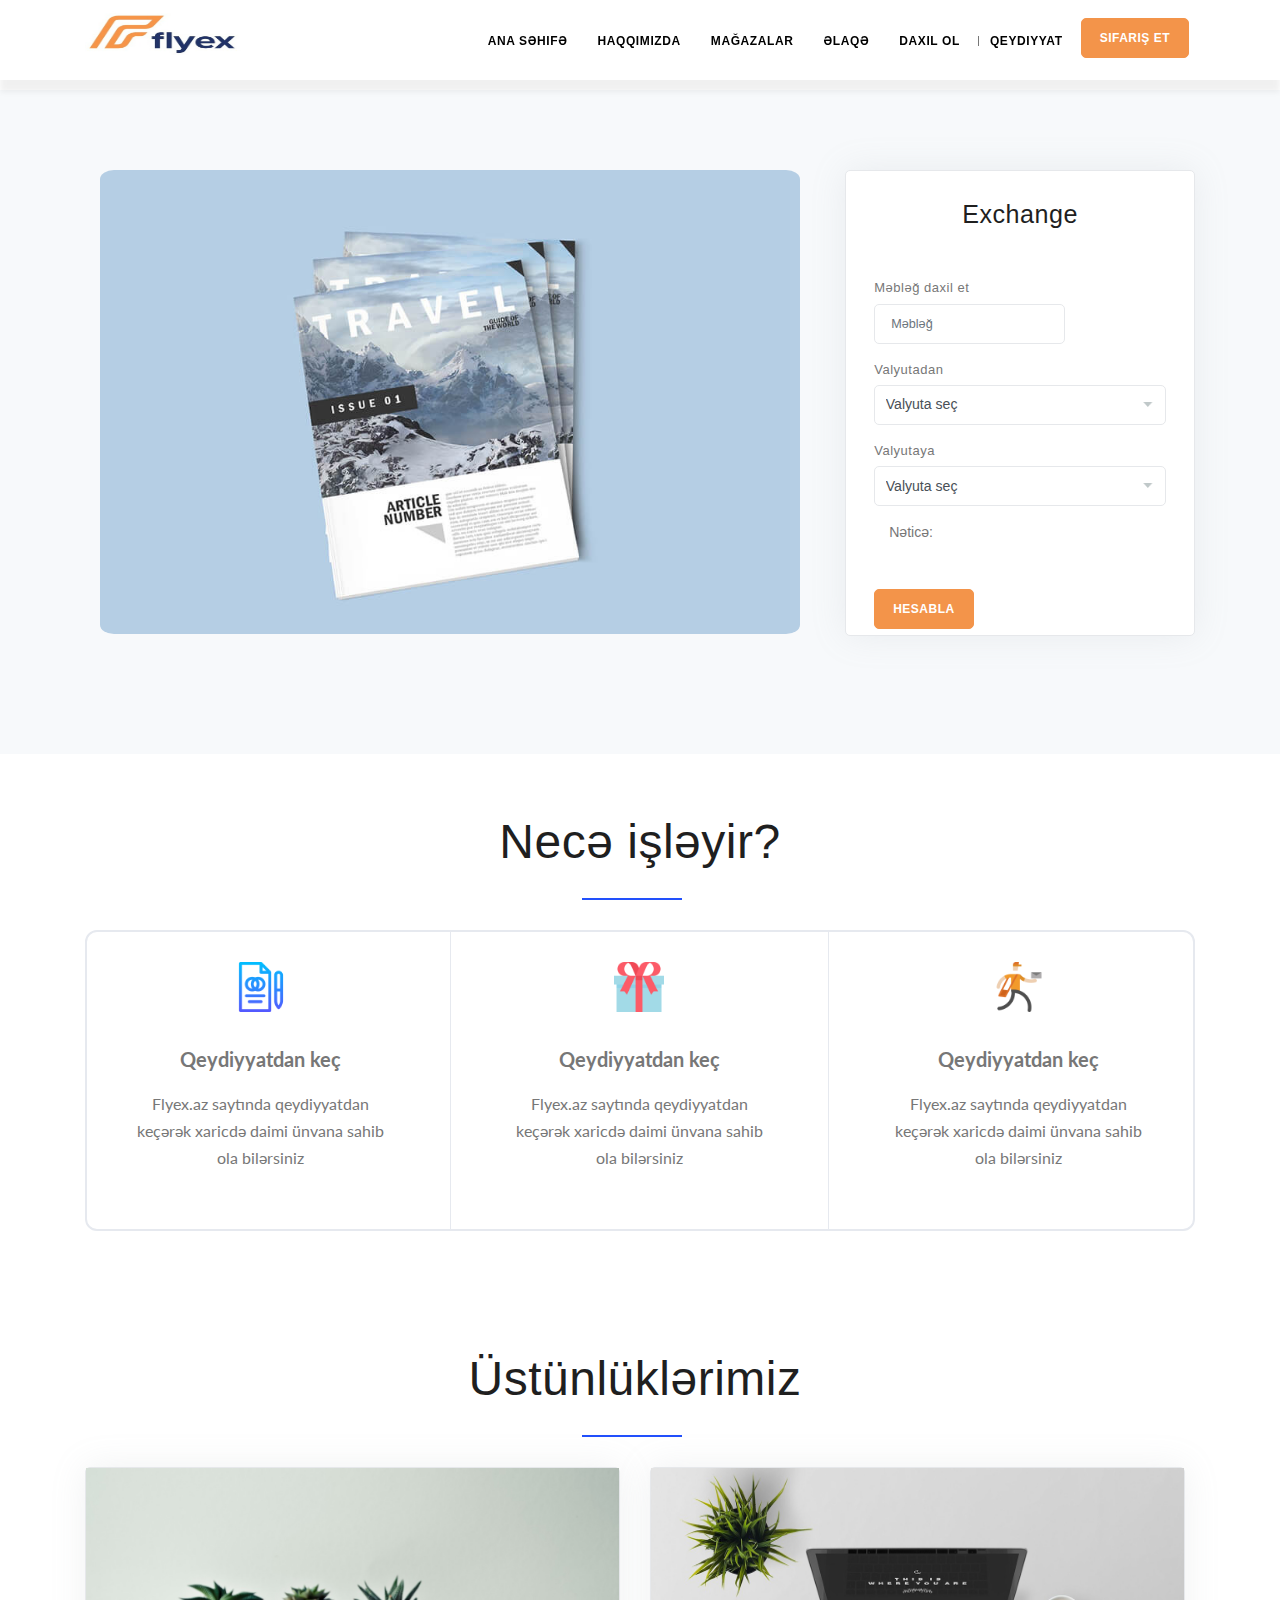
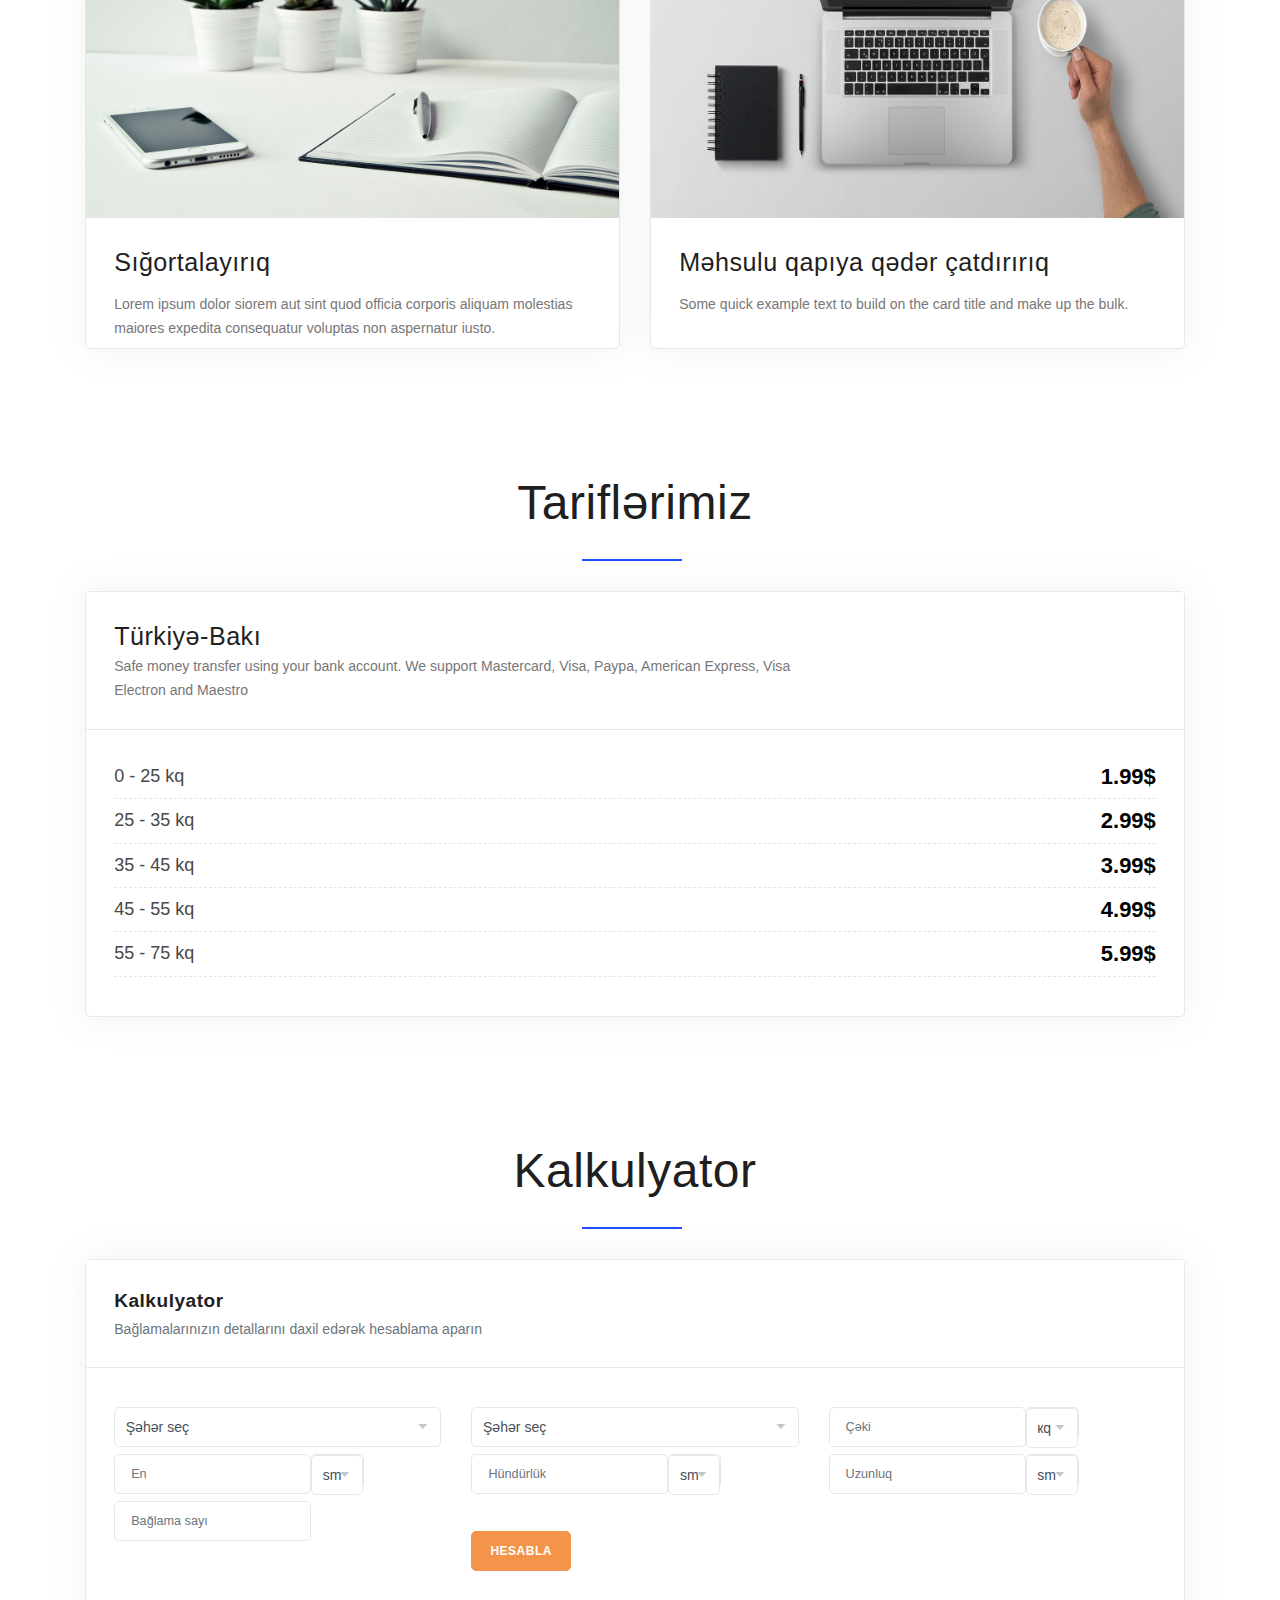
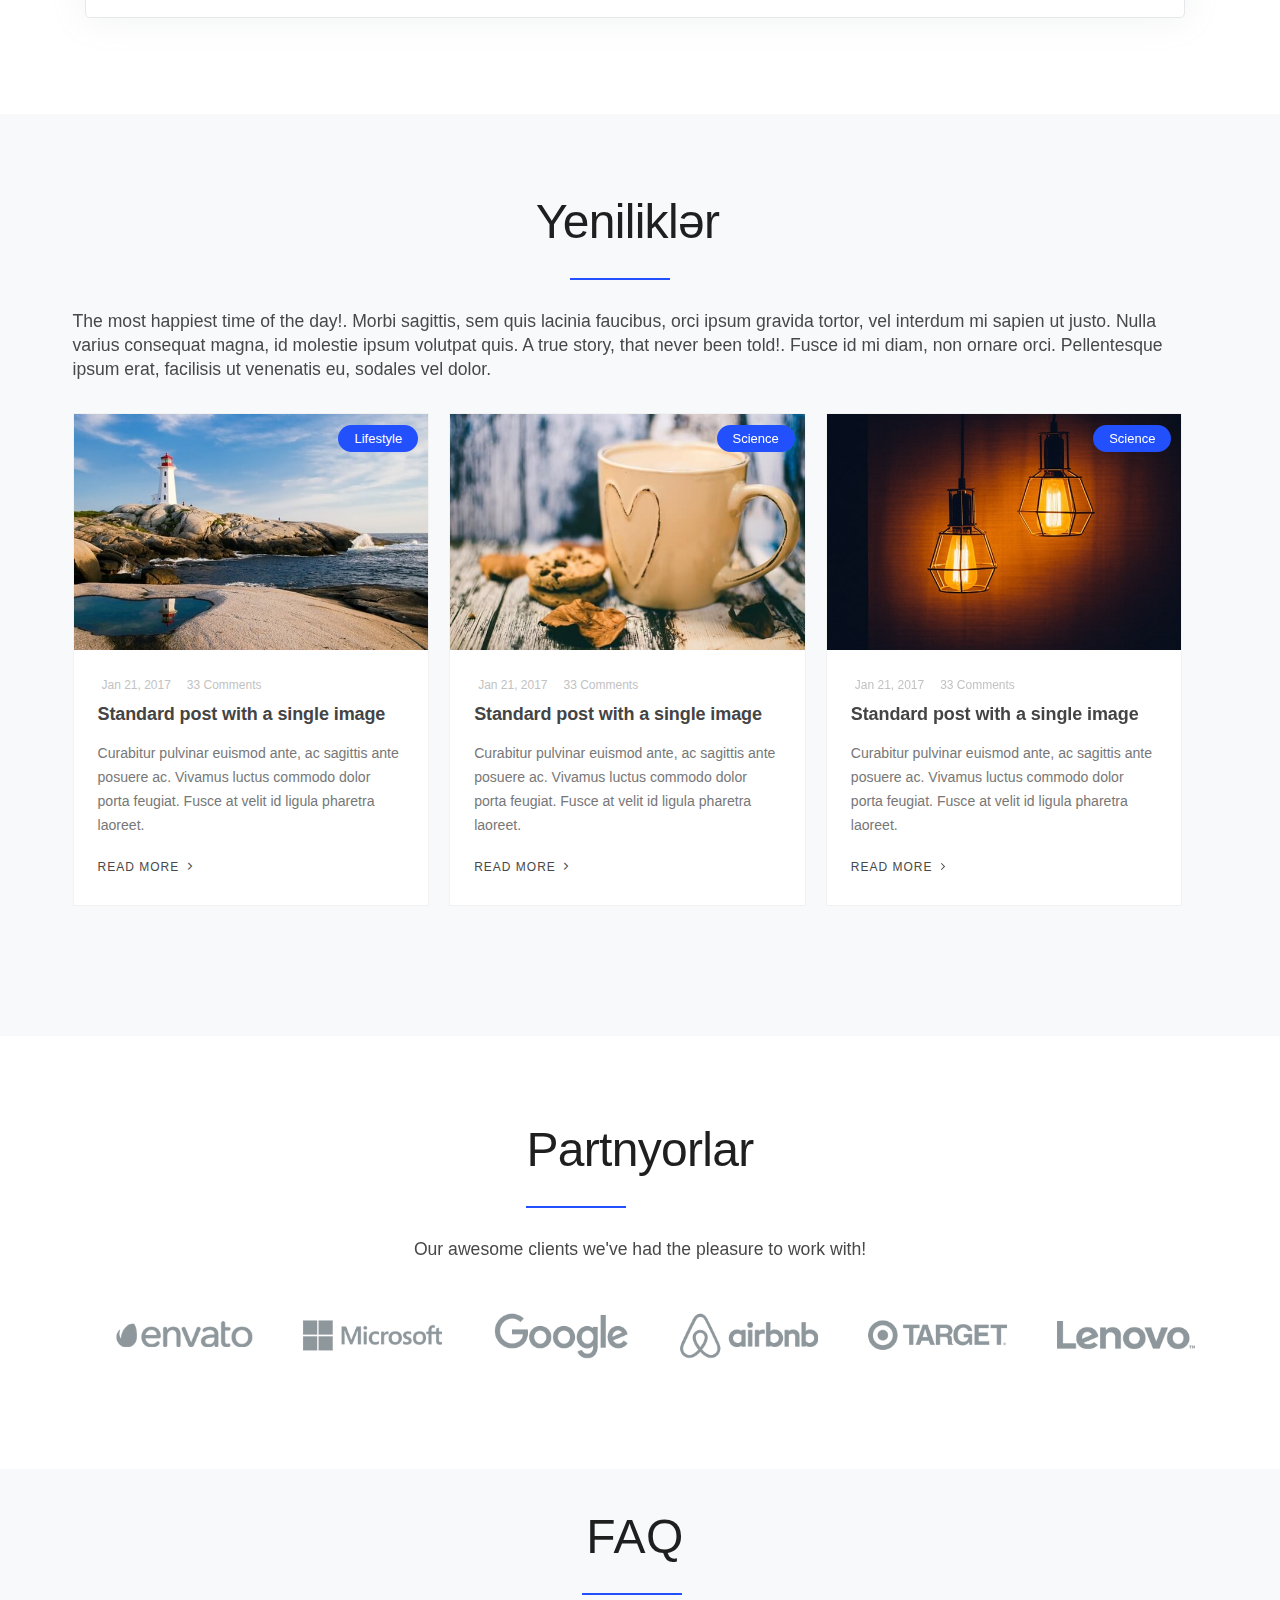
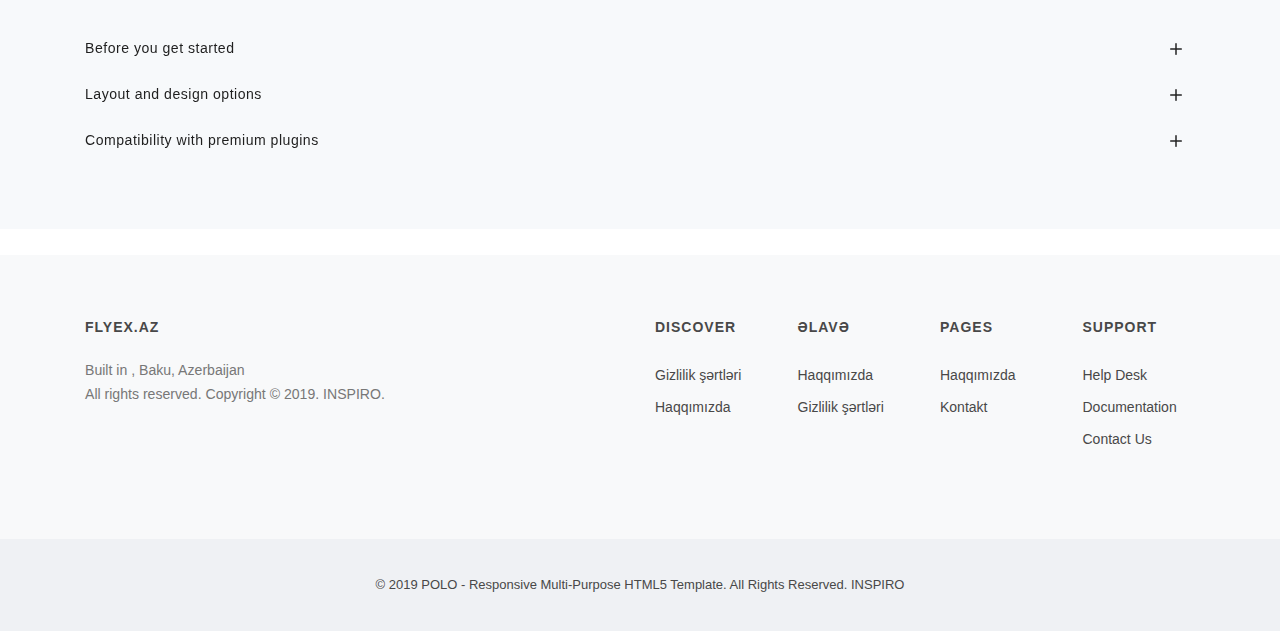
==== index.html @ 7f2b47bb "firstg" ====
<!DOCTYPE html>
<html lang="en">

<!-- Mirrored from inspirothemes.com/polo/index.html by HTTrack Website Copier/3.x [XR&CO'2014], Wed, 15 Jul 2020 18:54:03 GMT -->
<head>
<meta name="viewport" content="width=device-width, initial-scale=1" />
<meta http-equiv="content-type" content="text/html; charset=utf-8" />
<meta name="author" content="INSPIRO" />
<meta name="description" content="Themeforest Template Polo, html template">
<link rel="icon" type="image/png" href="images/favicon.png">
<meta http-equiv="X-UA-Compatible" content="IE=edge">

<title>Flyex.az</title>

<link href="css/plugins.css" rel="stylesheet">
<link href="css/style.css" rel="stylesheet">
<link href="css/style12.css" rel="stylesheet">

<link href="css/imagehover.min.css" rel="stylesheet">
</head>
<body>

<div class="body-inner">

<header id="header" class="header-always-fixed header-sticky sticky-active">
<div class="header-inner">
<div class="container">

<div id="logo">
<a href="index.html">
    
<span class="logo-default"> <img src="_images/logom.jpeg" width="170px" height="70px" style="margin-bottom: 15px;"/></span>
<span class="logo-dark"><img src="_images/logob.jpeg" width="250px" height="150px"/></span>
</a>
</div>




<div class="header-extras">
<ul>
<li>
<a href="#"> 

<button type="button" class="btn btn-primary" style="background-color: #f3944a;
border-color: #f3944a;"> Sifariş et</button>
</a>
</li>

</ul>
</div>


<div id="mainMenu-trigger">
<a class="lines-button x"><span class="lines"></span></a>
</div>


<div id="mainMenu">
<div class="container">
<nav>

<ul>
    <li class=""><a href="index.html">Ana səhifə</a></li>
<li><a href="about.html">Haqqımızda</a></li>


 
<li class="dropdown"><a href="#">Mağazalar</a></li>

<li class="dropdown"><a href="#">Əlaqə</a></li>

<li class="dropdown "><a  href="#">Daxil ol</a></li>
<li class="dropdown" ><a  href="#">Qeydiyyat</a></li>

</ul>
</nav>
</div>
</div>

</div>
</div>
</header>

<section class="slideme background-grey" >
    <div class="container">
       
        <div class="row">


      <div class="col-lg-8 col-md-12 col-sm-12 col-xs-12">    
        
            <div class="container">
       
            <div class="carousel carousel-promotion m-b-40" data-items="1" data-margin="40" data-loop="true" data-autoplay="true">
            <div class="portfolio-item img-zoom">
            <div class="portfolio-item-wrap">
            <div class="portfolio-image">
            <a href="#"><img src="images/portfolio/project/31.jpg" alt=""></a>
            </div>
            <div class="portfolio-description">
            <a title="Paper Pouch!" data-lightbox="image" href="images/portfolio/project/31.jpg" class="btn btn-light btn-rounded">Zoom</a>
            </div>
            </div>
            </div>
            <div class="portfolio-item img-zoom">
            <div class="portfolio-item-wrap">
            <div class="portfolio-image">
            <a href="#"><img src="images/portfolio/project/32.jpg" alt=""></a>
            </div>
            <div class="portfolio-description">
            <a title="Paper Pouch!" data-lightbox="image" href="images/portfolio/project/32.jpg" class="btn btn-light btn-rounded">Zoom</a>
            </div>
            </div>
            </div>
            <div class="portfolio-item img-zoom">
            <div class="portfolio-item-wrap">
            <div class="portfolio-image">
            <a href="#"><img src="images/portfolio/project/33.jpg" alt=""></a>
            </div>
            <div class="portfolio-description">
            <a title="Paper Pouch!" data-lightbox="image" href="images/portfolio/project/33.jpg" class="btn btn-light btn-rounded">Zoom</a>
            </div>
            </div>
            </div>
            <div class="portfolio-item img-zoom">
            <div class="portfolio-item-wrap">
            <div class="portfolio-image">
            <a href="#"><img src="images/portfolio/project/34.jpg" alt=""></a>
            </div>
            <div class="portfolio-description">
            <a title="Paper Pouch!" data-lightbox="image" href="images/portfolio/project/34.jpg" class="btn btn-light btn-rounded">Zoom</a>
            </div>
            </div>
            </div>
            
            </div>
           
           
            </div>
            
         
        
        </div>




                <div class="col-lg-4 col-md-12 col-sm-12 col-xs-12 ">
                    <div class="card">
                        <div class="card-body cardsize">
                        <h3 class="mb-5" style="display: flex; justify-content: space-evenly;">Exchange </h3>
                        <form id="form1" class="form-validate">
                        <div class="form-row">

                           
                                <div class="form-group col-lg-8">
                                    <label>Məbləğ daxil et</label>
                                    <input type="number" class="form-control" name="zip" placeholder="Məbləğ" required>
                                    </div>
                                
                           

                        <div class="form-group col-lg-12">
                        <label for="gender">Valyutadan</label>
                        <select class="form-control" name="gender" required>
                        <option value="">Valyuta seç</option>
                        <option>TRY</option>
                        <option>AZN</option>
                        
                        </select>
                        </div>
                        <div class="form-group col-lg-12">
                        <label for="gender">Valyutaya</label>
                        <select class="form-control" name="gender" required>
                            <option value="">Valyuta seç</option>
                            <option>AZN</option>
                            <option>TRY</option>
                            
                            
                            </select>
                        </div>
                        </div>
                      
                        <div class="form-now">
                            <div class="form-group col-lg-12">
                                <p>Nəticə: <span id="outputExchange"></span></p>
                            </div>
                        </div>

                        <div class="form-row">
                     
                        <div class="form-group col-md-6">
                
                            <button type="submit" class="btn m-t-30 mt-3" style="background-color: #f3944a;
                            border-color: #f3944a;" >Hesabla</button>
                
                        </div>
                        </div>
                    
                       
                        </form>
                        </div>
                        </div>
                    </div>


            </div>
   
    </div>
       
</section>









<section class="principle">
    <div class="container">
      
      <div class="readme text-center">
          <h2>Necə işləyir?</h2>
        </div>  
        <div class="col-xs-12 bred">
            <div class="row">
                <div class="col-lg-4 col-md-12 col-sm-12 col-xs-12 borderli">
                    <figure class="innerworks">
                        <img src="_images/a.png"/>

                        <p class="headclass">Qeydiyyatdan keç</p>
                        <p class="textclass"> Flyex.az saytında qeydiyyatdan keçərək xaricdə daimi ünvana sahib ola bilərsiniz</p>
                    </figure>
                </div>

                <div class="col-lg-4 col-md-12 col-sm-12 col-xs-12 borderli">
                    <figure class="innerworks">
                        <img src="_images/b.png"/>
                        <p class="headclass">Qeydiyyatdan keç</p>
                        <p class="textclass"> Flyex.az saytında qeydiyyatdan keçərək xaricdə daimi ünvana sahib ola bilərsiniz</p>
                    </figure>
                </div>

                <div class="col-lg-4 col-md-12 col-sm-12 col-xs-12 borderli">
                    <figure class="innerworks">
                        <img src="_images/c.png"/>
                        <p class="headclass">Qeydiyyatdan keç</p>
                        <p class="textclass"> Flyex.az saytında qeydiyyatdan keçərək xaricdə daimi ünvana sahib ola bilərsiniz</p>
                    </figure>
                </div>

            </div>
        </div>
      
    </div>
</section>
<section id="page-content">
    <div class="container">
    <div class="row">
    <div class="content col-lg-12">
    <div class="row">
    <div class="col-lg-12">
    <h2 style="text-align: center;">Üstünlüklərimiz</h2>
    </div>
    <div class="col-lg-6">
    <div class="card">

        <div class="ciontainer">
            <img src="_images/1.jpg" alt="Avatar" class="imaige">
            <div class="moverlay">
              <a href="#"> <p class="teixt">Sığorta bizdən</p></a>
            </div>
          </div>


    <!-- <img class="card-img-top ih-flip-y" src="_images/1.jpg" alt="Card image cap">
    <a href="#"></a> -->
    <div class="card-body heightover">
    <h3 class="card-title">Sığortalayırıq</h3>
    <p class="card-text">Lorem ipsum dolor siorem aut sint quod officia corporis aliquam molestias maiores expedita consequatur voluptas non aspernatur iusto.</p>
    
    </div>
    </div>


    </div>
    <div class="col-lg-6">
    <div class="card">

        
        <div class="ciontainer">
            <img src="_images/2.jpg" alt="Avatar" class="imaige">
            <div class="moverlay">
              <a href="№"><p class="teixt">Məhsul qapıda</p></a>
            </div>
          </div>


    <div class="card-body heightover">
    <h3 class="card-title">Məhsulu qapıya qədər çatdırırıq</h3>
    <p class="card-text">Some quick example text to build on the card title and make
    up the bulk.</p>
    
    </div>
    </div>
    </div>
 

   
    </div>
  
    </div>
    
    
    
    </div>
    </div>
    </section>

   

        <section id="page-content">
            <div class="container">
            <div class="row">
            <div class="content col-lg-12">
                <h2 style="text-align: center;">Tariflərimiz</h2>
    <div class="card">
        <div class="card-header">
        <div class="row">
        <div class="col-6 col-md-8">
           
        <span class="h3" > Türkiyə-Bakı</span>

       

        <p>Safe money transfer using your bank account. We support
        Mastercard, Visa, Paypa, American Express, Visa Electron and Maestro</p>
        </div>
        
        </div>
        </div>
        <div class="card-body">
            <div class="price-panel">
            <ul>
                <li>0 - 25 kq <span>1.99$</span></li>
                <li>25 - 35 kq <span>2.99$</span></li>
                <li>35 - 45 kq <span>3.99$</span></li>
                <li>45 - 55 kq <span>4.99$</span></li>
                <li>55 - 75 kq <span>5.99$</span></li>
            </ul>
           </div>
        </div>
        </div>
            </div>
            </div>
            </div>
        </section>


        <section id="page-content">
            <div class="container">
            <div class="row">
            <div class="content col-lg-12">
                <h2 style="text-align: center;">Kalkulyator</h2>
    <div class="card">
        <div class="card-header">
        <div class="row">
        <div class="col-6 col-md-8">
           
        <span class="h4">Kalkulyator</span>
        <p class="text-muted">Bağlamalarınızın detallarını daxil edərək hesablama aparın</p>
        </div>
        
        </div>
        </div>
        <div class="card-body">
        <form>
        <div class="row mt-3">
           
<div class="col-lg-4 col-md-12">
    <div class="input-group">
    <label style="width: 100%;">
        <select class="form-control" name="gender" required>
            <option value="">Şəhər seç</option>
            <option>İstanbul</option>
            <option>Bakı</option>
            
            </select>
    </label>
       
</div>
</div>

<div class="col-lg-4 col-md-12">
    <div class="input-group">
        <label style="width: 100%;">
            <select class="form-control" name="gender" required>
                <option value="">Şəhər seç</option>
                <option>İstanbul</option>
                <option>Bakı</option>
                
                </select>
        </label>
</div>
</div>



        <div class=" col-lg-4 col-md-12">

            <div class="input-group">
                <label>
                    <input type="number" class="form-control inputText" id="weight" placeholder="Çəki">
                    
                </label>
                <div class="input-group-btn">
                    <div class="dropdown bootstrap-select form-control" style=" width: 53px; border-left: none; margin-left: 4px;"><select class="selectpicker form-control" id="weight-type" tabindex="-98">
                        <option value="kq">кq</option>
                        <option value="qram">qram</option>
                    </select>          </div>
            </div>

        </div>
        </div>


        <div class=" col-lg-4 col-md-12">

            <div class="input-group">
                <label>
                    <input type="text" class="form-control inputText" id="weight" placeholder="En">
                    
                </label>
                <div class="input-group-btn">
                    <div class="dropdown bootstrap-select form-control" style=" width: 53px; border-left: none; margin-left: 4px;"><select class="selectpicker form-control" id="weight-type" tabindex="-98">
                        <option value="kq">sm</option>
                        <option value="qram">m</option>
                    </select>          </div>
            </div>

        </div>
        </div>


        
        <div class=" col-lg-4 col-md-12">

            <div class="input-group">
                <label>
                    <input type="text" class="form-control inputText" id="weight" placeholder="Hündürlük">
                    
                </label>
                <div class="input-group-btn">
                    <div class="dropdown bootstrap-select form-control" style=" width: 53px; border-left: none; margin-left: 4px;"><select class="selectpicker form-control" id="weight-type" tabindex="-98">
                        <option value="kq">sm</option>
                        <option value="qram">m</option>
                    </select>          </div>
            </div>

        </div>
        </div>

          
        <div class="col-lg-4 col-md-12">

            <div class="input-group">
                <label>
                    <input type="text" class="form-control inputText" id="weight" placeholder="Uzunluq">
                    
                </label>
                <div class="input-group-btn">
                    <div class="dropdown bootstrap-select form-control" style=" width: 53px; border-left: none; margin-left: 4px;"><select class="selectpicker form-control" id="weight-type" tabindex="-98">
                        <option value="kq">sm</option>
                        <option value="qram">m</option>
                    </select>          </div>
            </div>

        </div>
        </div>

          
        <div class="col-lg-4 col-md-12">

            <div class="input-group">
                <label>
                    <input type="number" class="form-control inputText" id="weight" placeholder="Bağlama sayı">
                    
                </label>
              

        </div>
        </div>
       
<div class="col-lg-4 col-md-12">
        <div class="form-row">
                     
            <div class="form-group col-md-6">
    
                <button type="submit" class="btn m-t-30 mt-3" style="background-color: #f3944a;
                border-color: #f3944a;" >Hesabla</button>
    
            </div>
            </div>
        </div>




        
        </form>
        </div>
        </div>
            </div>
            </div>
            </div>
        </section>

<section class="content background-grey">
<div class="container">
<div class="heading-text heading-section ">
    <h2 style="text-align: center;">Yeniliklər</h2>
<span class="lead">The most happiest time of the day!. Morbi sagittis, sem quis lacinia faucibus,
orci ipsum gravida tortor, vel interdum mi sapien ut justo. Nulla varius consequat magna, id
molestie ipsum volutpat quis. A true story, that never been told!. Fusce id mi diam, non ornare
orci. Pellentesque ipsum erat, facilisis ut venenatis eu, sodales vel dolor. </span>
</div>
<div id="blog" class="grid-layout post-3-columns m-b-30" data-item="post-item">

<div class="post-item border">
<div class="post-item-wrap">
<div class="post-image">
<a href="blog.html">
<img alt="" src="images/blog/12.jpg">
</a>
<span class="post-meta-category"><a href="#">Lifestyle</a></span>
</div>
<div class="post-item-description">
 <span class="post-meta-date"><i class="fa fa-calendar-o"></i>Jan 21, 2017</span>
<span class="post-meta-comments"><a href="#"><i class="fa fa-comments-o"></i>33
Comments</a></span>
<h2><a href="blog.html">Standard post with a single image
</a></h2>
<p>Curabitur pulvinar euismod ante, ac sagittis ante posuere ac. Vivamus luctus commodo dolor porta feugiat. Fusce at velit id ligula pharetra laoreet.</p>
<a href="#" class="item-link">Read More <i class="icon-chevron-right"></i></a>
</div>
</div>
</div>


<div class="post-item border">
<div class="post-item-wrap">
<div class="post-image">
<a href="#">
<img alt="" src="images/blog/17.jpg">
</a>
<span class="post-meta-category"><a href="#">Science</a></span>
</div>
<div class="post-item-description">
<span class="post-meta-date"><i class="fa fa-calendar-o"></i>Jan 21, 2017</span>
<span class="post-meta-comments"><a href="#"><i class="fa fa-comments-o"></i>33
Comments</a></span>
<h2><a href="blog.html">Standard post with a single image
</a></h2>
<p>Curabitur pulvinar euismod ante, ac sagittis ante posuere ac. Vivamus luctus commodo dolor porta feugiat. Fusce at velit id ligula pharetra laoreet.</p>
<a href="blog.html" class="item-link">Read More <i class="icon-chevron-right"></i></a>
</div>
</div>
</div>


<div class="post-item border">
<div class="post-item-wrap">
<div class="post-image">
<a href="#">
<img alt="" src="images/blog/18.jpg">
</a>
<span class="post-meta-category"><a href="#">Science</a></span>
</div>
<div class="post-item-description">
<span class="post-meta-date"><i class="fa fa-calendar-o"></i>Jan 21, 2017</span>
<span class="post-meta-comments"><a href="#"><i class="fa fa-comments-o"></i>33
Comments</a></span>
<h2><a href="blog.html">Standard post with a single image
</a></h2>
<p>Curabitur pulvinar euismod ante, ac sagittis ante posuere ac. Vivamus luctus commodo dolor porta feugiat. Fusce at velit id ligula pharetra laoreet.</p>
<a href="blog.html" class="item-link">Read More <i class="icon-chevron-right"></i></a>
</div>
</div>
</div>

</div>
</div>
</section>


<section class="p-t-60">
<div class="container">
<div class="heading-text heading-section text-center">
    <h2 style="text-align: center;">Partnyorlar</h2>
<span class="lead">Our awesome clients we've had the pleasure to work with! </span>
 </div>
<div class="carousel client-logos" data-items="6" data-items-sm="4" data-items-xs="3" data-items-xxs="2" data-margin="20" data-arrows="false" data-autoplay="true" data-autoplay="3000" data-loop="true">
<div>
<a href="#"><img alt="" src="images/clients/1.png"> </a>
</div>
<div>
<a href="#"><img alt="" src="images/clients/2.png"> </a>
</div>
<div>
<a href="#"><img alt="" src="images/clients/3.png"> </a>
</div>
<div>
<a href="#"><img alt="" src="images/clients/4.png"> </a>
</div>
<div>
<a href="#"><img alt="" src="images/clients/5.png"> </a>
</div>
<div>
<a href="#"><img alt="" src="images/clients/6.png"> </a>
</div>
<div>
<a href="#"><img alt="" src="images/clients/7.png"> </a>
</div>
<div>
<a href="#"><img alt="" src="images/clients/8.png"> </a>
</div>
<div>
<a href="#"><img alt="" src="images/clients/9.png"> </a>
</div>
</div>
</div>
</section>



<section id="page-content" class="content background-grey">
    <div class="container">
    <div class="row">
    <div class="content col-lg-12">
    <h2 style="text-align: center;">FAQ</h2>
<div class="toggle accordion accordion-flat">
<div class="ac-item">
<h5 class="ac-title">Before you get started</h5>
<div class="ac-content">
<p>A wonderful serenity has taken possession of my entire soul, like these sweet
mornings of spring which I enjoy with my whole heart.</p>
<p>I am alone, and feel the charm of existence in this spot, which was created for
the bliss of souls like mine. I am so happy, my dear friend, so absorbed in the
exquisite sense of mere tranquil existence, that I neglect my talents. I should
be incapable of drawing a single stroke at the present moment; and yet I feel
that I never was a greater artist than now. </p>
</div>
</div>
 <div class="ac-item">
<h5 class="ac-title">Layout and design options</h5>
<div class="ac-content">
<p>When, while the lovely valley teems with vapour around me, and the meridian sun
strikes the upper surface of the impenetrable foliage of my trees, and but a few
stray gleams steal into the inner sanctuary.</p>
<p>I throw myself down among the tall grass by the trickling stream; and, as I lie
close to the earth, a thousand unknown plants are noticed by me</p>
</div>
</div>
<div class="ac-item">
<h5 class="ac-title">Compatibility with premium plugins</h5>
<div class="ac-content">
<p>As it floats around us in an eternity of bliss; and then, my friend, when
darkness overspreads my eyes, and heaven and earth seem to dwell in my soul and
absorb its power, like the form of a beloved mistress</p>
<p>I often think with longing, Oh, would I could describe these conceptions, could
impress upon paper all that is living so full and warm within me, that it might
be the mirror of my soul, as my soul is the mirror of the infinite God! O my
friend — but it is too much for my strength — I sink under the weight of the
splendour of these visions!”</p>
</div>
</div>
</div>
</div>
</div>
    </div>

</section>

<footer id="footer">
<div class="footer-content">
<div class="container">
<div class="row">
<div class="col-lg-6">
<div class="widget">
<div class="widget-title">Flyex.az</div>
<p class="mb-5">Built in , Baku, Azerbaijan<br> All rights reserved. Copyright © 2019. INSPIRO.</p>
</div>
</div>
<div class="col-lg-6">
<div class="row">
<div class="col-lg-3">
<div class="widget">
<div class="widget-title">Discover</div>
<ul class="list">
<li><a href="privacy.html">Gizlilik şərtləri</a></li>
<li><a href="#">Haqqımızda</a></li>

</ul>
</div>
</div>
<div class="col-lg-3">
<div class="widget">
<div class="widget-title">Əlavə</div>
<ul class="list">
<li><a href="#">Haqqımızda</a></li>
<li><a href="#">Gizlilik şərtləri</a></li>

</ul>
</div>
</div>
<div class="col-lg-3">
<div class="widget">
<div class="widget-title">Pages</div>
<ul class="list">
<li><a href="#">Haqqımızda</a></li>
<li><a href="#">Kontakt</a></li>

</ul>
</div>
</div>
<div class="col-lg-3">
<div class="widget">
<div class="widget-title">Support</div>
<ul class="list">
<li><a href="#">Help Desk</a></li>
<li><a href="#">Documentation</a></li>
<li><a href="#">Contact Us</a></li>
</ul>
</div>
</div>
</div>
</div>
</div>
</div>
</div>
<div class="copyright-content">
<div class="container">
<div class="copyright-text text-center">&copy; 2019 POLO - Responsive Multi-Purpose HTML5 Template. All Rights Reserved.<a href="http://www.inspiro-media.com/" target="_blank" rel="noopener"> INSPIRO</a> </div>
</div>
</div>
</footer>

</div>


<a id="scrollTop"><i class="icon-chevron-up"></i><i class="icon-chevron-up"></i></a>

<script src="js/jquery.js"></script>
<script src="js/plugins.js"></script>

<script src="js/functions.js"></script>
</body>

<!-- Mirrored from inspirothemes.com/polo/index.html by HTTrack Website Copier/3.x [XR&CO'2014], Wed, 15 Jul 2020 18:57:38 GMT -->
</html>
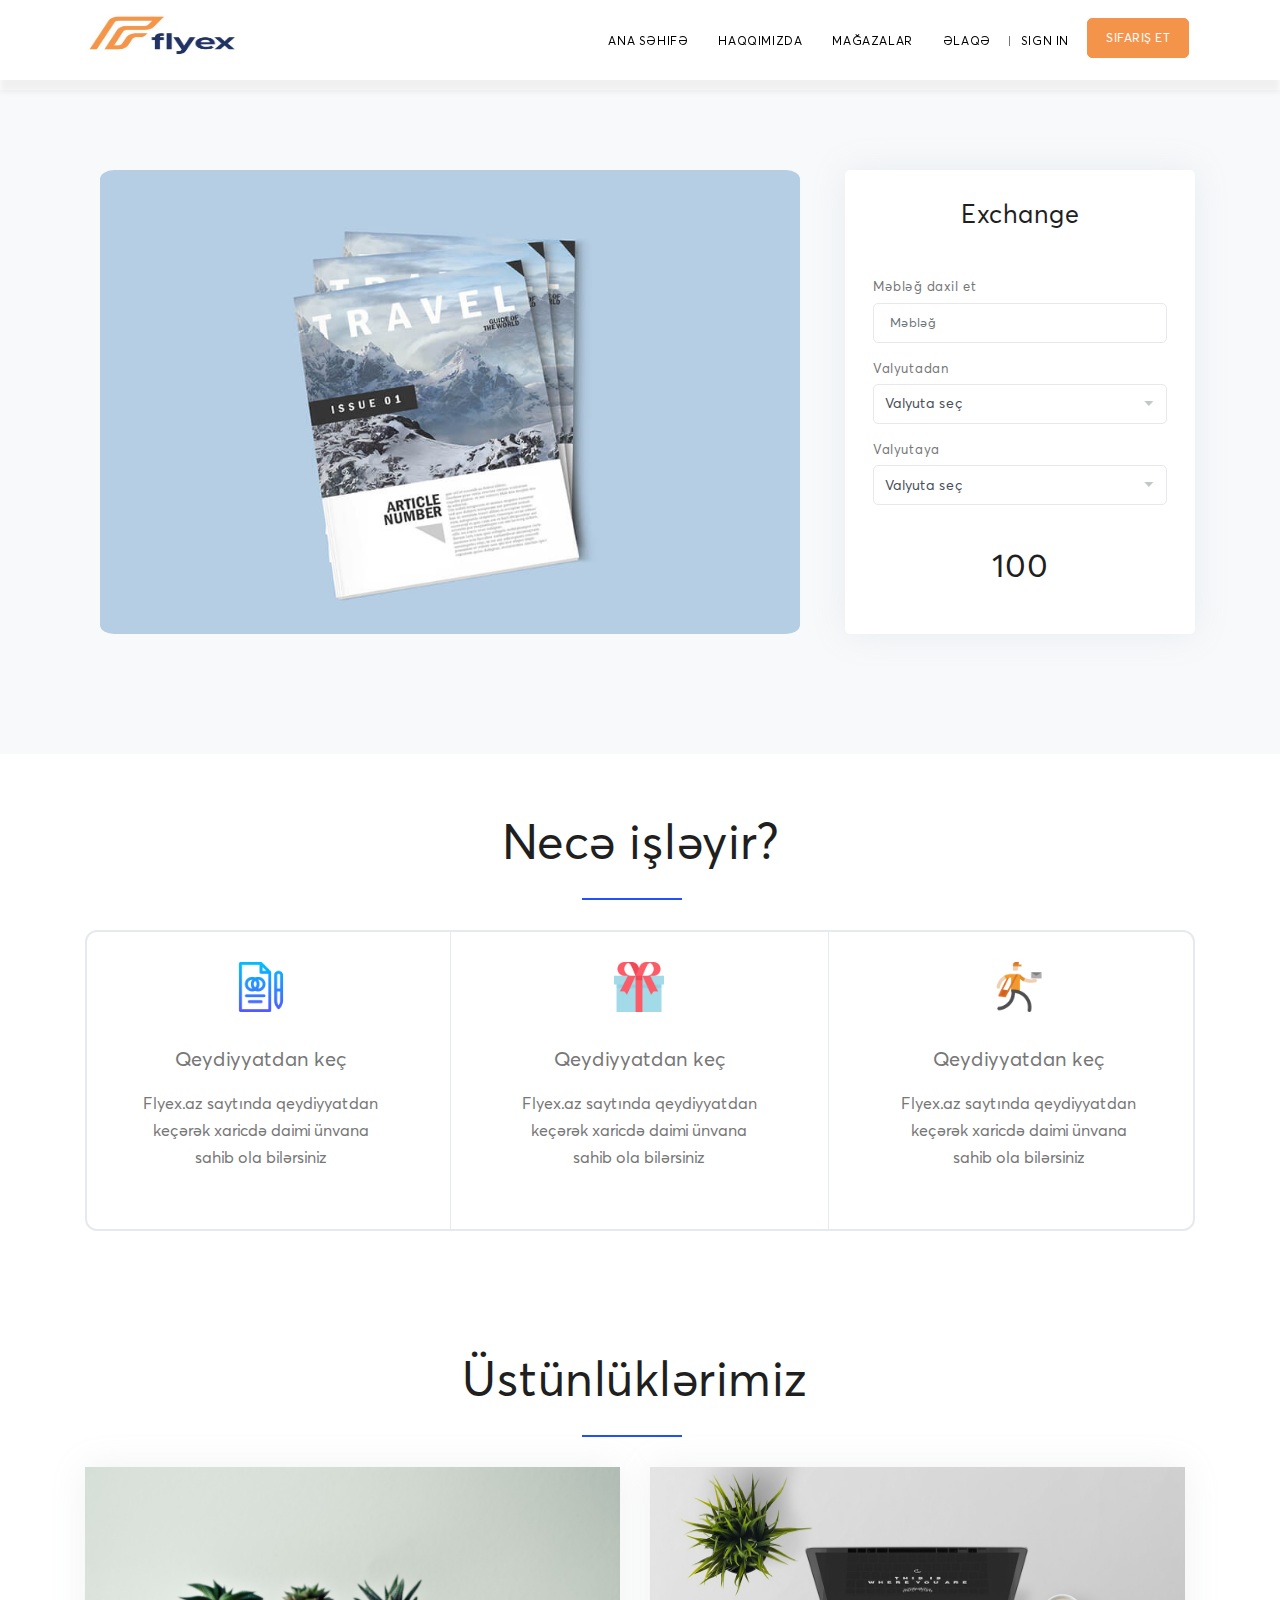
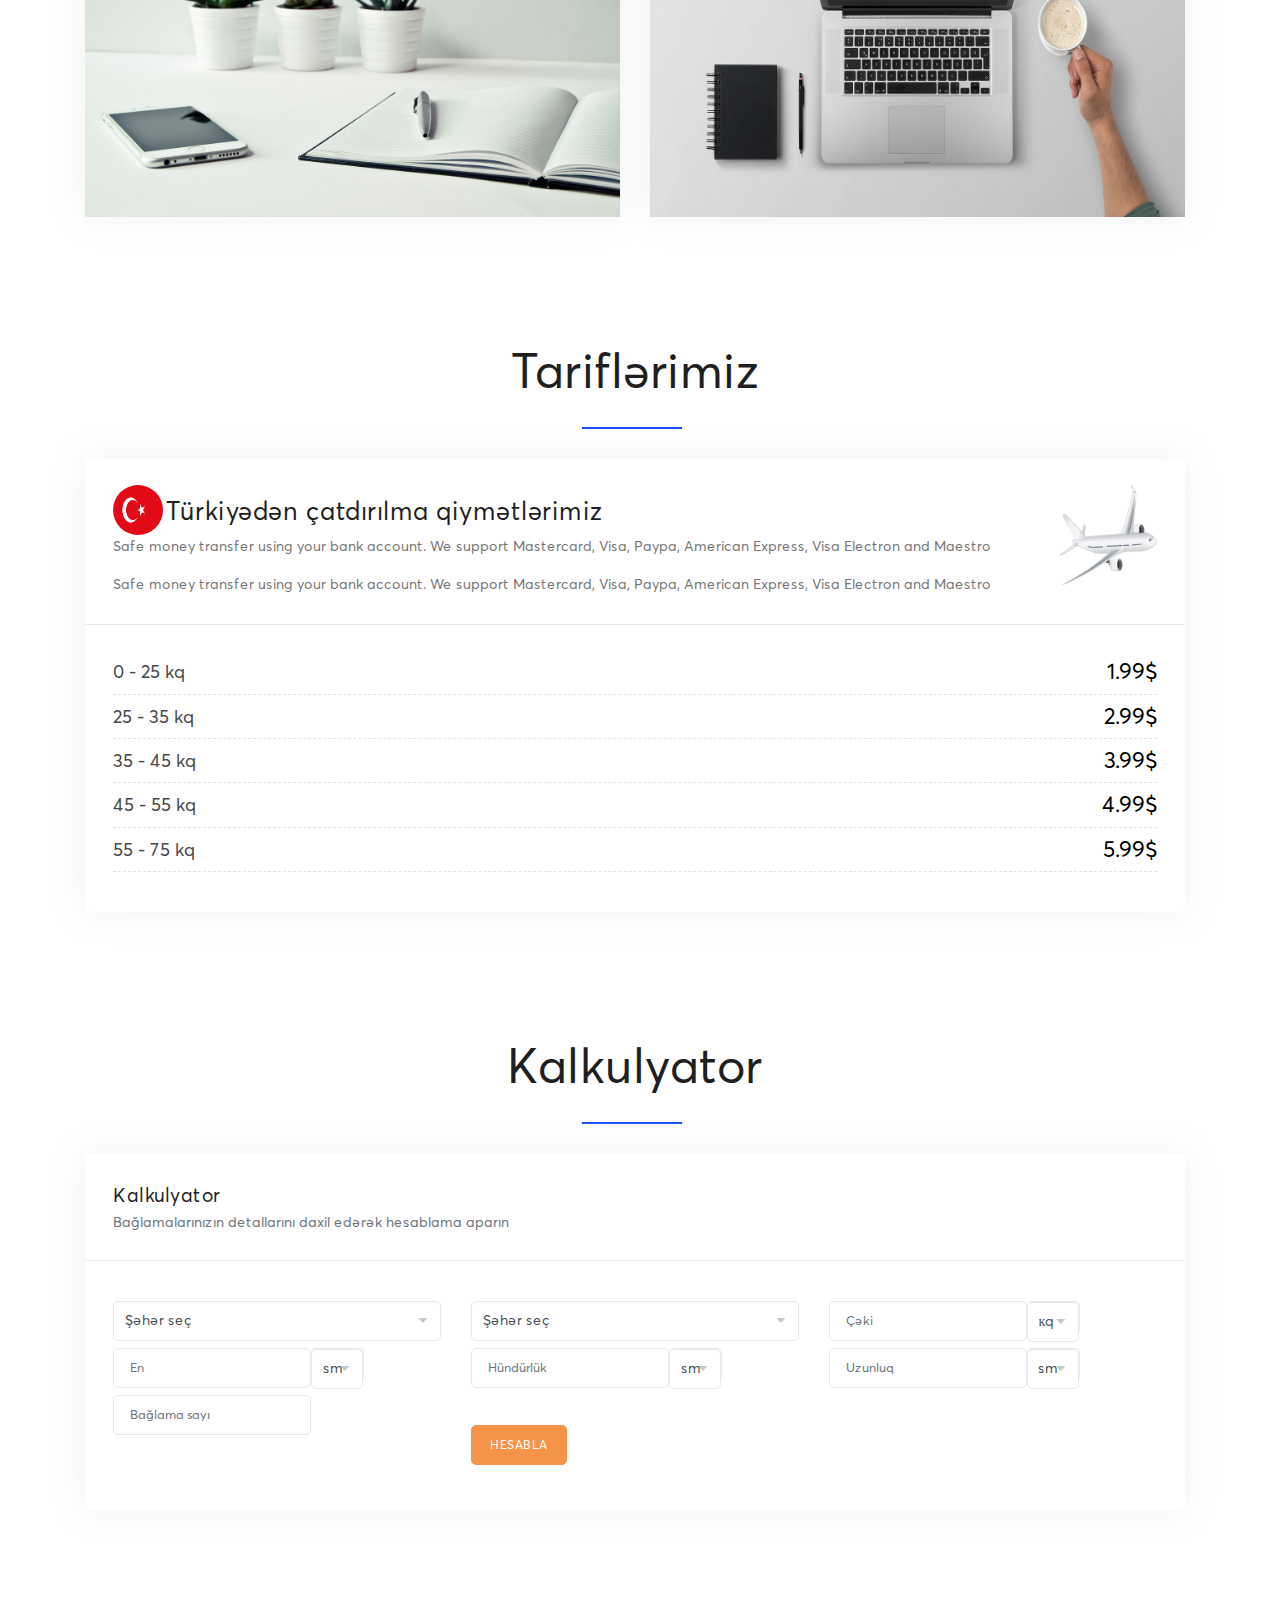
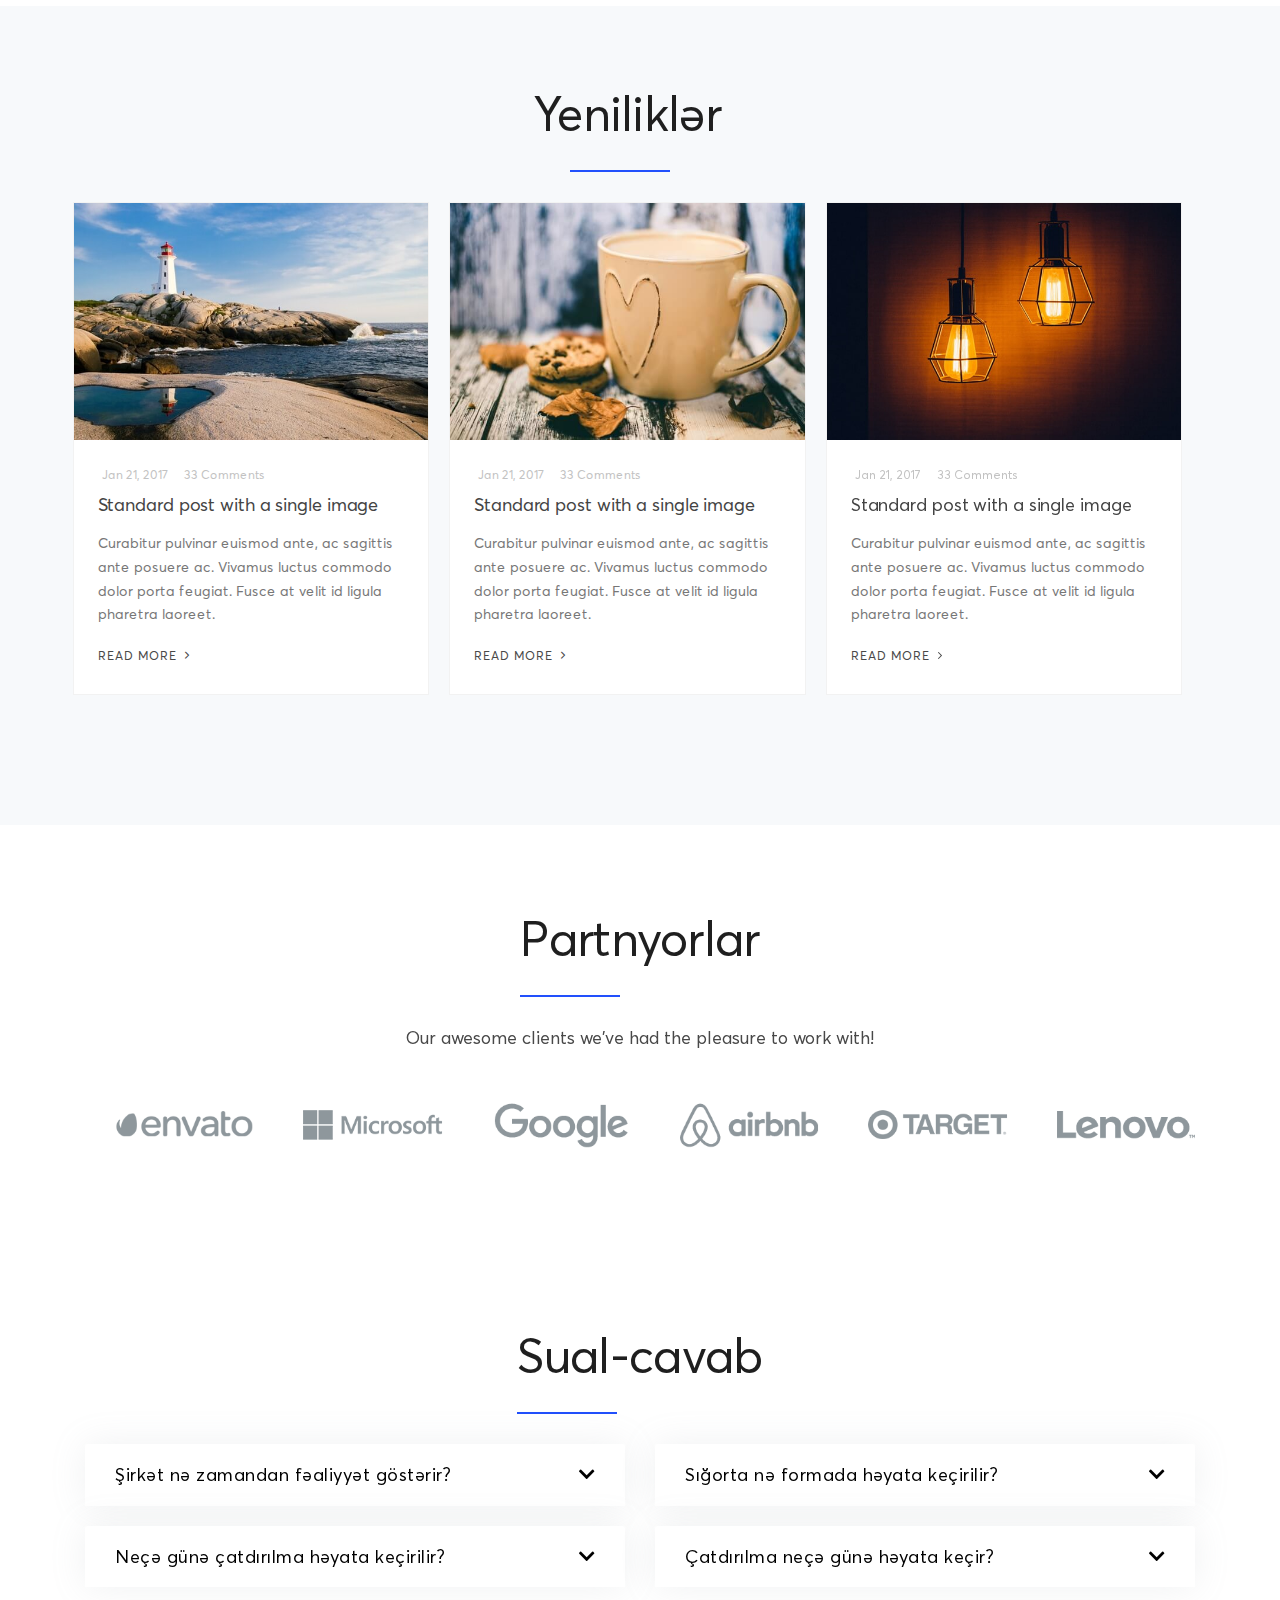
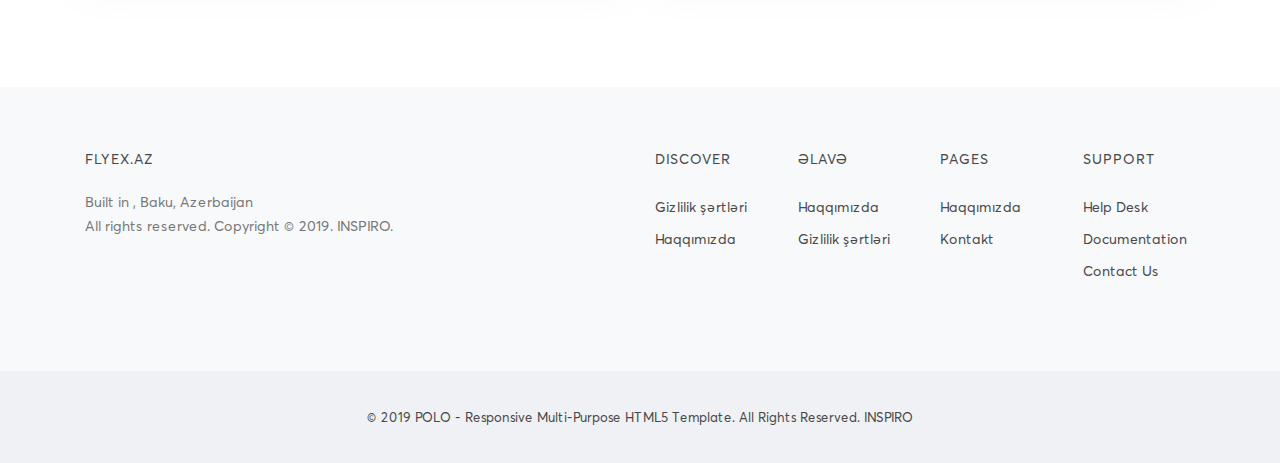
==== commit e6f7e62f: "added pages" ====
--- a/index.html
+++ b/index.html
@@ -15,6 +15,8 @@
 <link href="css/plugins.css" rel="stylesheet">
 <link href="css/style.css" rel="stylesheet">
 <link href="css/style12.css" rel="stylesheet">
+<link href="modal.css" rel="stylesheet">
+
 
 <link href="css/imagehover.min.css" rel="stylesheet">
 </head>
@@ -45,10 +47,14 @@
 <button type="button" class="btn btn-primary" style="background-color: #f3944a;
 border-color: #f3944a;"> Sifariş et</button>
 </a>
+
 </li>
 
 </ul>
 </div>
+
+
+
 
 
 <div id="mainMenu-trigger">
@@ -70,17 +76,130 @@
 
 <li class="dropdown"><a href="#">Əlaqə</a></li>
 
-<li class="dropdown "><a  href="#">Daxil ol</a></li>
-<li class="dropdown" ><a  href="#">Qeydiyyat</a></li>
+<li class="main-nav"><a class="cd-signin" href="#0">Sign in</a></li>
+<!-- <li class="main-nav"><a class="cd-signup" href="#0">Sign up</a></li> -->
+
 
 </ul>
+
 </nav>
-</div>
-</div>
-
-</div>
-</div>
+
+
+
+</div>
+</div>
+
+
+
+
+</div>
+</div>
+
+
 </header>
+
+
+
+<div class="cd-user-modal"> <!-- this is the entire modal form, including the background -->
+    <div class="cd-user-modal-container"> <!-- this is the container wrapper -->
+        <ul class="cd-switcher">
+            <li><a href="#0">Sign in</a></li>
+            <li><a href="#0">New account</a></li>
+        </ul>
+
+        <div id="cd-login"> <!-- log in form -->
+            <form class="cd-form">
+                <p class="fieldset">
+                    <label class="image-replace cd-email" for="signin-email">E-mail</label>
+                    <input class="full-width has-padding has-border" id="signin-email" type="email" placeholder="E-mail">
+                    <span class="cd-error-message">Error message here!</span>
+                </p>
+
+                <p class="fieldset">
+                    <label class="image-replace cd-password" for="signin-password">Password</label>
+                    <input class="full-width has-padding has-border" id="signin-password" type="text"  placeholder="Password">
+                    <a href="#0" class="hide-password">Hide</a>
+                    <span class="cd-error-message">Error message here!</span>
+                </p>
+
+                <p class="fieldset">
+                    <input type="checkbox" id="remember-me" checked>
+                    <label for="remember-me">Remember me</label>
+                </p>
+
+                <p class="fieldset">
+                    <input class="full-width" type="submit" value="Login">
+                </p>
+            </form>
+            
+            <p class="cd-form-bottom-message"><a href="#0">Forgot your password?</a></p>
+            <!-- <a href="#0" class="cd-close-form">Close</a> -->
+        </div> <!-- cd-login -->
+
+        <div id="cd-signup"> <!-- sign up form -->
+            <form class="cd-form">
+                <p class="fieldset">
+                    <label class="image-replace cd-username" for="signup-username">Username</label>
+                    <input class="full-width has-padding has-border" id="signup-username" type="text" placeholder="Username">
+                    <span class="cd-error-message">Error message here!</span>
+                </p>
+
+                <p class="fieldset">
+                    <label class="image-replace cd-email" for="signup-email">E-mail</label>
+                    <input class="full-width has-padding has-border" id="signup-email" type="email" placeholder="E-mail">
+                    <span class="cd-error-message">Error message here!</span>
+                </p>
+
+                <p class="fieldset">
+                    <label class="image-replace cd-password" for="signup-password">Password</label>
+                    <input class="full-width has-padding has-border" id="signup-password" type="text"  placeholder="Password">
+                    <a href="#0" class="hide-password">Hide</a>
+                    <span class="cd-error-message">Error message here!</span>
+                </p>
+
+                <p class="fieldset">
+                    <input type="checkbox" id="accept-terms">
+                    <label for="accept-terms">I agree to the <a href="#0">Terms</a></label>
+                </p>
+
+                <p class="fieldset">
+                    <input class="full-width has-padding" type="submit" value="Create account">
+                </p>
+            </form>
+
+            <!-- <a href="#0" class="cd-close-form">Close</a> -->
+        </div> <!-- cd-signup -->
+
+        <div id="cd-reset-password"> <!-- reset password form -->
+            <p class="cd-form-message">Lost your password? Please enter your email address. You will receive a link to create a new password.</p>
+
+            <form class="cd-form">
+                <p class="fieldset">
+                    <label class="image-replace cd-email" for="reset-email">E-mail</label>
+                    <input class="full-width has-padding has-border" id="reset-email" type="email" placeholder="E-mail">
+                    <span class="cd-error-message">Error message here!</span>
+                </p>
+
+                <p class="fieldset">
+                    <input class="full-width has-padding" type="submit" value="Reset password">
+                </p>
+            </form>
+
+            <p class="cd-form-bottom-message"><a href="#0">Back to log-in</a></p>
+        </div> <!-- cd-reset-password -->
+        <a href="#0" class="cd-close-form">Close</a>
+    </div> <!-- cd-user-modal-container -->
+</div> 
+
+
+
+
+
+
+
+
+
+
 
 <section class="slideme background-grey" >
     <div class="container">
@@ -98,9 +217,9 @@
             <div class="portfolio-image">
             <a href="#"><img src="images/portfolio/project/31.jpg" alt=""></a>
             </div>
-            <div class="portfolio-description">
-            <a title="Paper Pouch!" data-lightbox="image" href="images/portfolio/project/31.jpg" class="btn btn-light btn-rounded">Zoom</a>
-            </div>
+            <!-- <div class="portfolio-description">
+            <a title=" <Paper Pouch!" data-lightbox="image" href="images/portfolio/project/31.jpg" class="btn btn-light btn-rounded">Zoom</a>
+            </div> -->
             </div>
             </div>
             <div class="portfolio-item img-zoom">
@@ -108,9 +227,9 @@
             <div class="portfolio-image">
             <a href="#"><img src="images/portfolio/project/32.jpg" alt=""></a>
             </div>
-            <div class="portfolio-description">
+            <!-- <div class="portfolio-description">
             <a title="Paper Pouch!" data-lightbox="image" href="images/portfolio/project/32.jpg" class="btn btn-light btn-rounded">Zoom</a>
-            </div>
+            </div> -->
             </div>
             </div>
             <div class="portfolio-item img-zoom">
@@ -118,9 +237,9 @@
             <div class="portfolio-image">
             <a href="#"><img src="images/portfolio/project/33.jpg" alt=""></a>
             </div>
-            <div class="portfolio-description">
+            <!-- <div class="portfolio-description">
             <a title="Paper Pouch!" data-lightbox="image" href="images/portfolio/project/33.jpg" class="btn btn-light btn-rounded">Zoom</a>
-            </div>
+            </div> -->
             </div>
             </div>
             <div class="portfolio-item img-zoom">
@@ -128,9 +247,9 @@
             <div class="portfolio-image">
             <a href="#"><img src="images/portfolio/project/34.jpg" alt=""></a>
             </div>
-            <div class="portfolio-description">
-            <a title="Paper Pouch!" data-lightbox="image" href="images/portfolio/project/34.jpg" class="btn btn-light btn-rounded">Zoom</a>
-            </div>
+                <!-- <div class="portfolio-description">
+                <a title="Paper Pouch!" data-lightbox="image" href="images/portfolio/project/34.jpg" class="btn btn-light btn-rounded">Zoom</a>
+                </div> -->
             </div>
             </div>
             
@@ -154,7 +273,7 @@
                         <div class="form-row">
 
                            
-                                <div class="form-group col-lg-8">
+                                <div class="form-group col-lg-12">
                                     <label>Məbləğ daxil et</label>
                                     <input type="number" class="form-control" name="zip" placeholder="Məbləğ" required>
                                     </div>
@@ -183,19 +302,19 @@
                         </div>
                       
                         <div class="form-now">
-                            <div class="form-group col-lg-12">
-                                <p>Nəticə: <span id="outputExchange"></span></p>
+                            <div class="form-group col-lg-12"><br />
+                                <h2 class="text-center">100</h2>
                             </div>
                         </div>
 
                         <div class="form-row">
                      
-                        <div class="form-group col-md-6">
+                        <!-- <div class="form-group col-md-6">
                 
                             <button type="submit" class="btn m-t-30 mt-3" style="background-color: #f3944a;
                             border-color: #f3944a;" >Hesabla</button>
                 
-                        </div>
+                        </div> -->
                         </div>
                     
                        
@@ -210,12 +329,6 @@
     </div>
        
 </section>
-
-
-
-
-
-
 
 
 
@@ -278,11 +391,11 @@
 
     <!-- <img class="card-img-top ih-flip-y" src="_images/1.jpg" alt="Card image cap">
     <a href="#"></a> -->
-    <div class="card-body heightover">
+    <!-- <div class="card-body heightover">
     <h3 class="card-title">Sığortalayırıq</h3>
     <p class="card-text">Lorem ipsum dolor siorem aut sint quod officia corporis aliquam molestias maiores expedita consequatur voluptas non aspernatur iusto.</p>
     
-    </div>
+    </div> -->
     </div>
 
 
@@ -299,28 +412,22 @@
           </div>
 
 
-    <div class="card-body heightover">
+    <!-- <div class="card-body heightover">
     <h3 class="card-title">Məhsulu qapıya qədər çatdırırıq</h3>
     <p class="card-text">Some quick example text to build on the card title and make
     up the bulk.</p>
     
-    </div>
-    </div>
-    </div>
- 
-
-   
+    </div> -->
+    </div>
+    </div>
+
     </div>
   
     </div>
-    
-    
-    
+  
     </div>
     </div>
     </section>
-
-   
 
         <section id="page-content">
             <div class="container">
@@ -330,14 +437,30 @@
     <div class="card">
         <div class="card-header">
         <div class="row">
-        <div class="col-6 col-md-8">
-           
-        <span class="h3" > Türkiyə-Bakı</span>
+        <div class="col-12 col-md-12">
+
+         <div style="display:flex; justify-content:space-between"> 
+
+            <div>
+                <img src="images/turk.png"  width="50px" height="50px" style="border-radius: 50%; "> 
+                <span class="h3" style="position: absolute;top: 7px;left: 68px;" > Türkiyədən çatdırılma qiymətlərimiz</span> 
+                <p>Safe money transfer using your bank account. We support
+                    Mastercard, Visa, Paypa, American Express, Visa Electron and Maestro</p>  
+                    <p>Safe money transfer using your bank account. We support
+                        Mastercard, Visa, Paypa, American Express, Visa Electron and Maestro</p> 
+            </div>
+           <figure>
+               <img src="images/aero.png" width="100px" height="100px"/>
+           </figure>
+      
+
+         </div>
+            
+        
 
        
 
-        <p>Safe money transfer using your bank account. We support
-        Mastercard, Visa, Paypa, American Express, Visa Electron and Maestro</p>
+      
         </div>
         
         </div>
@@ -522,10 +645,7 @@
 <div class="container">
 <div class="heading-text heading-section ">
     <h2 style="text-align: center;">Yeniliklər</h2>
-<span class="lead">The most happiest time of the day!. Morbi sagittis, sem quis lacinia faucibus,
-orci ipsum gravida tortor, vel interdum mi sapien ut justo. Nulla varius consequat magna, id
-molestie ipsum volutpat quis. A true story, that never been told!. Fusce id mi diam, non ornare
-orci. Pellentesque ipsum erat, facilisis ut venenatis eu, sodales vel dolor. </span>
+
 </div>
 <div id="blog" class="grid-layout post-3-columns m-b-30" data-item="post-item">
 
@@ -535,7 +655,7 @@
 <a href="blog.html">
 <img alt="" src="images/blog/12.jpg">
 </a>
-<span class="post-meta-category"><a href="#">Lifestyle</a></span>
+
 </div>
 <div class="post-item-description">
  <span class="post-meta-date"><i class="fa fa-calendar-o"></i>Jan 21, 2017</span>
@@ -556,7 +676,7 @@
 <a href="#">
 <img alt="" src="images/blog/17.jpg">
 </a>
-<span class="post-meta-category"><a href="#">Science</a></span>
+
 </div>
 <div class="post-item-description">
 <span class="post-meta-date"><i class="fa fa-calendar-o"></i>Jan 21, 2017</span>
@@ -577,7 +697,7 @@
 <a href="#">
 <img alt="" src="images/blog/18.jpg">
 </a>
-<span class="post-meta-category"><a href="#">Science</a></span>
+
 </div>
 <div class="post-item-description">
 <span class="post-meta-date"><i class="fa fa-calendar-o"></i>Jan 21, 2017</span>
@@ -636,53 +756,113 @@
 
 
 
-<section id="page-content" class="content background-grey">
-    <div class="container">
-    <div class="row">
-    <div class="content col-lg-12">
-    <h2 style="text-align: center;">FAQ</h2>
-<div class="toggle accordion accordion-flat">
-<div class="ac-item">
-<h5 class="ac-title">Before you get started</h5>
-<div class="ac-content">
-<p>A wonderful serenity has taken possession of my entire soul, like these sweet
-mornings of spring which I enjoy with my whole heart.</p>
-<p>I am alone, and feel the charm of existence in this spot, which was created for
-the bliss of souls like mine. I am so happy, my dear friend, so absorbed in the
-exquisite sense of mere tranquil existence, that I neglect my talents. I should
-be incapable of drawing a single stroke at the present moment; and yet I feel
-that I never was a greater artist than now. </p>
-</div>
-</div>
- <div class="ac-item">
-<h5 class="ac-title">Layout and design options</h5>
-<div class="ac-content">
-<p>When, while the lovely valley teems with vapour around me, and the meridian sun
-strikes the upper surface of the impenetrable foliage of my trees, and but a few
-stray gleams steal into the inner sanctuary.</p>
-<p>I throw myself down among the tall grass by the trickling stream; and, as I lie
-close to the earth, a thousand unknown plants are noticed by me</p>
-</div>
-</div>
-<div class="ac-item">
-<h5 class="ac-title">Compatibility with premium plugins</h5>
-<div class="ac-content">
-<p>As it floats around us in an eternity of bliss; and then, my friend, when
-darkness overspreads my eyes, and heaven and earth seem to dwell in my soul and
-absorb its power, like the form of a beloved mistress</p>
-<p>I often think with longing, Oh, would I could describe these conceptions, could
-impress upon paper all that is living so full and warm within me, that it might
-be the mirror of my soul, as my soul is the mirror of the infinite God! O my
-friend — but it is too much for my strength — I sink under the weight of the
-splendour of these visions!”</p>
-</div>
-</div>
-</div>
-</div>
-</div>
-    </div>
-
+<section>
+                            <div class="accordion-wrapper section-space--ptb_100">
+                                <div class="container">
+                                <div class="row">
+                                <div class="col-lg-12">
+                                
+                                    <div class="heading-text heading-section ">
+                                        <h2 style="text-align: center;">Sual-cavab</h2>
+                                    
+                                    </div>
+                                
+                                </div>
+                                </div>
+                                <div class="row">
+                                <div class="col-lg-6">
+                                <div class="faq-wrapper  section-space--mt_40">
+                                <div id="accordion">
+                            
+                         
+                                <div class="card">
+                                <div class="card-header" id="headingFour">
+                                <h5 class="mb-0">
+                                <div class="collapsed flexity" data-toggle="collapse" data-target="#collapseFour" aria-expanded="false" aria-controls="collapseFour">
+                                Şirkət nə zamandan fəaliyyət göstərir?<span> <i class="fas fa-chevron-down"></i>
+                               </span>
+                            </div>
+                                </h5>
+                                </div>
+                                <div id="collapseFour" class="collapse" aria-labelledby="headingFour" data-parent="#accordion">
+                                <div class="card-body">
+                                <p>Bu ildən fəaliyyətə başlayıb.</p>
+                                </div>
+                                </div>
+                                </div>
+                                <div class="card">
+                                <div class="card-header" id="headingFive">
+                                <h5 class="mb-0">
+                                <div class="collapsed flexity" data-toggle="collapse" data-target="#collapseFive" aria-expanded="false" aria-controls="collapseFive">
+                               Neçə günə çatdırılma həyata keçirilir? <span> <i class="fas fa-chevron-down"></i>
+                              </span>
+                            </div>
+                                </h5>
+                                </div>
+                                <div id="collapseFive" class="collapse" aria-labelledby="headingFive" data-parent="#accordion">
+                                <div class="card-body">
+                                <p>Təxminən 15 gün ərzində təslimat edilir.</p>
+                                </div>
+                                </div>
+                                </div>
+                                </div>
+                                </div>
+                                </div>
+                                <div class="col-lg-6">
+                                
+                                <div class="toggles-wrapper section-space--mt_40">
+                                <div class="faq-wrapper">
+                                <div id="faq-toggles">
+                              
+                                
+
+                                <div class="card">
+                                <div class="card-header" id="faq_4">
+                                <h5 class="mb-0">
+                                <div class="collapsed flexity" data-toggle="collapse" data-target="#faq_four" aria-expanded="false" aria-controls="faq_four">
+                               Sığorta nə formada həyata keçirilir? <span> <i class="fas fa-chevron-down"></i>
+                               </span>
+                            </div>
+                                </h5>
+                                </div>
+                                <div id="faq_four" class="collapse" aria-labelledby="faq_4" data-parent="#faq-toggles">
+                                <div class="card-body">
+                                <p>Saxsı qablar istisna olmaqla qalan malları sığorta edirik.</p>
+                                </div>
+                                </div>
+                                </div>
+                                <div class="card">
+                                <div class="card-header" id="faq_5">
+                                <h5 class="mb-0">
+                                <div class="collapsed flexity" data-toggle="collapse" data-target="#faq_five" aria-expanded="false" aria-controls="faq_five">
+                                Çatdırılma neçə günə həyata keçir? <span> <i class="fas fa-chevron-down"></i>
+                                </span>
+                            </div>
+                                </h5>
+                                </div>
+                                <div id="faq_five" class="collapse" aria-labelledby="faq_5" data-parent="#faq-toggles">
+                                <div class="card-body">
+                                <p>3 günə.</p>
+                                </div>
+                                </div>
+                                </div>
+                                </div>
+                                </div>
+                                </div>
+                                
+                                </div>
+                                </div>
+                                </div>
+                                </div>
+    
 </section>
+
+
+
+
+
+
+ 
 
 <footer id="footer">
 <div class="footer-content">
@@ -753,10 +933,47 @@
 
 <a id="scrollTop"><i class="icon-chevron-up"></i><i class="icon-chevron-up"></i></a>
 
+<!-- <script>
+    // Plugin options and our code
+$("#modal_trigger").leanModal({
+    top: 100,
+    overlay: 0.6,
+    closeButton: ".modal_close"
+});
+
+$(function() {
+    // Calling Login Form
+    $("#login_form").click(function() {
+            $(".social_login").hide();
+            $(".user_login").show();
+            return false;
+    });
+
+    // Calling Register Form
+    $("#register_form").click(function() {
+            $(".social_login").hide();
+            $(".user_register").show();
+            $(".header_title").text('Register');
+            return false;
+    });
+
+    // Going back to Social Forms
+    $(".back_btn").click(function() {
+            $(".user_login").hide();
+            $(".user_register").hide();
+            $(".social_login").show();
+            $(".header_title").text('Login');
+            return false;
+    });
+});
+
+</script> -->
+
 <script src="js/jquery.js"></script>
 <script src="js/plugins.js"></script>
-
+<script src="js/modal.js"></script>
 <script src="js/functions.js"></script>
+
 </body>
 
 <!-- Mirrored from inspirothemes.com/polo/index.html by HTTrack Website Copier/3.x [XR&CO'2014], Wed, 15 Jul 2020 18:57:38 GMT -->
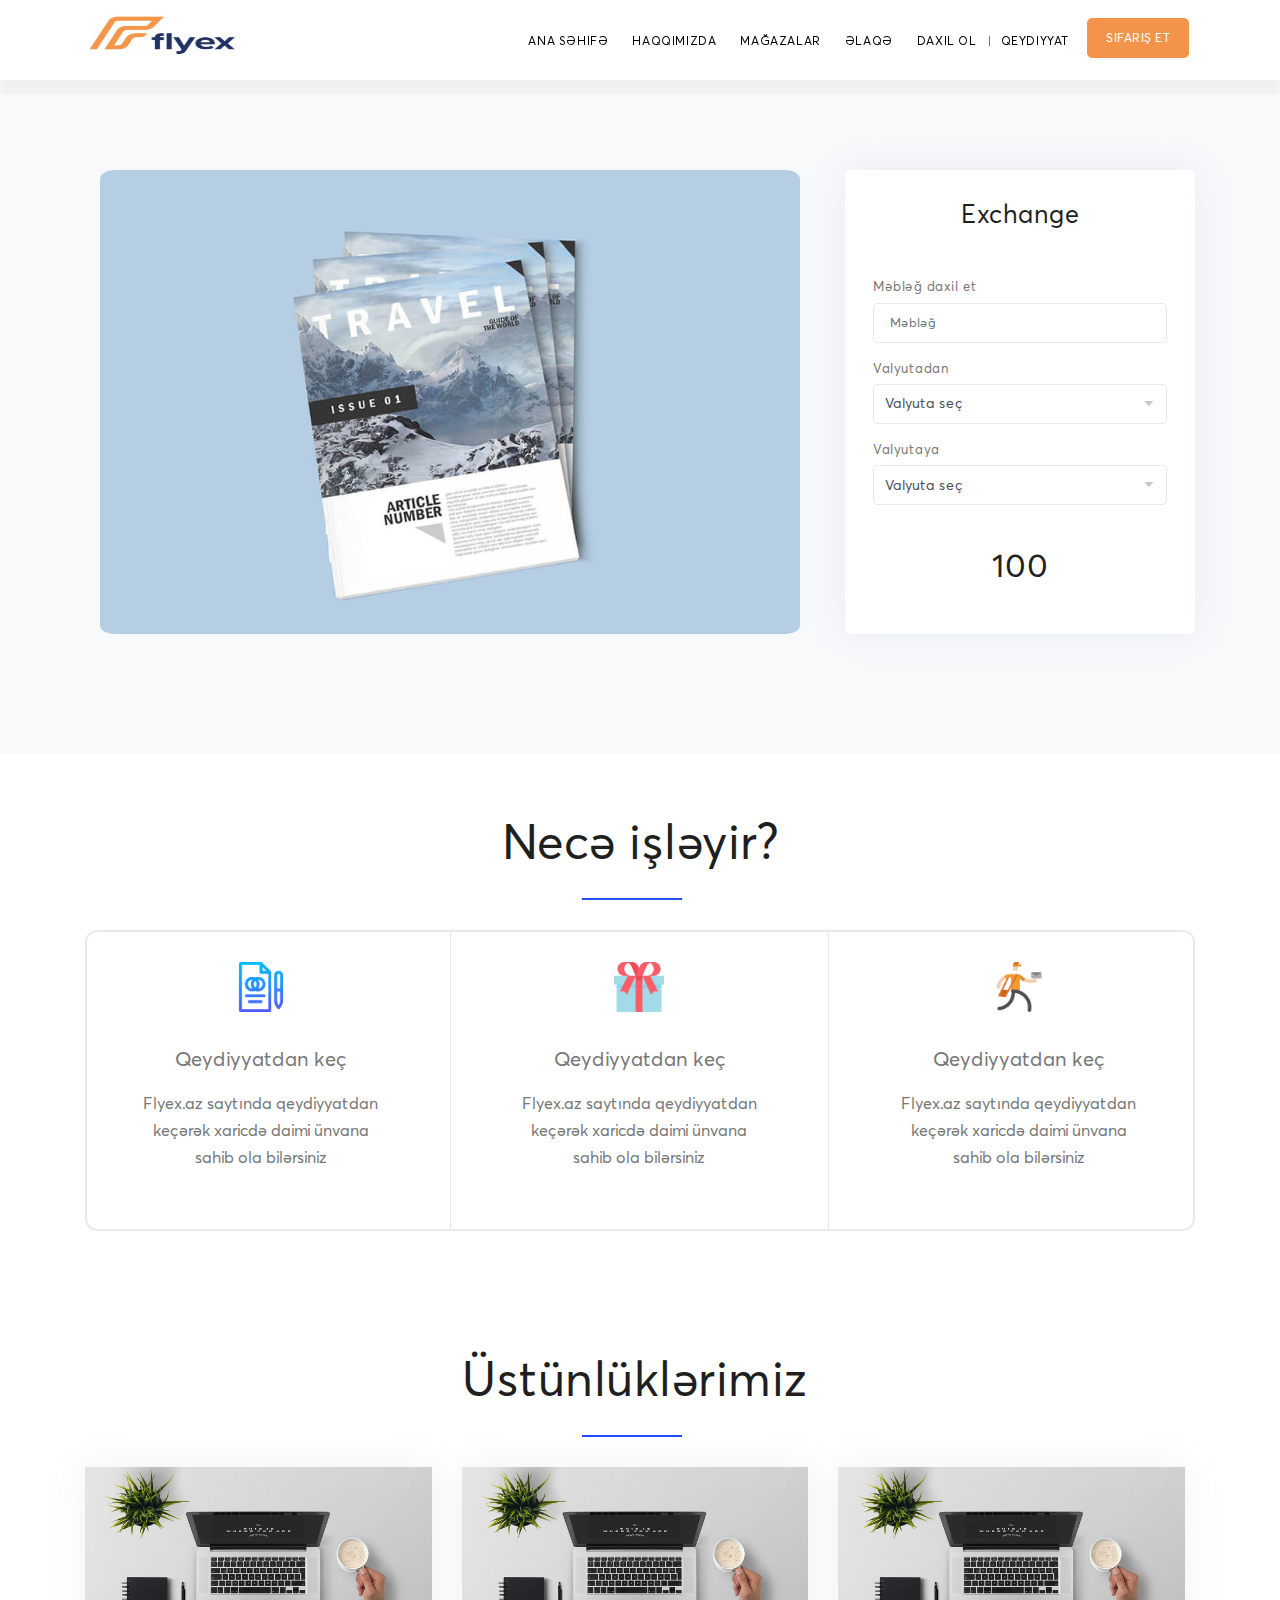
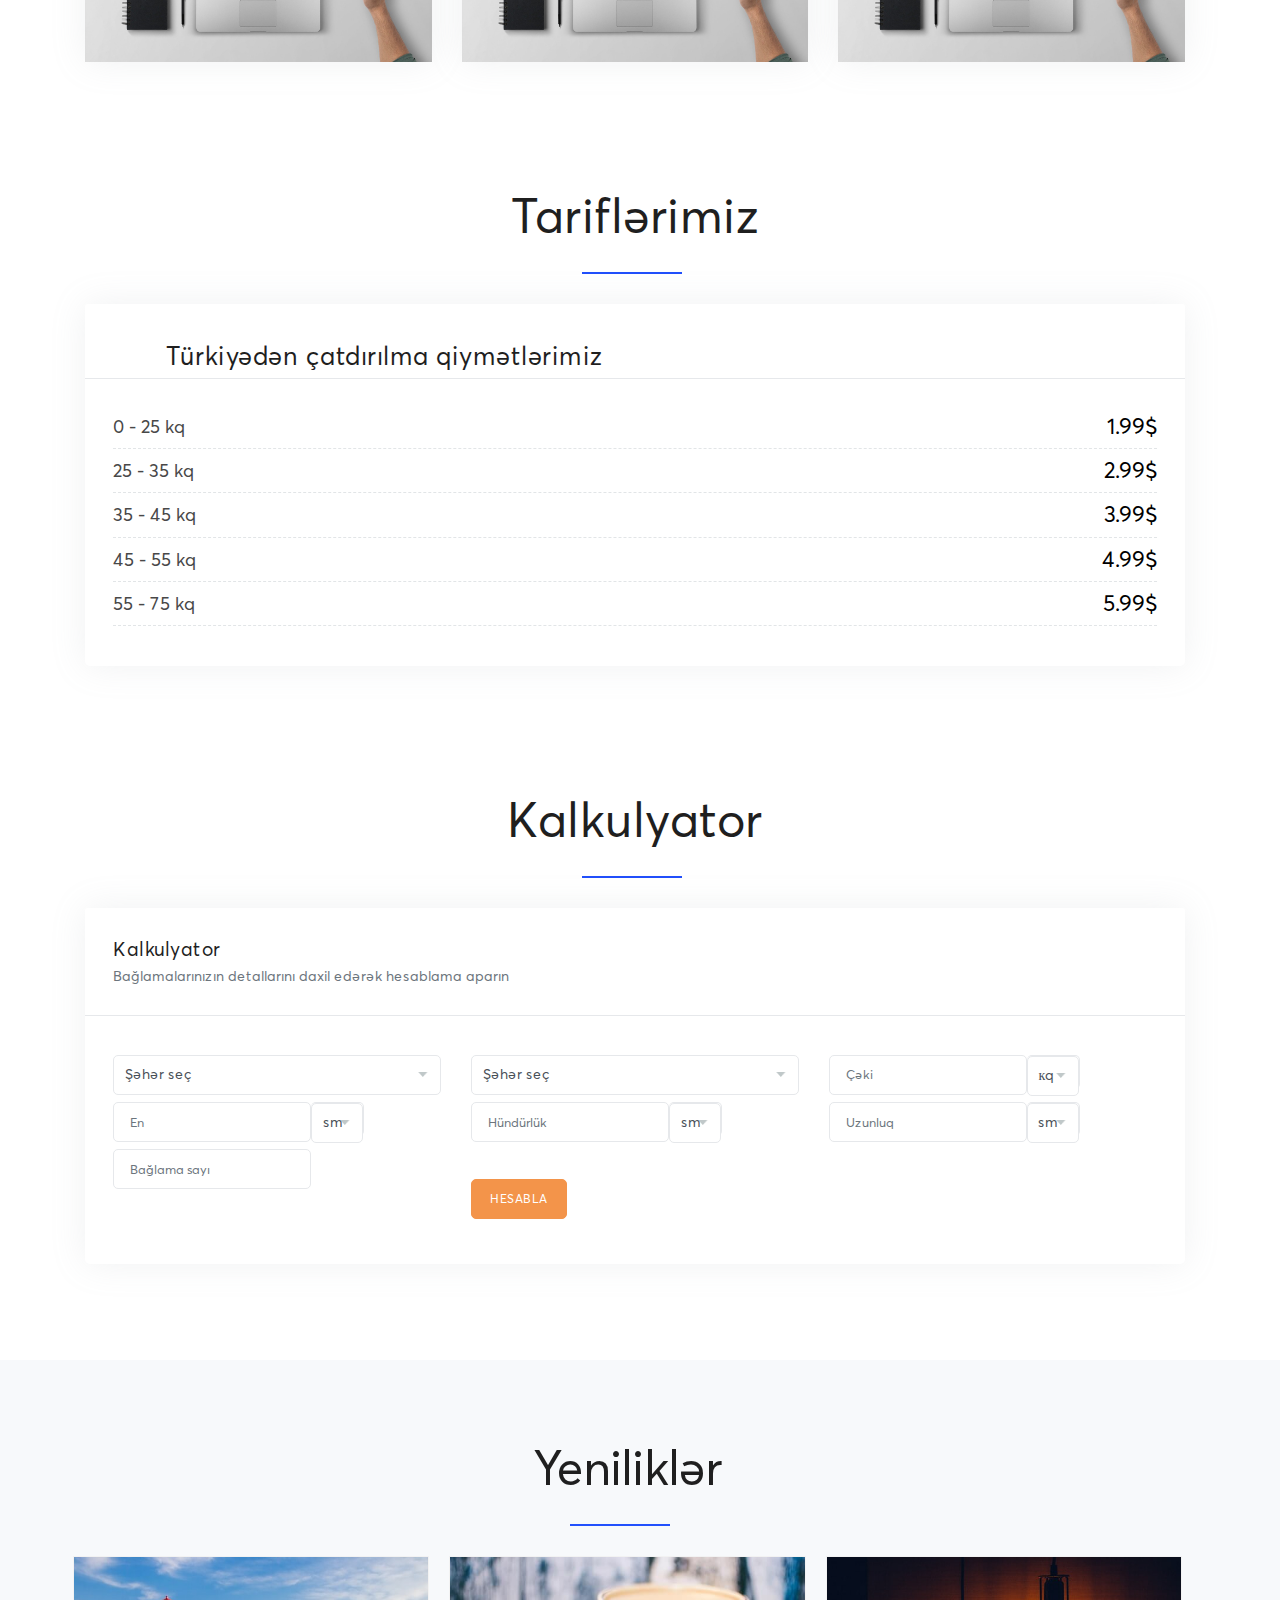
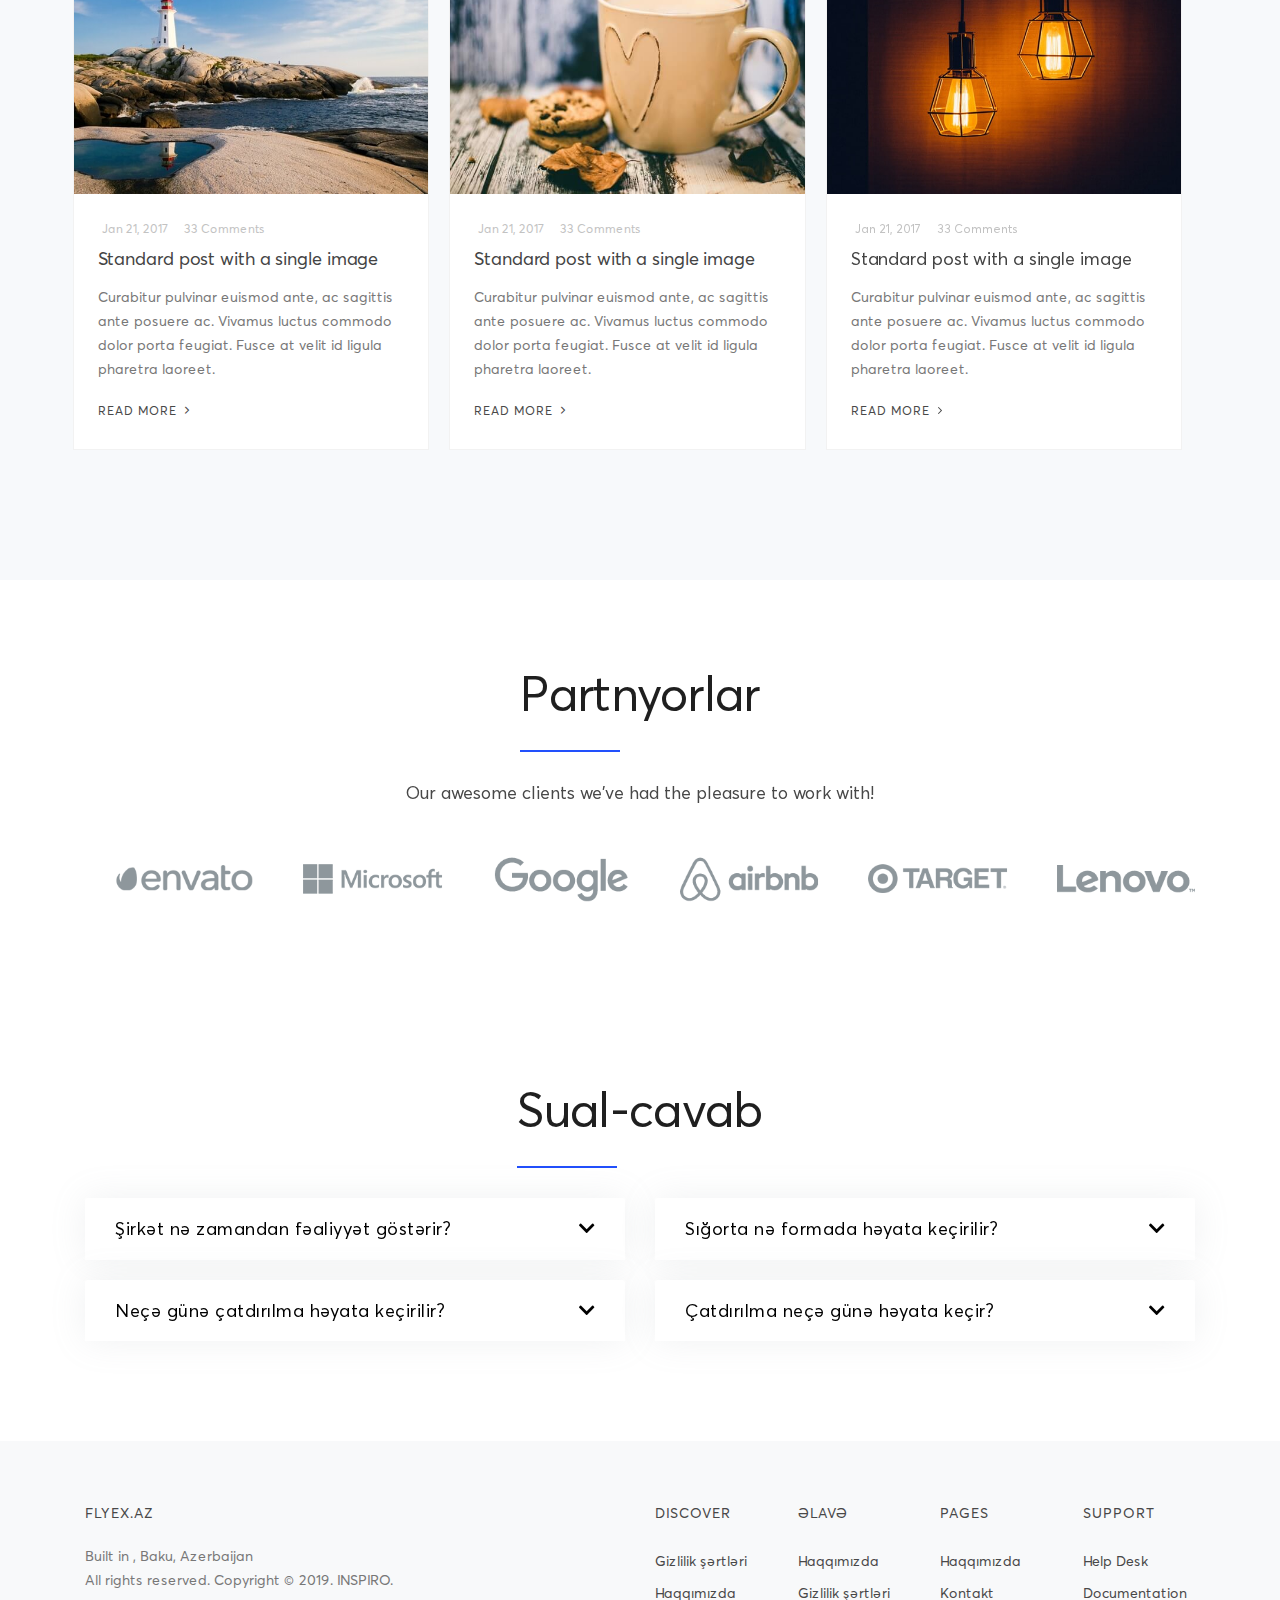
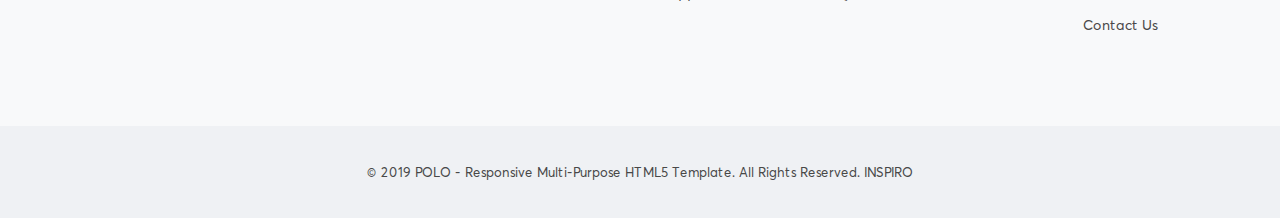
==== commit d3ccf31e: "deyisdim" ====
--- a/index.html
+++ b/index.html
@@ -76,8 +76,8 @@
 
 <li class="dropdown"><a href="#">Əlaqə</a></li>
 
-<li class="main-nav"><a class="cd-signin" href="#0">Sign in</a></li>
-<!-- <li class="main-nav"><a class="cd-signup" href="#0">Sign up</a></li> -->
+<li class="main-nav" style="margin-right:0"><a class="cd-signin" href="#0">Daxil ol</a></li>
+<li class="main-nav"><a class="cd-signup" href="#0">Qeydiyyat</a></li> 
 
 
 </ul>
@@ -103,28 +103,31 @@
 <div class="cd-user-modal"> <!-- this is the entire modal form, including the background -->
     <div class="cd-user-modal-container"> <!-- this is the container wrapper -->
         <ul class="cd-switcher">
-            <li><a href="#0">Sign in</a></li>
-            <li><a href="#0">New account</a></li>
+            <li><a href="#0">Daxil ol</a></li>
+            <li><a href="#0">Qeydiyyat</a></li>
         </ul>
 
         <div id="cd-login"> <!-- log in form -->
             <form class="cd-form">
-                <p class="fieldset">
-                    <label class="image-replace cd-email" for="signin-email">E-mail</label>
-                    <input class="full-width has-padding has-border" id="signin-email" type="email" placeholder="E-mail">
-                    <span class="cd-error-message">Error message here!</span>
-                </p>
-
-                <p class="fieldset">
-                    <label class="image-replace cd-password" for="signin-password">Password</label>
-                    <input class="full-width has-padding has-border" id="signin-password" type="text"  placeholder="Password">
-                    <a href="#0" class="hide-password">Hide</a>
-                    <span class="cd-error-message">Error message here!</span>
-                </p>
+                <div class="form-group col-md-12">
+                    <input type="email" class="form-control" name="email" placeholder="Email " required>
+                    <span class="cd-error-message">Yanlış!</span>
+                    </div>
+                    <div class="form-group col-md-12">
+                        <div class="input-group show-hide-password">
+                        <input class="form-control" name="password" placeholder="Şifrəni daxil edin" type="password" required>
+                        <div class="input-group-append">
+                        <span class="input-group-text"><i class="icon-eye-off" aria-hidden="true" style="cursor: pointer;"></i></span>
+                        <span class="cd-error-message">Yanlış!</span>
+                        </div>
+                        </div>
+                        </div>
+                    
+              
 
                 <p class="fieldset">
                     <input type="checkbox" id="remember-me" checked>
-                    <label for="remember-me">Remember me</label>
+                    <label for="remember-me">Yadda saxla</label>
                 </p>
 
                 <p class="fieldset">
@@ -132,39 +135,105 @@
                 </p>
             </form>
             
-            <p class="cd-form-bottom-message"><a href="#0">Forgot your password?</a></p>
+            <p class="cd-form-bottom-message"><a href="#0">Şifrəni unutdum</a></p>
             <!-- <a href="#0" class="cd-close-form">Close</a> -->
         </div> <!-- cd-login -->
 
         <div id="cd-signup"> <!-- sign up form -->
             <form class="cd-form">
-                <p class="fieldset">
-                    <label class="image-replace cd-username" for="signup-username">Username</label>
-                    <input class="full-width has-padding has-border" id="signup-username" type="text" placeholder="Username">
-                    <span class="cd-error-message">Error message here!</span>
-                </p>
-
-                <p class="fieldset">
-                    <label class="image-replace cd-email" for="signup-email">E-mail</label>
-                    <input class="full-width has-padding has-border" id="signup-email" type="email" placeholder="E-mail">
-                    <span class="cd-error-message">Error message here!</span>
-                </p>
-
-                <p class="fieldset">
-                    <label class="image-replace cd-password" for="signup-password">Password</label>
-                    <input class="full-width has-padding has-border" id="signup-password" type="text"  placeholder="Password">
-                    <a href="#0" class="hide-password">Hide</a>
-                    <span class="cd-error-message">Error message here!</span>
-                </p>
+               
+                <div class="form-row">
+                    <div class="form-group col-md-6">
+                       
+                        <input type="text" class="form-control" name="name" placeholder="Ad" required>
+                    <span class="cd-error-message">Yanlış!</span>
+                    </div>
+                
+                    <div class="form-group col-md-6">
+                        
+                        <input type="text" class="form-control" name="name" placeholder="Soyad" required>
+                    <span class="cd-error-message">Yanlış!</span>
+                </div>
+            </div>
+            <div class="form-row">
+                <div class="form-group col-md-6">
+                  
+                <select class="form-control" name="gender" required>
+                    <option value="">Cinsini seç</option>
+                    <option>Qadın</option>
+                    <option>Kişi</option>
+                    </select>
+                </div>
+               
+                <div class="form-group col-md-6">
+                   
+                    <input class="form-control" type="date" name="dateofbirth" required>
+                    </div>
+            </div>
+
+            <div class="form-row">
+            <div class="form-group col-md-6">
+                <input type="email" class="form-control" name="email" placeholder="Email " required>
+                </div>
+                <div class="form-group col-md-6">
+                    <div class="input-group show-hide-password">
+                    <input class="form-control" name="password" placeholder="Şifrəni daxil edin" type="password" required>
+                    <div class="input-group-append">
+                    <span class="input-group-text"><i class="icon-eye-off" aria-hidden="true" style="cursor: pointer;"></i></span>
+                    </div>
+                    </div>
+                    </div>
+            </div>
+
+              <div class="form-row">
+                  <div class="form-group col-md-4">
+                    <select name="gov_id_prefix" class="small-select" id="id_gov_id_prefix" onchange="changeValue(this)">
+                        <option value="AZE" selected="">AZE</option>
+                        <option value="AA">AA</option>
+                        </select>
+                  </div>
+
+                  <div class="form-group col-md-8">
+                    <input type="text" name="gov_id" maxlength="8" class="form-control iden-card pl-2" required="" id="id_gov_id" im-insert="true" placeholder="Seriya nömrəsi">
+                 
+              </div>
+            </div>
+
+              <div class="form-row">
+                  <div class="form-group col-md-6">
+                    <input type="text" maxlength="7" class="form-control iden-card pl-2" required="" id="id_gov_id" im-insert="true" placeholder="FIN">
+                 
+                  </div>
+                  <div class="form-group col-md-2">
+                    <select name="phone_prefix" class="small-select" id="id_phone_prefix">
+                        <option value="1">+99450</option>
+                        <option value="2">+99451</option>
+                        <option value="3">+99455</option>
+                        <option value="4">+99477</option>
+                        <option value="5">+99470</option>
+                        </select>
+                </div>
+                <div class=" form-group col-md-4">
+                    <input type="text" name="phone" maxlength="7" class="form-control pl-2" required="" id="id_phone" im-insert="true" placeholder="Nömrəni daxil edin">
+                        
+                </div>
+              </div>
+              <div class="form-row">
+                  <div class="form-group col-md-12">
+                    <input type="text" name="phone" maxlength="7" class="form-control pl-2" required="" id="id_phone" im-insert="true" placeholder="Ünvanı daxil edin">
+                     
+                  </div>
+              </div>
 
                 <p class="fieldset">
                     <input type="checkbox" id="accept-terms">
-                    <label for="accept-terms">I agree to the <a href="#0">Terms</a></label>
+                    <label for="accept-terms"><a href="#0">Şərtlərlə </a>razıyam </label>
                 </p>
 
                 <p class="fieldset">
-                    <input class="full-width has-padding" type="submit" value="Create account">
+                    <input class="full-width has-padding" type="submit" value="Hesab yarat">
                 </p>
+            </div>
             </form>
 
             <!-- <a href="#0" class="cd-close-form">Close</a> -->
@@ -378,11 +447,11 @@
     <div class="col-lg-12">
     <h2 style="text-align: center;">Üstünlüklərimiz</h2>
     </div>
-    <div class="col-lg-6">
+    <div class="col-lg-4">
     <div class="card">
 
         <div class="ciontainer">
-            <img src="_images/1.jpg" alt="Avatar" class="imaige">
+            <img src="_images/2.jpg" alt="Avatar" class="imaige">
             <div class="moverlay">
               <a href="#"> <p class="teixt">Sığorta bizdən</p></a>
             </div>
@@ -400,7 +469,7 @@
 
 
     </div>
-    <div class="col-lg-6">
+    <div class="col-lg-4">
     <div class="card">
 
         
@@ -419,7 +488,34 @@
     
     </div> -->
     </div>
+
+    
+
     </div>
+
+    <div class="col-lg-4">
+        <div class="card">
+    
+            
+            <div class="ciontainer">
+                <img src="_images/2.jpg" alt="Avatar" class="imaige">
+                <div class="moverlay">
+                  <a href="№"><p class="teixt">Məhsul qapıda</p></a>
+                </div>
+              </div>
+    
+    
+        <!-- <div class="card-body heightover">
+        <h3 class="card-title">Məhsulu qapıya qədər çatdırırıq</h3>
+        <p class="card-text">Some quick example text to build on the card title and make
+        up the bulk.</p>
+        
+        </div> -->
+        </div>
+    
+        
+    
+        </div>
 
     </div>
   
@@ -439,19 +535,14 @@
         <div class="row">
         <div class="col-12 col-md-12">
 
-         <div style="display:flex; justify-content:space-between"> 
+         <div> 
 
             <div>
-                <img src="images/turk.png"  width="50px" height="50px" style="border-radius: 50%; "> 
+                <img src="images/turk.png"  width="70px" height="0px" style="border-radius: 50%; "> 
                 <span class="h3" style="position: absolute;top: 7px;left: 68px;" > Türkiyədən çatdırılma qiymətlərimiz</span> 
-                <p>Safe money transfer using your bank account. We support
-                    Mastercard, Visa, Paypa, American Express, Visa Electron and Maestro</p>  
-                    <p>Safe money transfer using your bank account. We support
-                        Mastercard, Visa, Paypa, American Express, Visa Electron and Maestro</p> 
-            </div>
-           <figure>
-               <img src="images/aero.png" width="100px" height="100px"/>
-           </figure>
+                
+            </div>
+       
       
 
          </div>
--- a/css/style.css
+++ b/css/style.css
@@ -1508,7 +1508,7 @@
     float: left;
     border: 0;
     transition: all 0.3s ease;
-    margin-left: 6px;
+    /* margin-left: 6px; */
     position: relative;
 }
 #mainMenu nav > ul > li > a {
--- a/css/style12.css
+++ b/css/style12.css
@@ -142,7 +142,7 @@
   .imaige {
     display: block;
     width: 100%;
-    height: 350px;
+   
   }
   
   .moverlay {
--- a/modal.css
+++ b/modal.css
@@ -218,7 +218,7 @@
     border-radius: 50em;
   }
   .main-nav a.cd-signup {
-    background: #2f889a;
+    
     border: none;
   }
 }
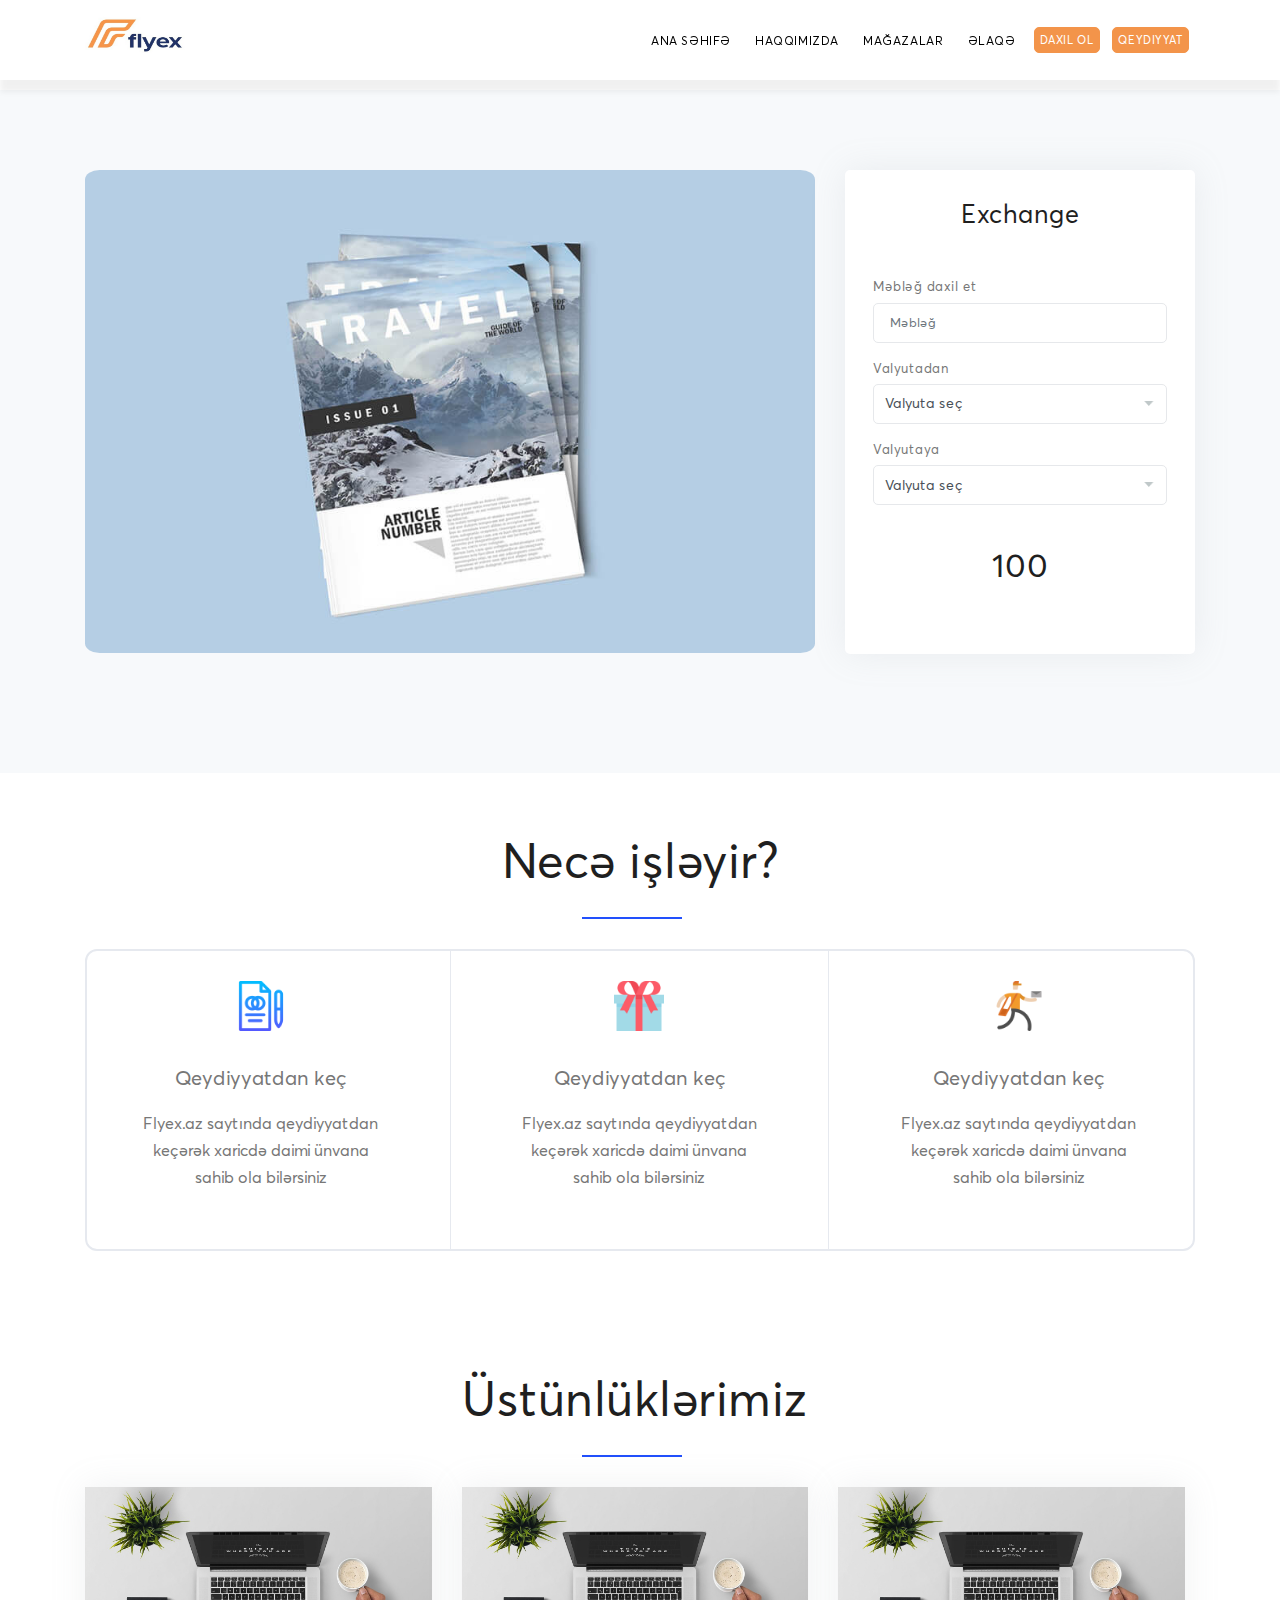
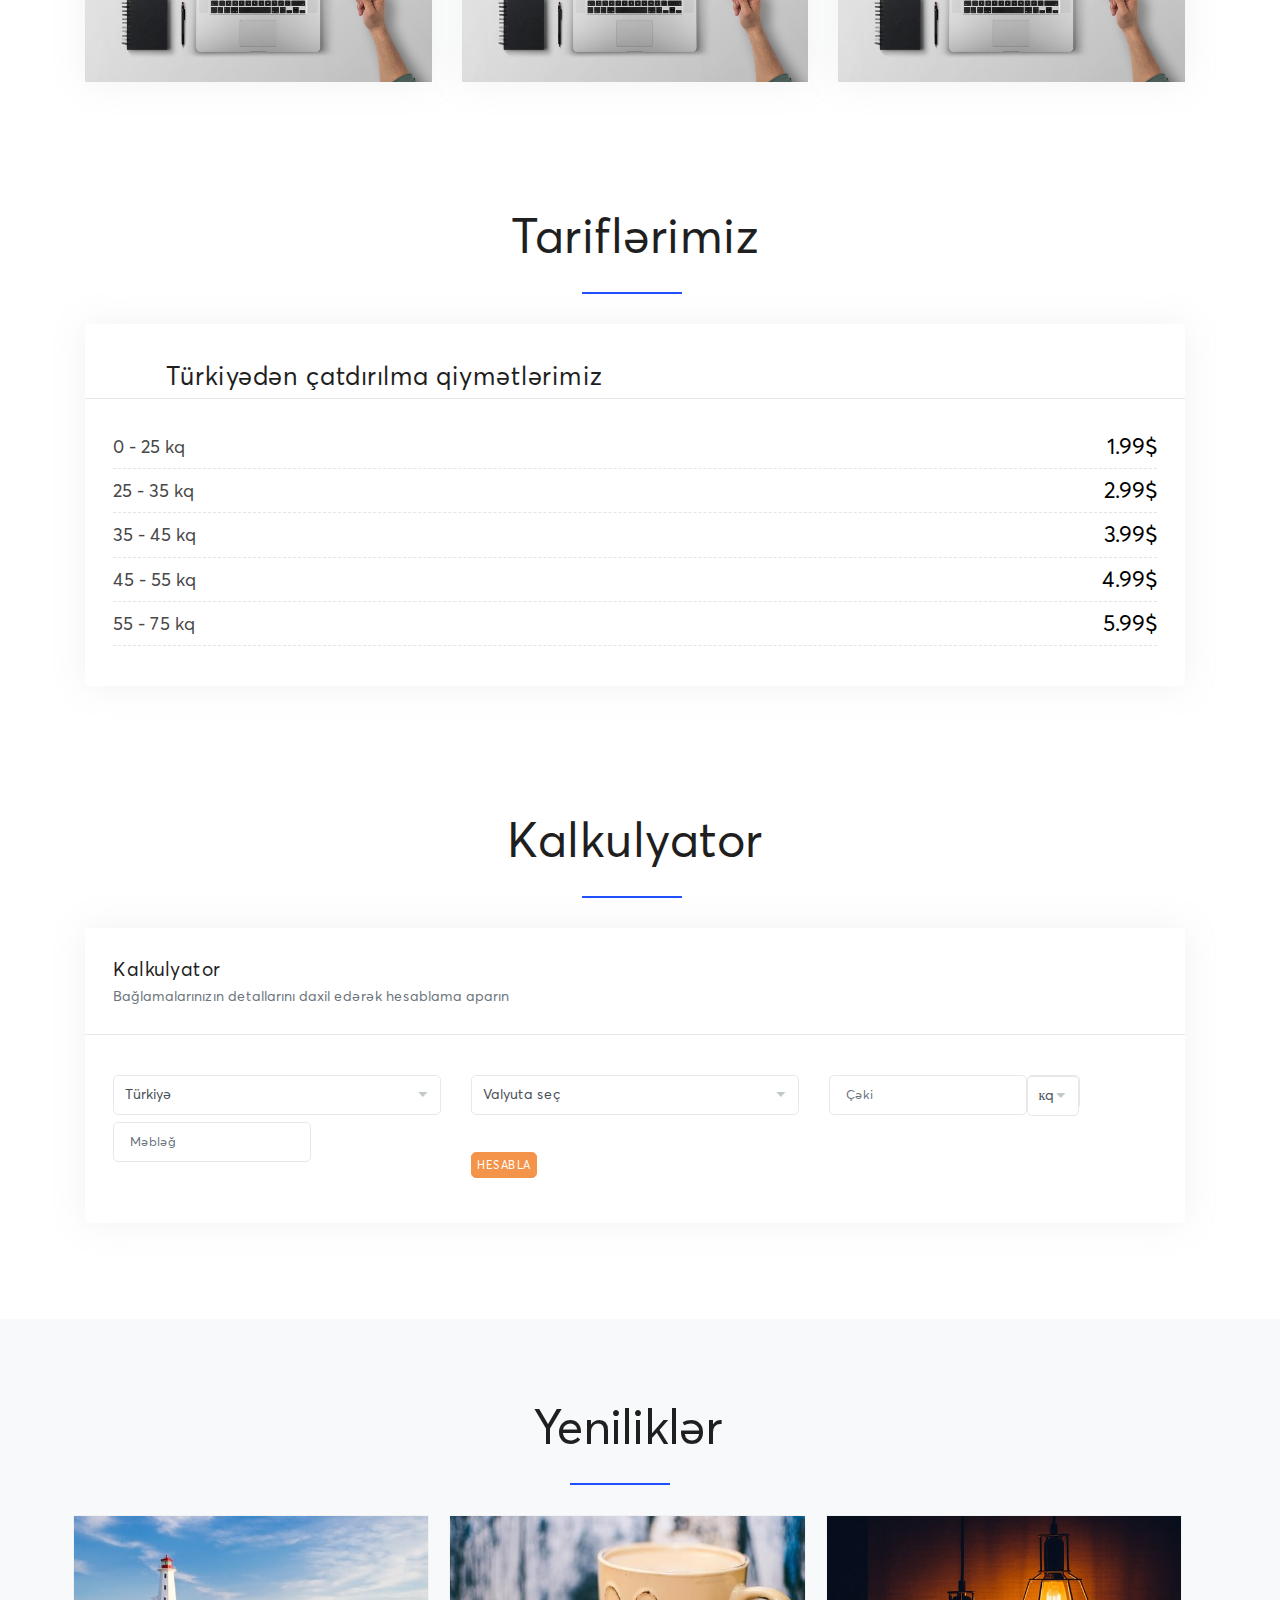
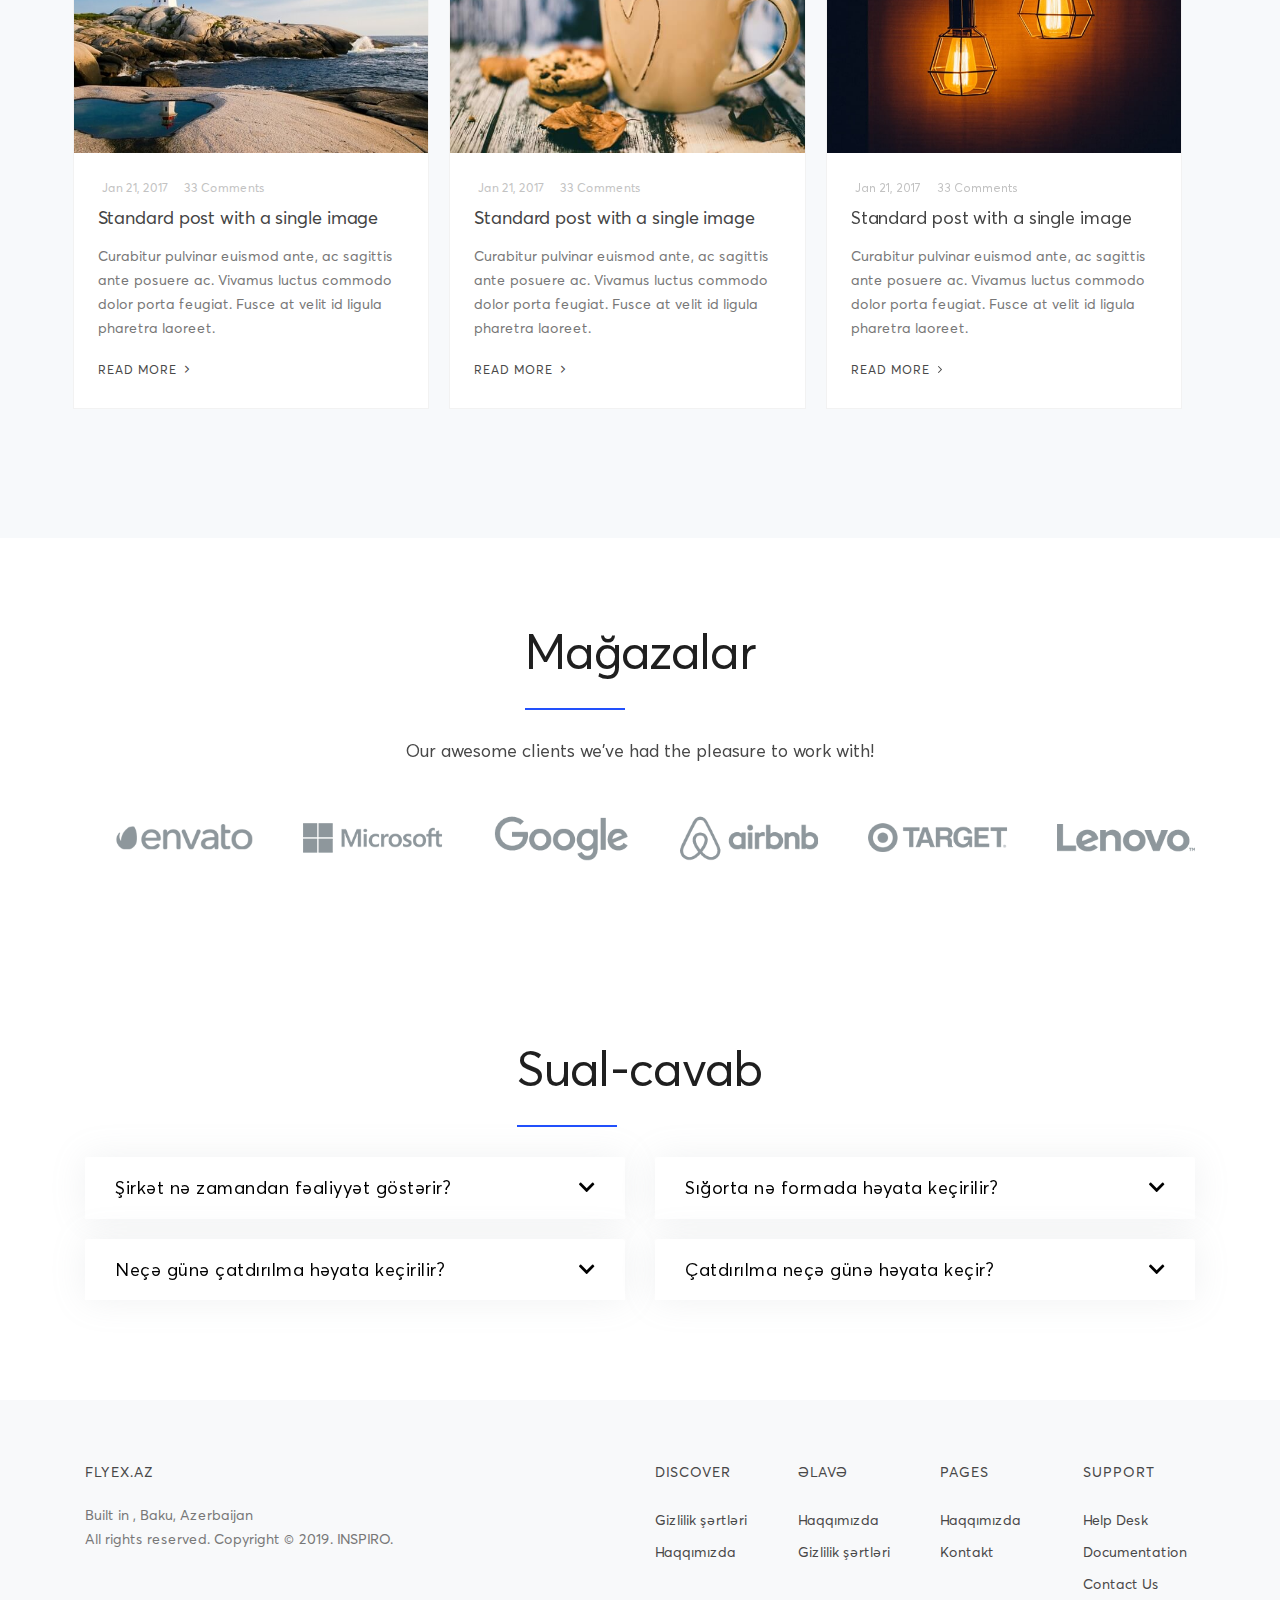
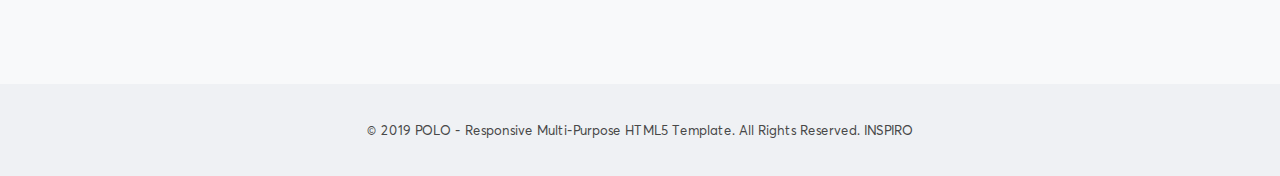
==== commit ec72980c: "shops added" ====
--- a/index.html
+++ b/index.html
@@ -31,7 +31,7 @@
 <div id="logo">
 <a href="index.html">
     
-<span class="logo-default"> <img src="_images/logom.jpeg" width="170px" height="70px" style="margin-bottom: 15px;"/></span>
+<span class="logo-default"> <img src="_images/logom.jpeg" width="110px" height="60px" style="margin-bottom: 15px;"/></span>
 <span class="logo-dark"><img src="_images/logob.jpeg" width="250px" height="150px"/></span>
 </a>
 </div>
@@ -39,16 +39,31 @@
 
 
 
-<div class="header-extras">
-<ul>
-<li>
-<a href="#"> 
-
-<button type="button" class="btn btn-primary" style="background-color: #f3944a;
-border-color: #f3944a;"> Sifariş et</button>
+<div class="header-extras" >
+<ul style="display: flex; margin-top:16%;">
+
+
+
+<li class="main-nav" >
+    <a class="cd-signin" href="#0">
+        <button type="button" class="btn btn-primary" style="background-color: #f3944a;
+border-color: #f3944a;">Daxil ol</button>
 </a>
-
 </li>
+<li class="main-nav">
+    <a class="cd-signup" href="#0">
+        <button type="button" class="btn btn-primary" style="background-color: #f3944a;
+        border-color: #f3944a;"> Qeydiyyat</button></a>
+</li> 
+
+<!-- <li>
+    <a href="#"> 
+    
+    <button type="button" class="btn btn-primary" style="background-color: #f3944a;
+    border-color: #f3944a;"> Sifariş et</button>
+    </a>
+    
+    </li> -->
 
 </ul>
 </div>
@@ -72,12 +87,10 @@
 
 
  
-<li class="dropdown"><a href="#">Mağazalar</a></li>
-
-<li class="dropdown"><a href="#">Əlaqə</a></li>
-
-<li class="main-nav" style="margin-right:0"><a class="cd-signin" href="#0">Daxil ol</a></li>
-<li class="main-nav"><a class="cd-signup" href="#0">Qeydiyyat</a></li> 
+<li class="dropdown"><a href="shops.html">Mağazalar</a></li>
+
+<li class="dropdown"><a href="contact.html">Əlaqə</a></li>
+
 
 
 </ul>
@@ -115,17 +128,20 @@
                     </div>
                     <div class="form-group col-md-12">
                         <div class="input-group show-hide-password">
-                        <input class="form-control" name="password" placeholder="Şifrəni daxil edin" type="password" required>
+                        <input class="form-control" id="myInput" name="password" placeholder="Şifrəni daxil edin" type="password" required>
+                        
                         <div class="input-group-append">
-                        <span class="input-group-text"><i class="icon-eye-off" aria-hidden="true" style="cursor: pointer;"></i></span>
+                           <!-- <span class="input-group-text"><i class="icon-eye-off" aria-hidden="true" style="cursor: pointer;"></i></span> -->
                         <span class="cd-error-message">Yanlış!</span>
                         </div>
+                        
                         </div>
                         </div>
+                    <p class="fieldset">
+                        <input type="checkbox" onclick="myFunction()"> Şifrəni göstər  
+                    </p>
+                <p class="fieldset">
                     
-              
-
-                <p class="fieldset">
                     <input type="checkbox" id="remember-me" checked>
                     <label for="remember-me">Yadda saxla</label>
                 </p>
@@ -177,9 +193,11 @@
                 </div>
                 <div class="form-group col-md-6">
                     <div class="input-group show-hide-password">
-                    <input class="form-control" name="password" placeholder="Şifrəni daxil edin" type="password" required>
+                    <input id="password-field" class="form-control" name="password" placeholder="Şifrəni daxil edin" type="password" required>
                     <div class="input-group-append">
-                    <span class="input-group-text"><i class="icon-eye-off" aria-hidden="true" style="cursor: pointer;"></i></span>
+                    <!-- <span class="input-group-text" toggle="#password-field"><i class="icon-eye-off" aria-hidden="true" style="cursor: pointer;"></i></span>
+                    -->
+                   
                     </div>
                     </div>
                     </div>
@@ -205,16 +223,10 @@
                  
                   </div>
                   <div class="form-group col-md-2">
-                    <select name="phone_prefix" class="small-select" id="id_phone_prefix">
-                        <option value="1">+99450</option>
-                        <option value="2">+99451</option>
-                        <option value="3">+99455</option>
-                        <option value="4">+99477</option>
-                        <option value="5">+99470</option>
-                        </select>
+                    <input type="text" disabled="disabled" name="number" class="form-control pl-2" required="" im-insert="true" id="id_phone" placeholder="+994">
                 </div>
                 <div class=" form-group col-md-4">
-                    <input type="text" name="phone" maxlength="7" class="form-control pl-2" required="" id="id_phone" im-insert="true" placeholder="Nömrəni daxil edin">
+                    <input type="text" name="phone" maxlength="9" class="form-control pl-2" required="" id="id_phone" im-insert="true" placeholder="Nömrəni daxil edin">
                         
                 </div>
               </div>
@@ -225,10 +237,15 @@
                   </div>
               </div>
 
+              <p class="fieldset">
+                <input type="checkbox" onclick="yourFunction()"> Şifrəni göstər  
+            </p>
+
                 <p class="fieldset">
                     <input type="checkbox" id="accept-terms">
                     <label for="accept-terms"><a href="#0">Şərtlərlə </a>razıyam </label>
                 </p>
+
 
                 <p class="fieldset">
                     <input class="full-width has-padding" type="submit" value="Hesab yarat">
@@ -278,7 +295,7 @@
 
       <div class="col-lg-8 col-md-12 col-sm-12 col-xs-12">    
         
-            <div class="container">
+            <div class="contaner">
        
             <div class="carousel carousel-promotion m-b-40" data-items="1" data-margin="40" data-loop="true" data-autoplay="true">
             <div class="portfolio-item img-zoom">
@@ -598,9 +615,9 @@
     <div class="input-group">
     <label style="width: 100%;">
         <select class="form-control" name="gender" required>
-            <option value="">Şəhər seç</option>
-            <option>İstanbul</option>
-            <option>Bakı</option>
+            <option >Ölkə seç</option>
+            <option selected value="Türkiyə">Türkiyə</option>
+            <option>Azərbaycan</option>
             
             </select>
     </label>
@@ -612,9 +629,9 @@
     <div class="input-group">
         <label style="width: 100%;">
             <select class="form-control" name="gender" required>
-                <option value="">Şəhər seç</option>
-                <option>İstanbul</option>
-                <option>Bakı</option>
+                <option value="">Valyuta seç</option>
+                <option>Dollar</option>
+                <option>TRY</option>
                 
                 </select>
         </label>
@@ -639,68 +656,12 @@
 
         </div>
         </div>
-
-
-        <div class=" col-lg-4 col-md-12">
+          
+        <div class="col-lg-4 col-md-12">
 
             <div class="input-group">
                 <label>
-                    <input type="text" class="form-control inputText" id="weight" placeholder="En">
-                    
-                </label>
-                <div class="input-group-btn">
-                    <div class="dropdown bootstrap-select form-control" style=" width: 53px; border-left: none; margin-left: 4px;"><select class="selectpicker form-control" id="weight-type" tabindex="-98">
-                        <option value="kq">sm</option>
-                        <option value="qram">m</option>
-                    </select>          </div>
-            </div>
-
-        </div>
-        </div>
-
-
-        
-        <div class=" col-lg-4 col-md-12">
-
-            <div class="input-group">
-                <label>
-                    <input type="text" class="form-control inputText" id="weight" placeholder="Hündürlük">
-                    
-                </label>
-                <div class="input-group-btn">
-                    <div class="dropdown bootstrap-select form-control" style=" width: 53px; border-left: none; margin-left: 4px;"><select class="selectpicker form-control" id="weight-type" tabindex="-98">
-                        <option value="kq">sm</option>
-                        <option value="qram">m</option>
-                    </select>          </div>
-            </div>
-
-        </div>
-        </div>
-
-          
-        <div class="col-lg-4 col-md-12">
-
-            <div class="input-group">
-                <label>
-                    <input type="text" class="form-control inputText" id="weight" placeholder="Uzunluq">
-                    
-                </label>
-                <div class="input-group-btn">
-                    <div class="dropdown bootstrap-select form-control" style=" width: 53px; border-left: none; margin-left: 4px;"><select class="selectpicker form-control" id="weight-type" tabindex="-98">
-                        <option value="kq">sm</option>
-                        <option value="qram">m</option>
-                    </select>          </div>
-            </div>
-
-        </div>
-        </div>
-
-          
-        <div class="col-lg-4 col-md-12">
-
-            <div class="input-group">
-                <label>
-                    <input type="number" class="form-control inputText" id="weight" placeholder="Bağlama sayı">
+                    <input type="number" class="form-control inputText" id="weight" placeholder="Məbləğ">
                     
                 </label>
               
@@ -810,7 +771,7 @@
 <section class="p-t-60">
 <div class="container">
 <div class="heading-text heading-section text-center">
-    <h2 style="text-align: center;">Partnyorlar</h2>
+    <h2 style="text-align: center;">Mağazalar</h2>
 <span class="lead">Our awesome clients we've had the pleasure to work with! </span>
  </div>
 <div class="carousel client-logos" data-items="6" data-items-sm="4" data-items-xs="3" data-items-xxs="2" data-margin="20" data-arrows="false" data-autoplay="true" data-autoplay="3000" data-loop="true">
--- a/css/style.css
+++ b/css/style.css
@@ -10239,12 +10239,12 @@
 button.btn {
     font-family: Averta;
     border-radius: 5px 5px 5px 5px;
-    font-size: 12px;
-    font-weight: 600;
+    font-size: 11px;
+    font-weight: 500;
     letter-spacing: 0.5px;
     text-decoration: none;
     outline: 0;
-    padding: 12px 18px;
+    padding: 5px 5px;
     position: relative;
     text-transform: uppercase;
     background-color: #2250fc;
--- a/css/style12.css
+++ b/css/style12.css
@@ -65,7 +65,7 @@
     } 
 
 .cardsize{
-    height: 464px;
+    height: 484px;
 }
 
 .principle .innerworks{
@@ -87,7 +87,7 @@
     font-weight: 700;
   
 }
-#mainMenu ul > li:last-child > a:before {
+/* #mainMenu ul > li:last-child > a:before {
 content: '';
 width: 1px;
 height: 10px;
@@ -97,7 +97,7 @@
 background-color: #777;
 transform:translateY(-50%);
 
-}
+} */
 
  .content h2:before{
     content:"";
--- a/modal.css
+++ b/modal.css
@@ -91,6 +91,8 @@
     width: 60px;
   }
 }
+
+
 
 /* -------------------------------- 
 
@@ -142,7 +144,7 @@
 
 .main-nav {
   float: right;
-  margin-right: 5%;
+  
   width: 44px;
   height: 100%;
   background: url("../img/cd-icon-menu.svg") no-repeat center center;
@@ -171,8 +173,8 @@
   height: 50px;
   line-height: 50px;
   padding-left: 5%;
-  background: #292a34;
-  border-top: 1px solid #3b3d4b;
+  /* background: #292a34; */
+  /* border-top: 1px solid #3b3d4b; */
   color: #FFF;
 }
 @media only screen and (min-width: 768px) {
@@ -213,9 +215,9 @@
     background: transparent;
   }
   .main-nav a.cd-signin, .main-nav a.cd-signup {
-    padding: .6em 1em;
-    border: 1px solid rgba(255, 255, 255, 0.6);
-    border-radius: 50em;
+   
+  
+ 
   }
   .main-nav a.cd-signup {
     
@@ -544,4 +546,23 @@
 
 #cd-login.is-selected, #cd-signup.is-selected, #cd-reset-password.is-selected {
   display: block;
-}+}
+
+
+
+.shops-container .shop-icon {
+  margin-bottom: 25px;
+  display: block;
+
+}
+
+
+
+
+
+
+
+
+
+
+
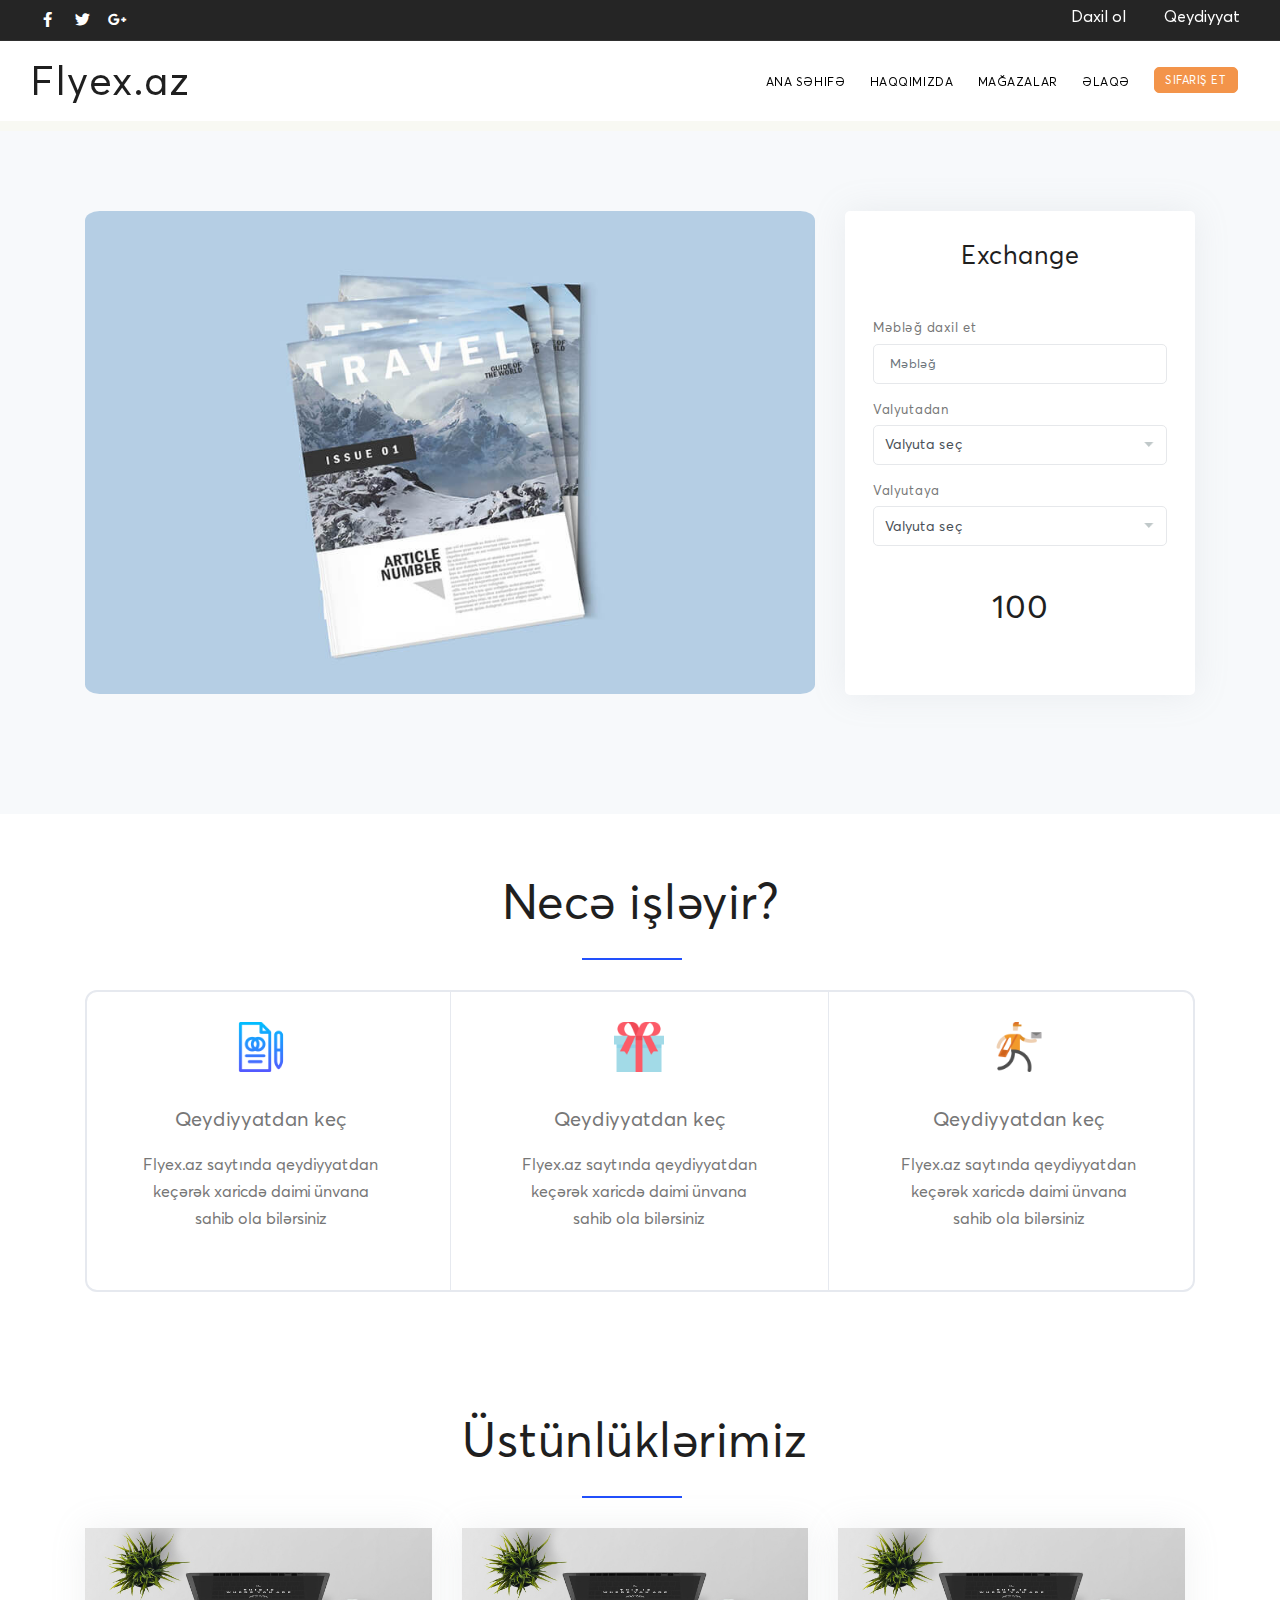
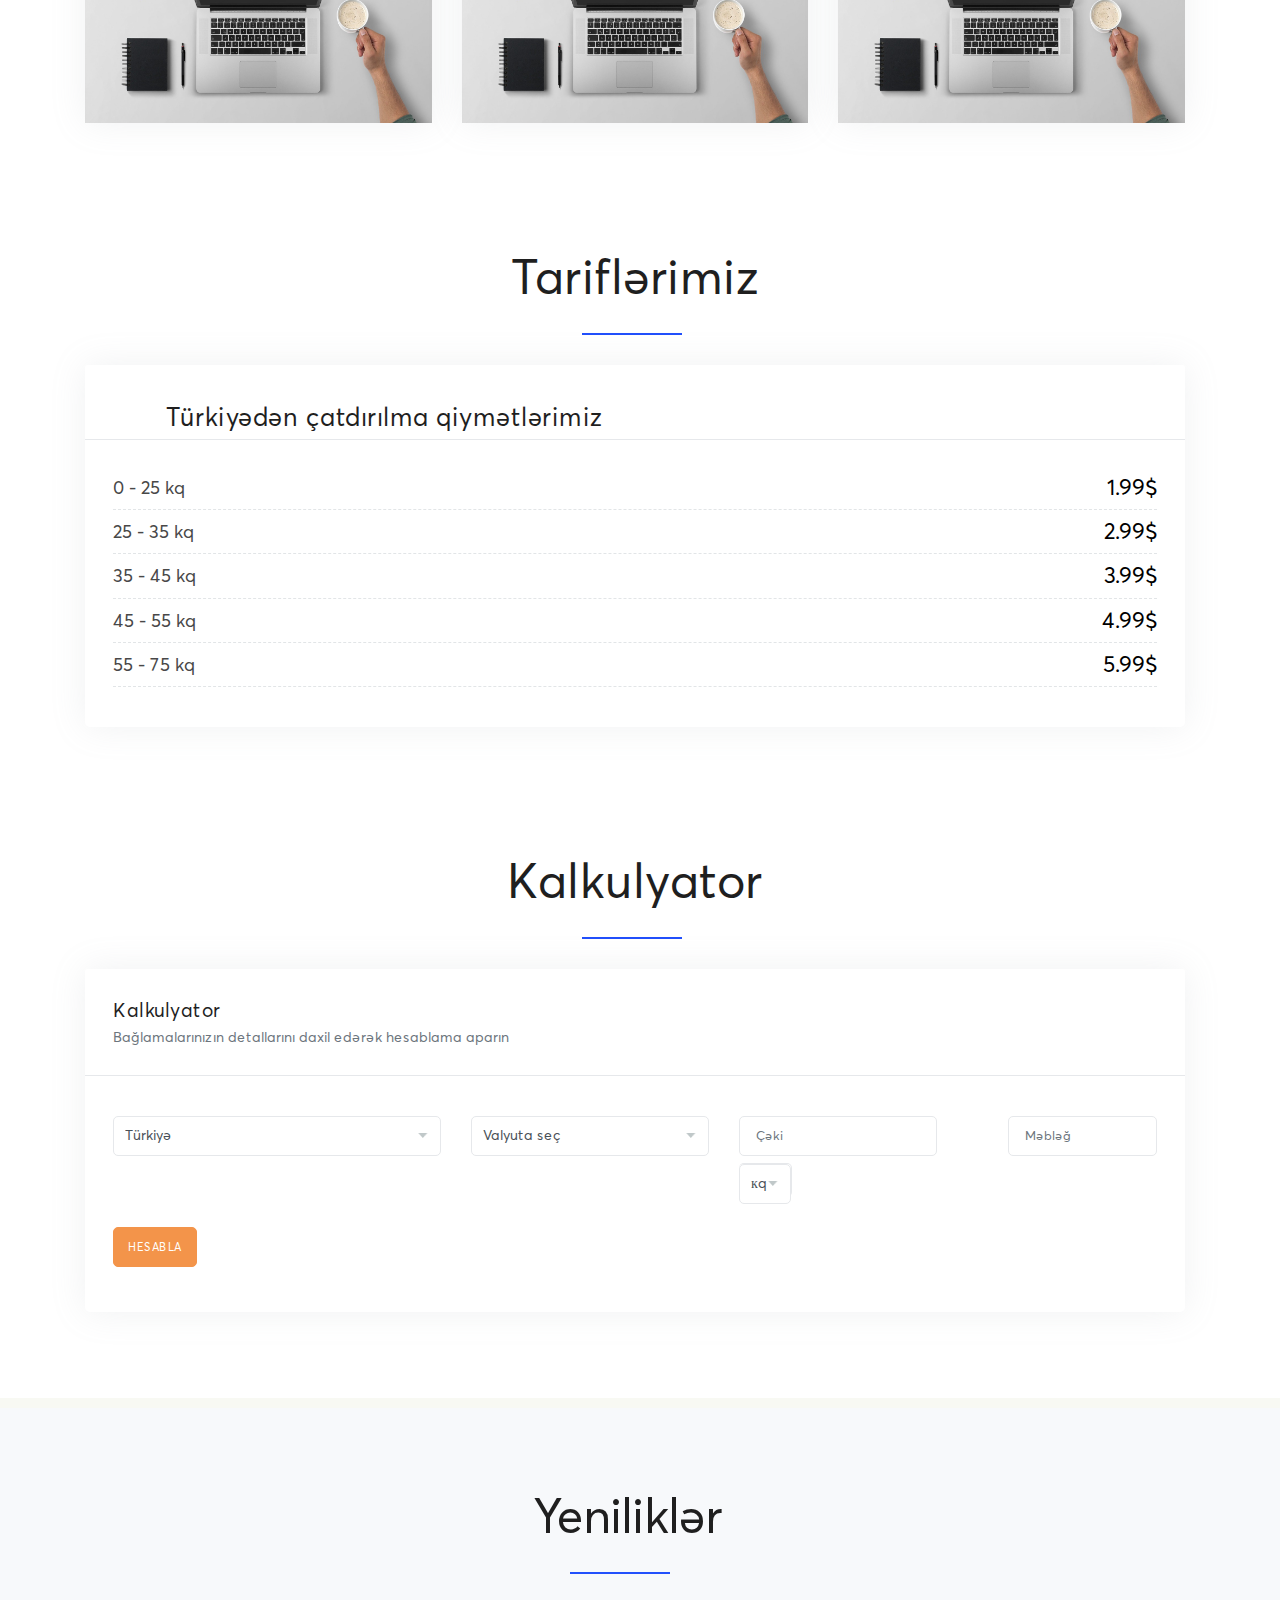
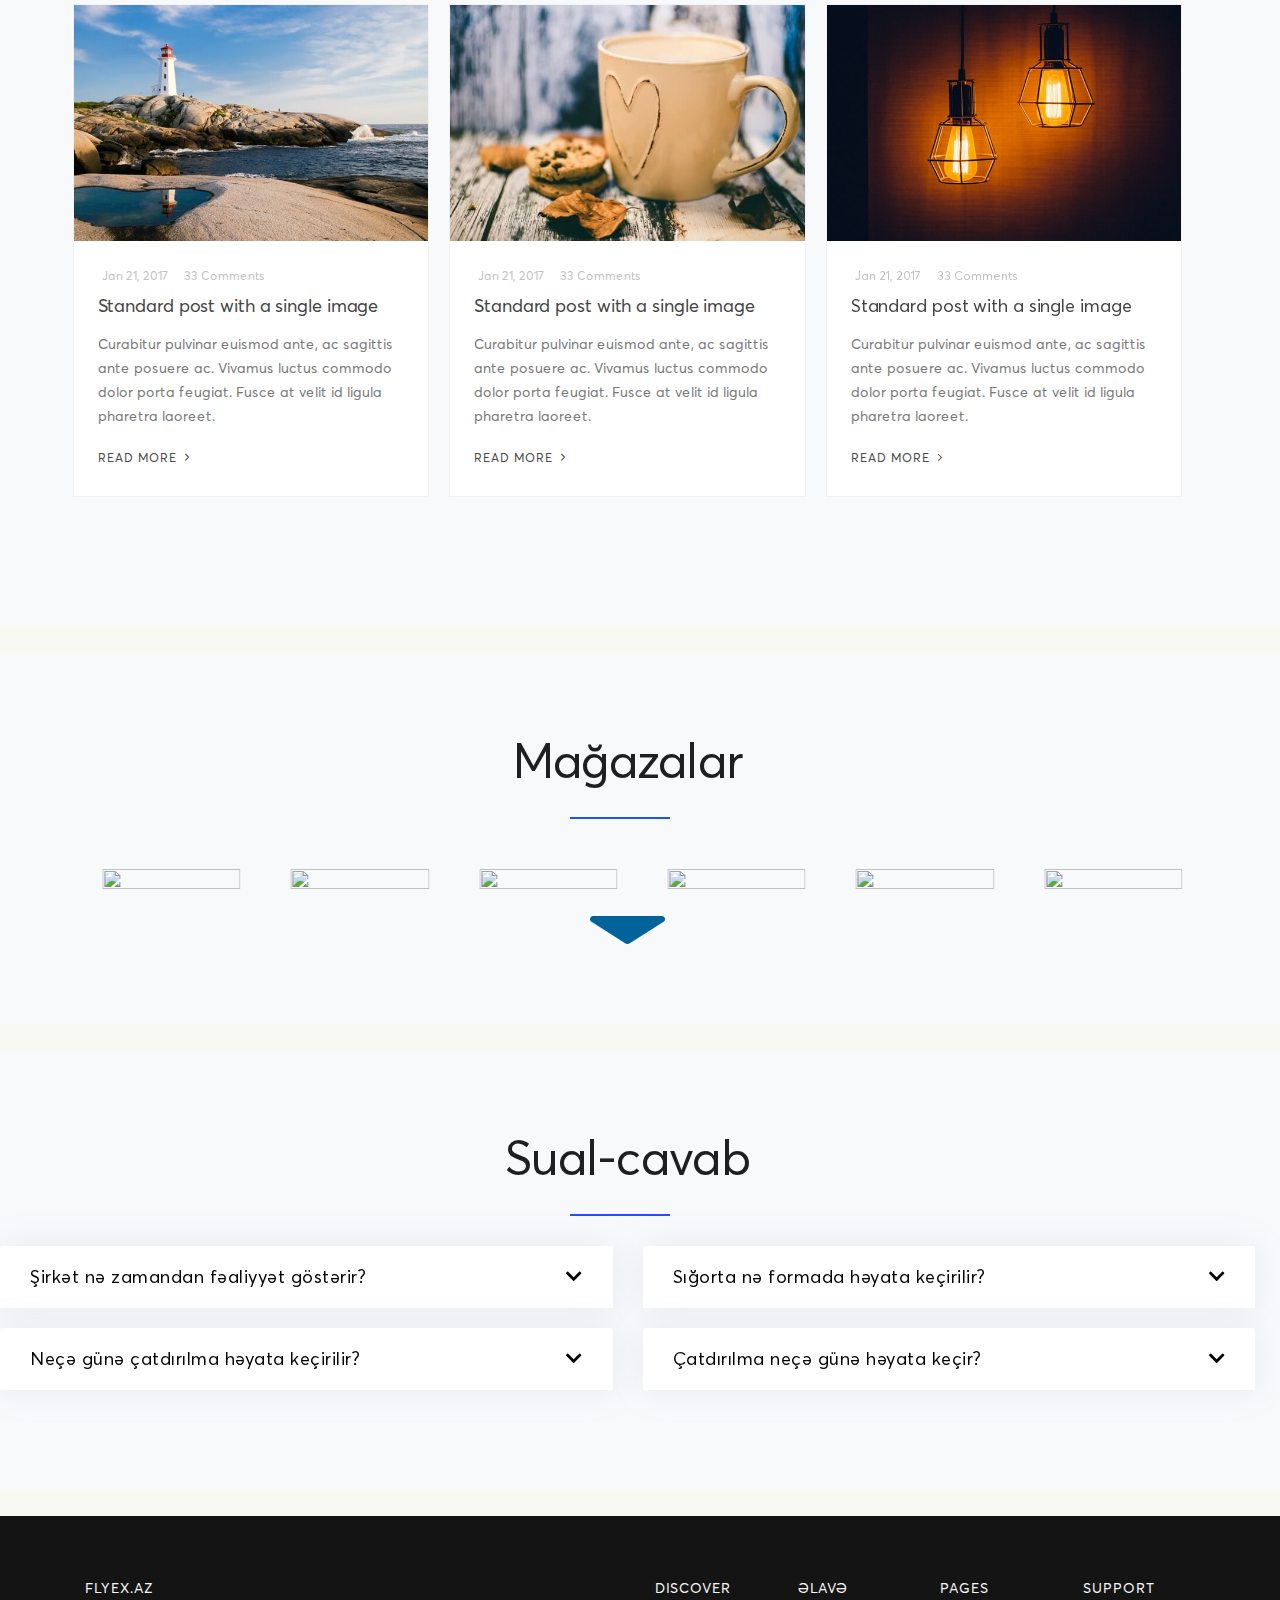
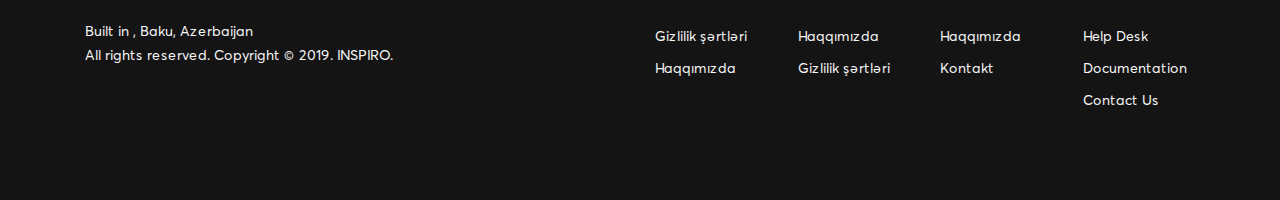
==== commit 58c6873f: "update" ====
--- a/index.html
+++ b/index.html
@@ -21,98 +21,97 @@
 <link href="css/imagehover.min.css" rel="stylesheet">
 </head>
 <body>
-
+<!--Header start-->
 <div class="body-inner">
-
-<header id="header" class="header-always-fixed header-sticky sticky-active">
-<div class="header-inner">
-<div class="container">
-
-<div id="logo">
-<a href="index.html">
-    
-<span class="logo-default"> <img src="_images/logom.jpeg" width="110px" height="60px" style="margin-bottom: 15px;"/></span>
-<span class="logo-dark"><img src="_images/logob.jpeg" width="250px" height="150px"/></span>
-</a>
-</div>
-
-
-
-
-<div class="header-extras" >
-<ul style="display: flex; margin-top:16%;">
-
-
-
-<li class="main-nav" >
-    <a class="cd-signin" href="#0">
-        <button type="button" class="btn btn-primary" style="background-color: #f3944a;
-border-color: #f3944a;">Daxil ol</button>
-</a>
-</li>
-<li class="main-nav">
-    <a class="cd-signup" href="#0">
-        <button type="button" class="btn btn-primary" style="background-color: #f3944a;
-        border-color: #f3944a;"> Qeydiyyat</button></a>
-</li> 
-
-<!-- <li>
-    <a href="#"> 
-    
-    <button type="button" class="btn btn-primary" style="background-color: #f3944a;
-    border-color: #f3944a;"> Sifariş et</button>
-    </a>
-    
-    </li> -->
-
-</ul>
-</div>
-
-
-
-
-
-<div id="mainMenu-trigger">
-<a class="lines-button x"><span class="lines"></span></a>
-</div>
-
-
-<div id="mainMenu">
-<div class="container">
-<nav>
-
-<ul>
-    <li class=""><a href="index.html">Ana səhifə</a></li>
-<li><a href="about.html">Haqqımızda</a></li>
-
-
- 
-<li class="dropdown"><a href="shops.html">Mağazalar</a></li>
-
-<li class="dropdown"><a href="contact.html">Əlaqə</a></li>
-
-
-
-</ul>
-
-</nav>
-
-
-
-</div>
-</div>
-
-
-
-
-</div>
-</div>
-
-
-</header>
-
-
-
+    
+<div id="topbar" class="dark topbar-fullwidth">
+    <div class="container">
+    <div class="row">
+
+        <div class="col-md-6 d-none d-sm-block">
+            <div class="social-icons social-icons-colored-hover">
+            <ul>
+            <li class="social-facebook"><a href="#"><i class="fab fa-facebook-f"></i></a></li>
+            <li class="social-twitter"><a href="#"><i class="fab fa-twitter"></i></a></li>
+            <li class="social-google"><a href="#"><i class="fab fa-google-plus-g"></i></a></li>
+            </ul>
+            </div>
+            </div>
+
+    <div class="col-md-6">
+    <ul class="top-menu main-nav">
+    <li><a class="cd-signin" href="#0">Daxil ol</a></li>
+    <li><a class="cd-signup" href="#0">Qeydiyyat</a></li>
+   
+    </ul>
+    </div>
+
+    </div>
+    </div>
+    </div>
+
+    <header id="header" class="white" data-fullwidth="true">
+        <div class="header-inner">
+        <div class="container">
+        
+        <div id="logo">
+        <a href="index.html">
+        <span class="logo-default">Flyex.az</span>
+        <span class="logo-dark">Flyex.az</span>
+        </a>
+        </div>
+        
+        
+        <div id="search"><a id="btn-search-close" class="btn-search-close" aria-label="Close search form"><i class="icon-x"></i></a>
+        <form class="search-form" action="https://inspirothemes.com/polo/search-results-page.html" method="get">
+        <input class="form-control" name="q" type="text" placeholder="Type & Search..." />
+        <span class="text-muted">Start typing & press "Enter" or "ESC" to close</span>
+        </form>
+        </div>
+        
+        <div id="mainMenu-trigger">
+        <a class="lines-button x"><span class="lines"></span></a>
+        </div>
+        
+        
+        <div id="mainMenu">
+            <div class="container">
+            <nav>
+            
+            <ul>
+                <li class=""><a href="index.html">Ana səhifə</a></li>
+            <li><a href="about.html">Haqqımızda</a></li>
+            
+            
+             
+            <li ><a href="shops.html">Mağazalar</a></li>
+            
+            <li><a href="contact.html">Əlaqə</a></li>
+            
+            <li>
+                <a href="#0"class="cd-signin"> 
+                
+                <button type="button" class="btn btn-primary" style="background-color: #f3944a;
+                border-color: #f3944a;"> Sifariş et</button>
+                </a>
+                </li>
+            
+            </ul>
+            
+            </nav>
+            
+            
+            
+            </div>
+            </div>
+        
+        </div>
+        </div>
+        </header>
+
+
+
+<!--Start Modal for signin-->
 <div class="cd-user-modal"> <!-- this is the entire modal form, including the background -->
     <div class="cd-user-modal-container"> <!-- this is the container wrapper -->
         <ul class="cd-switcher">
@@ -127,9 +126,9 @@
                     <span class="cd-error-message">Yanlış!</span>
                     </div>
                     <div class="form-group col-md-12">
-                        <div class="input-group show-hide-password">
-                        <input class="form-control" id="myInput" name="password" placeholder="Şifrəni daxil edin" type="password" required>
-                        
+                        <div >
+                            <input id="password-field" type="password" class="form-control" name="password" placeholder="Şifrə">
+                            <i class="toggle-password fa fa-fw fa-eye-slash"></i>
                         <div class="input-group-append">
                            <!-- <span class="input-group-text"><i class="icon-eye-off" aria-hidden="true" style="cursor: pointer;"></i></span> -->
                         <span class="cd-error-message">Yanlış!</span>
@@ -137,9 +136,9 @@
                         
                         </div>
                         </div>
-                    <p class="fieldset">
+                    <!-- <p class="fieldset">
                         <input type="checkbox" onclick="myFunction()"> Şifrəni göstər  
-                    </p>
+                    </p> -->
                 <p class="fieldset">
                     
                     <input type="checkbox" id="remember-me" checked>
@@ -192,8 +191,9 @@
                 <input type="email" class="form-control" name="email" placeholder="Email " required>
                 </div>
                 <div class="form-group col-md-6">
-                    <div class="input-group show-hide-password">
-                    <input id="password-field" class="form-control" name="password" placeholder="Şifrəni daxil edin" type="password" required>
+                    <div >
+                        <input id="password-field2" type="password" class="form-control" name="password" placeholder="Şifrə" >
+                        <i class="toggle-password fa fa-fw fa-eye-slash"></i>
                     <div class="input-group-append">
                     <!-- <span class="input-group-text" toggle="#password-field"><i class="icon-eye-off" aria-hidden="true" style="cursor: pointer;"></i></span>
                     -->
@@ -222,13 +222,13 @@
                     <input type="text" maxlength="7" class="form-control iden-card pl-2" required="" id="id_gov_id" im-insert="true" placeholder="FIN">
                  
                   </div>
-                  <div class="form-group col-md-2">
-                    <input type="text" disabled="disabled" name="number" class="form-control pl-2" required="" im-insert="true" id="id_phone" placeholder="+994">
-                </div>
-                <div class=" form-group col-md-4">
-                    <input type="text" name="phone" maxlength="9" class="form-control pl-2" required="" id="id_phone" im-insert="true" placeholder="Nömrəni daxil edin">
-                        
-                </div>
+                  <div class="input-group mb-3  col-md-6">
+                    <div class="input-group-prepend">
+                    <span class="input-group-text" id="basic-addon1">+994</span>
+                    </div>
+                    <input  class="form-control" maxlength="9" id="phone" type="tel" aria-describedby="basic-addon1">
+                    </div>
+               
               </div>
               <div class="form-row">
                   <div class="form-group col-md-12">
@@ -237,9 +237,7 @@
                   </div>
               </div>
 
-              <p class="fieldset">
-                <input type="checkbox" onclick="yourFunction()"> Şifrəni göstər  
-            </p>
+             
 
                 <p class="fieldset">
                     <input type="checkbox" id="accept-terms">
@@ -274,19 +272,14 @@
             <p class="cd-form-bottom-message"><a href="#0">Back to log-in</a></p>
         </div> <!-- cd-reset-password -->
         <a href="#0" class="cd-close-form">Close</a>
-    </div> <!-- cd-user-modal-container -->
+    </div> 
+    <!--End Modal for signin-->
 </div> 
-
-
-
-
-
-
-
-
-
-
-
+<!--End header-->
+
+
+
+<!--Start Slider-->
 <section class="slideme background-grey" >
     <div class="container">
        
@@ -415,9 +408,9 @@
     </div>
        
 </section>
-
-
-
+<!--End Slider-->
+
+<!--Start How it works-->
 <section class="principle">
     <div class="container">
       
@@ -456,6 +449,9 @@
       
     </div>
 </section>
+<!--End How it works-->
+
+<!--Start Ustunluklerimiz-->
 <section id="page-content">
     <div class="container">
     <div class="row">
@@ -541,8 +537,10 @@
     </div>
     </div>
     </section>
-
-        <section id="page-content">
+<!--End Ustunluklerimiz-->
+
+<!--Start Tariflerimiz-->
+ <section id="page-content">
             <div class="container">
             <div class="row">
             <div class="content col-lg-12">
@@ -589,9 +587,10 @@
             </div>
             </div>
         </section>
-
-
-        <section id="page-content">
+<!--End Tariflerimiz-->
+
+<!--Start Kalkulator-->
+ <section id="page-content">
             <div class="container">
             <div class="row">
             <div class="content col-lg-12">
@@ -625,7 +624,7 @@
 </div>
 </div>
 
-<div class="col-lg-4 col-md-12">
+<div class="col-lg-3 col-md-12">
     <div class="input-group">
         <label style="width: 100%;">
             <select class="form-control" name="gender" required>
@@ -640,7 +639,7 @@
 
 
 
-        <div class=" col-lg-4 col-md-12">
+        <div class=" col-lg-3 col-md-12">
 
             <div class="input-group">
                 <label>
@@ -657,7 +656,7 @@
         </div>
         </div>
           
-        <div class="col-lg-4 col-md-12">
+        <div class="col-lg-2 col-md-12">
 
             <div class="input-group">
                 <label>
@@ -692,7 +691,9 @@
             </div>
             </div>
         </section>
-
+<!--End Kalkulator-->
+
+<!--Start Yenilikler-->
 <section class="content background-grey">
 <div class="container">
 <div class="heading-text heading-section ">
@@ -716,7 +717,7 @@
 <h2><a href="blog.html">Standard post with a single image
 </a></h2>
 <p>Curabitur pulvinar euismod ante, ac sagittis ante posuere ac. Vivamus luctus commodo dolor porta feugiat. Fusce at velit id ligula pharetra laoreet.</p>
-<a href="#" class="item-link">Read More <i class="icon-chevron-right"></i></a>
+<a href="blog.html" class="item-link">Read More <i class="icon-chevron-right"></i></a>
 </div>
 </div>
 </div>
@@ -766,58 +767,77 @@
 </div>
 </div>
 </section>
-
-
-<section class="p-t-60">
-<div class="container">
-<div class="heading-text heading-section text-center">
-    <h2 style="text-align: center;">Mağazalar</h2>
-<span class="lead">Our awesome clients we've had the pleasure to work with! </span>
- </div>
+<!--End Yenilikler-->
+
+<!--Start Magazalar-->
+<section class="content background-grey">
+    <div class="container">
+    <div class="heading-text heading-section ">
+        <h2 style="text-align: center;">Mağazalar</h2>
+     
+    
+    </div>
 <div class="carousel client-logos" data-items="6" data-items-sm="4" data-items-xs="3" data-items-xxs="2" data-margin="20" data-arrows="false" data-autoplay="true" data-autoplay="3000" data-loop="true">
 <div>
-<a href="#"><img alt="" src="images/clients/1.png"> </a>
+    <a class="shop-icon" href="https://www.pierrecardin.com.tr/" target="_blank" rel="”nofollow”">
+        <img src="https://kargofly.az/storage/shops/23.png">
+    </a>
 </div>
 <div>
-<a href="#"><img alt="" src="images/clients/2.png"> </a>
+    <a class="shop-icon" href="https://www.mavi.com/kadin/c/1" target="_blank" rel="”nofollow”">
+        <img src="https://kargofly.az/storage/shops/25.png">
+    </a>
 </div>
 <div>
-<a href="#"><img alt="" src="images/clients/3.png"> </a>
+    <a class="shop-icon" href="https://tr.uspoloassn.com/" target="_blank" rel="”nofollow”">
+        <img src="https://kargofly.az/storage/shops/26.png">
+    </a>
 </div>
 <div>
-<a href="#"><img alt="" src="images/clients/4.png"> </a>
+    <a class="shop-icon" href="https://www.koton.com/tr/" target="_blank" rel="”nofollow”">
+        <img src="https://kargofly.az/storage/shops/27.png">
+    </a>
 </div>
 <div>
-<a href="#"><img alt="" src="images/clients/5.png"> </a>
+    <a class="shop-icon" href="https://www.bershka.com/tr/" target="_blank" rel="”nofollow”">
+        <img src="https://kargofly.az/storage/shops/29.png">
+    </a>
 </div>
 <div>
-<a href="#"><img alt="" src="images/clients/6.png"> </a>
+    <a class="shop-icon" href="https://www.maccosmetics.com.tr/" target="_blank" rel="”nofollow”">
+        <img src="https://kargofly.az/storage/shops/32.png">
+    </a>
 </div>
 <div>
-<a href="#"><img alt="" src="images/clients/7.png"> </a>
+    <a class="shop-icon" href="https://www.lacoste.com.tr/" target="_blank" rel="”nofollow”">
+        <img src="https://kargofly.az/storage/shops/33.png">
+    </a>
 </div>
 <div>
-<a href="#"><img alt="" src="images/clients/8.png"> </a>
-</div>
-<div>
-<a href="#"><img alt="" src="images/clients/9.png"> </a>
-</div>
-</div>
-</div>
+    <a class="shop-icon" href="https://www.lcwaikiki.com/tr-TR/TR" target="_blank" rel="”nofollow”">
+        <img src="https://kargofly.az/storage/shops/34.png">
+    </a>
+          
+</div>
+
+</div>
+</div>
+<div style="text-align: center;">
+    <a class="show-more d-none d-sm-block" href="shops.html">
+        <img src="arrow-down.svg" alt="Daha cox" width="75px" height="28px">
+    </a>
+  </div>
 </section>
-
-
-
-<section>
-                            <div class="accordion-wrapper section-space--ptb_100">
-                                <div class="container">
-                                <div class="row">
-                                <div class="col-lg-12">
-                                
-                                    <div class="heading-text heading-section ">
-                                        <h2 style="text-align: center;">Sual-cavab</h2>
-                                    
-                                    </div>
+<!--End Magazalar-->
+
+
+<!--Start FAQ-->
+<section class="content background-grey">
+    <div class="container">
+    <div class="heading-text heading-section ">
+        <h2 style="text-align: center;">Sual-cavab</h2>
+ 
+    </div>
                                 
                                 </div>
                                 </div>
@@ -908,14 +928,11 @@
                                 </div>
     
 </section>
-
-
-
-
+<!--End FAQ-->
 
 
  
-
+<!--Start Footer-->
 <footer id="footer">
 <div class="footer-content">
 <div class="container">
@@ -973,53 +990,16 @@
 </div>
 </div>
 </div>
-<div class="copyright-content">
-<div class="container">
-<div class="copyright-text text-center">&copy; 2019 POLO - Responsive Multi-Purpose HTML5 Template. All Rights Reserved.<a href="http://www.inspiro-media.com/" target="_blank" rel="noopener"> INSPIRO</a> </div>
-</div>
-</div>
+
 </footer>
-
-</div>
+<!--End  Footer-->
+
+
 
 
 <a id="scrollTop"><i class="icon-chevron-up"></i><i class="icon-chevron-up"></i></a>
 
-<!-- <script>
-    // Plugin options and our code
-$("#modal_trigger").leanModal({
-    top: 100,
-    overlay: 0.6,
-    closeButton: ".modal_close"
-});
-
-$(function() {
-    // Calling Login Form
-    $("#login_form").click(function() {
-            $(".social_login").hide();
-            $(".user_login").show();
-            return false;
-    });
-
-    // Calling Register Form
-    $("#register_form").click(function() {
-            $(".social_login").hide();
-            $(".user_register").show();
-            $(".header_title").text('Register');
-            return false;
-    });
-
-    // Going back to Social Forms
-    $(".back_btn").click(function() {
-            $(".user_login").hide();
-            $(".user_register").hide();
-            $(".social_login").show();
-            $(".header_title").text('Login');
-            return false;
-    });
-});
-
-</script> -->
+
 
 <script src="js/jquery.js"></script>
 <script src="js/plugins.js"></script>
--- a/css/style.css
+++ b/css/style.css
@@ -5,6 +5,10 @@
 body .body-inner {
     padding: 0;
     margin: 0;
+    
+}
+body{
+    background-color:#f8f9f3;
 }
 body .container-wide {
     width: 100%;
@@ -896,7 +900,15 @@
     list-style: outside none none;
     margin: 0;
     padding: 0;
-    float: left;
+    float: right;
+}
+@media(max-width:580px){
+    #topbar .top-menu {
+        list-style: outside none none;
+        margin: 0;
+        padding: 0;
+        float: left;
+    }
 }
 #topbar .top-menu > li {
     display: inline-block;
@@ -906,16 +918,16 @@
 #topbar .top-menu > li > a {
     color: #484848;
     display: block;
-    font-size: 12px;
+    font-size: 16px;
     font-weight: 500;
     height: 40px;
-    margin-right: 16px;
+    margin-top:6px;
 }
 #topbar .top-links {
     position: relative;
 }
 #topbar .social-icons {
-    float: right;
+    float: left;
     height: 100%;
     overflow: hidden;
 }
@@ -6411,6 +6423,7 @@
 }
 #footer .widget-categories a {
     color: #888;
+
 }
 .shop-promo-box {
     min-height: 360px;
@@ -6457,23 +6470,25 @@
 #footer {
     display: block;
     position: relative;
-    background-color: #f8f9fa;
+    background-color: #141414;
     font-size: 14px;
     line-height: 32px;
     font-weight: 400;
     font-family: Averta;
 }
-#footer a:not(.btn):not(:hover) {
+/* #footer a:not(.btn):not(:hover) {
     color: #484848;
-}
+} */
 #footer p {
     font-family: Averta;
+    color: #f6f6f6;
 }
 #footer a:not(.btn) {
     font-weight: 400;
 }
 #footer .footer-content {
     padding: 60px 0 40px 0;
+    color:#f6f6f6;
 }
 #footer .widget .widget-title,
 #footer .widget h4 {
@@ -6486,18 +6501,21 @@
     font-family: Averta;
     font-size: 15px;
     line-height: 32px;
-    color: #999;
+    color: #f6f6f6;
 }
 #footer .copyright-content {
     min-height: 80px;
     padding: 30px 0;
-    background-color: #eff1f4;
+    background-color: #f6f6f6;
     font-size: 13px;
 }
 #footer .logo {
     margin-bottom: 54px;
     margin-top: 12px;
     max-width: 80px;
+}
+#footer ul li a{
+    color: #f6f6f6;
 }
 #footer .footer-logo {
     border-right: 1px solid #333;
@@ -6513,7 +6531,7 @@
 #footer.dark p,
 #footer.inverted p,
 .dark #footer p {
-    color: #999;
+    color: #f6f6f6;
 }
 #footer.dark a:not(.btn),
 #footer.inverted a:not(.btn),
@@ -10244,7 +10262,7 @@
     letter-spacing: 0.5px;
     text-decoration: none;
     outline: 0;
-    padding: 5px 5px;
+ 
     position: relative;
     text-transform: uppercase;
     background-color: #2250fc;
--- a/css/style12.css
+++ b/css/style12.css
@@ -367,3 +367,10 @@
     margin: 0;
 
 }
+
+.center-button{
+    display: flex;
+    justify-content: center;
+    align-items: center;
+   
+}--- a/modal.css
+++ b/modal.css
@@ -145,8 +145,6 @@
 .main-nav {
   float: right;
   
-  width: 44px;
-  height: 100%;
   background: url("../img/cd-icon-menu.svg") no-repeat center center;
   cursor: pointer;
 }
@@ -171,8 +169,7 @@
 .main-nav a {
   display: block;
   height: 50px;
-  line-height: 50px;
-  padding-left: 5%;
+
   /* background: #292a34; */
   /* border-top: 1px solid #3b3d4b; */
   color: #FFF;
@@ -237,7 +234,7 @@
   width: 100%;
   height: 100%;
   background: rgba(52, 54, 66, 0.9);
-  z-index: 3;
+  z-index: 1051;
   overflow-y: auto;
   cursor: pointer;
   visibility: hidden;
@@ -245,6 +242,12 @@
   -webkit-transition: opacity 0.3s 0, visibility 0 0.3s;
   -moz-transition: opacity 0.3s 0, visibility 0 0.3s;
   transition: opacity 0.3s 0, visibility 0 0.3s;
+}
+@media(max-width:990px){
+  .cd-user-modal{
+    position: fixed;
+    /* top: 90px; */
+  }
 }
 .cd-user-modal.is-visible {
   visibility: visible;
@@ -558,11 +561,46 @@
 
 
 
-
-
-
-
-
-
-
-
+.toggle-password {
+    float: right;
+    cursor: pointer;
+    margin-right: 10px;
+    margin-top: -25px;
+}
+
+
+.top-menu li a:first-child{
+  
+  padding: 0 10px;
+}
+
+
+@media only screen and (max-width: 1200px) and (min-width: 990px) {
+  .flickity-viewport{
+    height: 483.422px;
+  }
+}
+
+.table .thead tr th{
+  background-color: #f3944a;
+  border:#f3944a
+}
+/* .fa-pencil:before{
+  content: "\f040";
+}
+.fa-trash:before {
+  content: "\f1f8";
+} */
+/* .fa{
+  display: inline-block;
+    font: normal normal normal 14px/1 FontAwesome;
+    font-size: inherit;
+    text-rendering: auto;
+    -webkit-font-smoothing: antialiased;
+    
+} */
+.cbtn-magendo{
+  background-color:#2250fc;
+  border:#2250fc;
+  border-radius:10%;
+}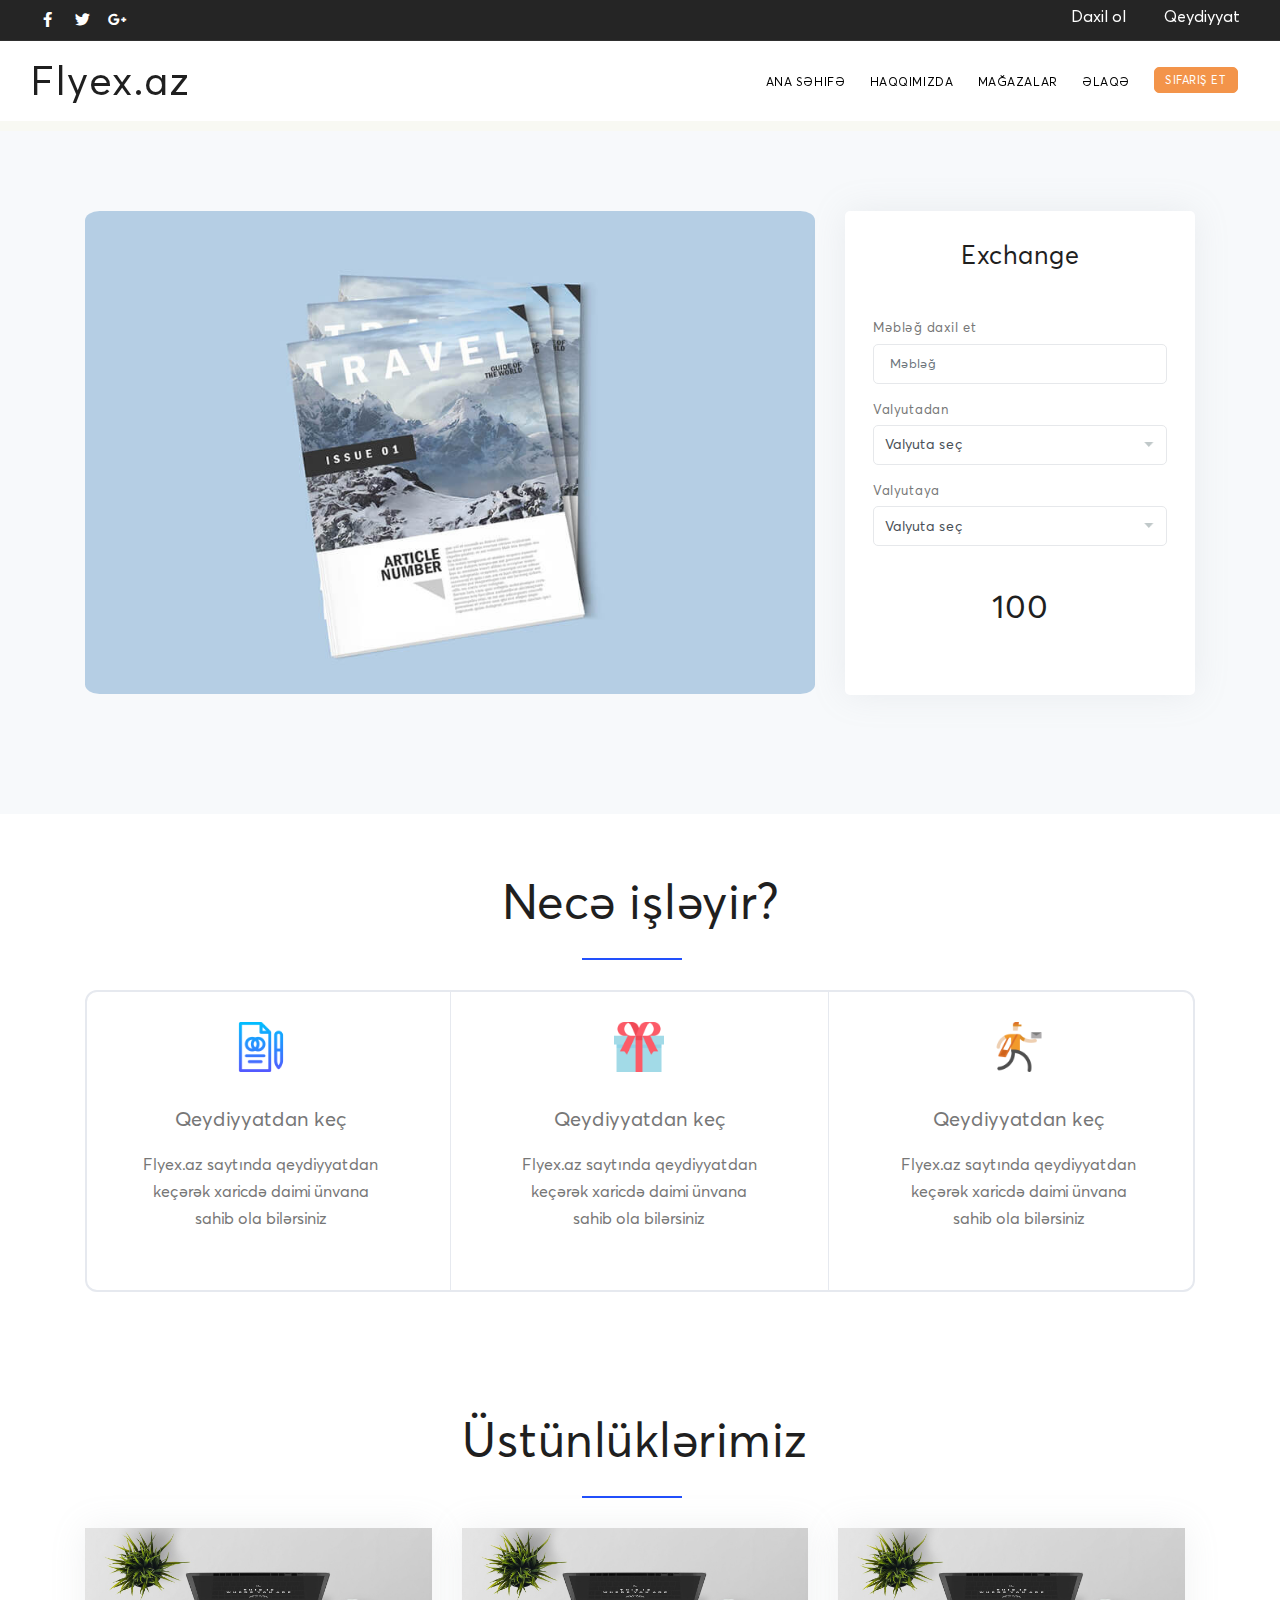
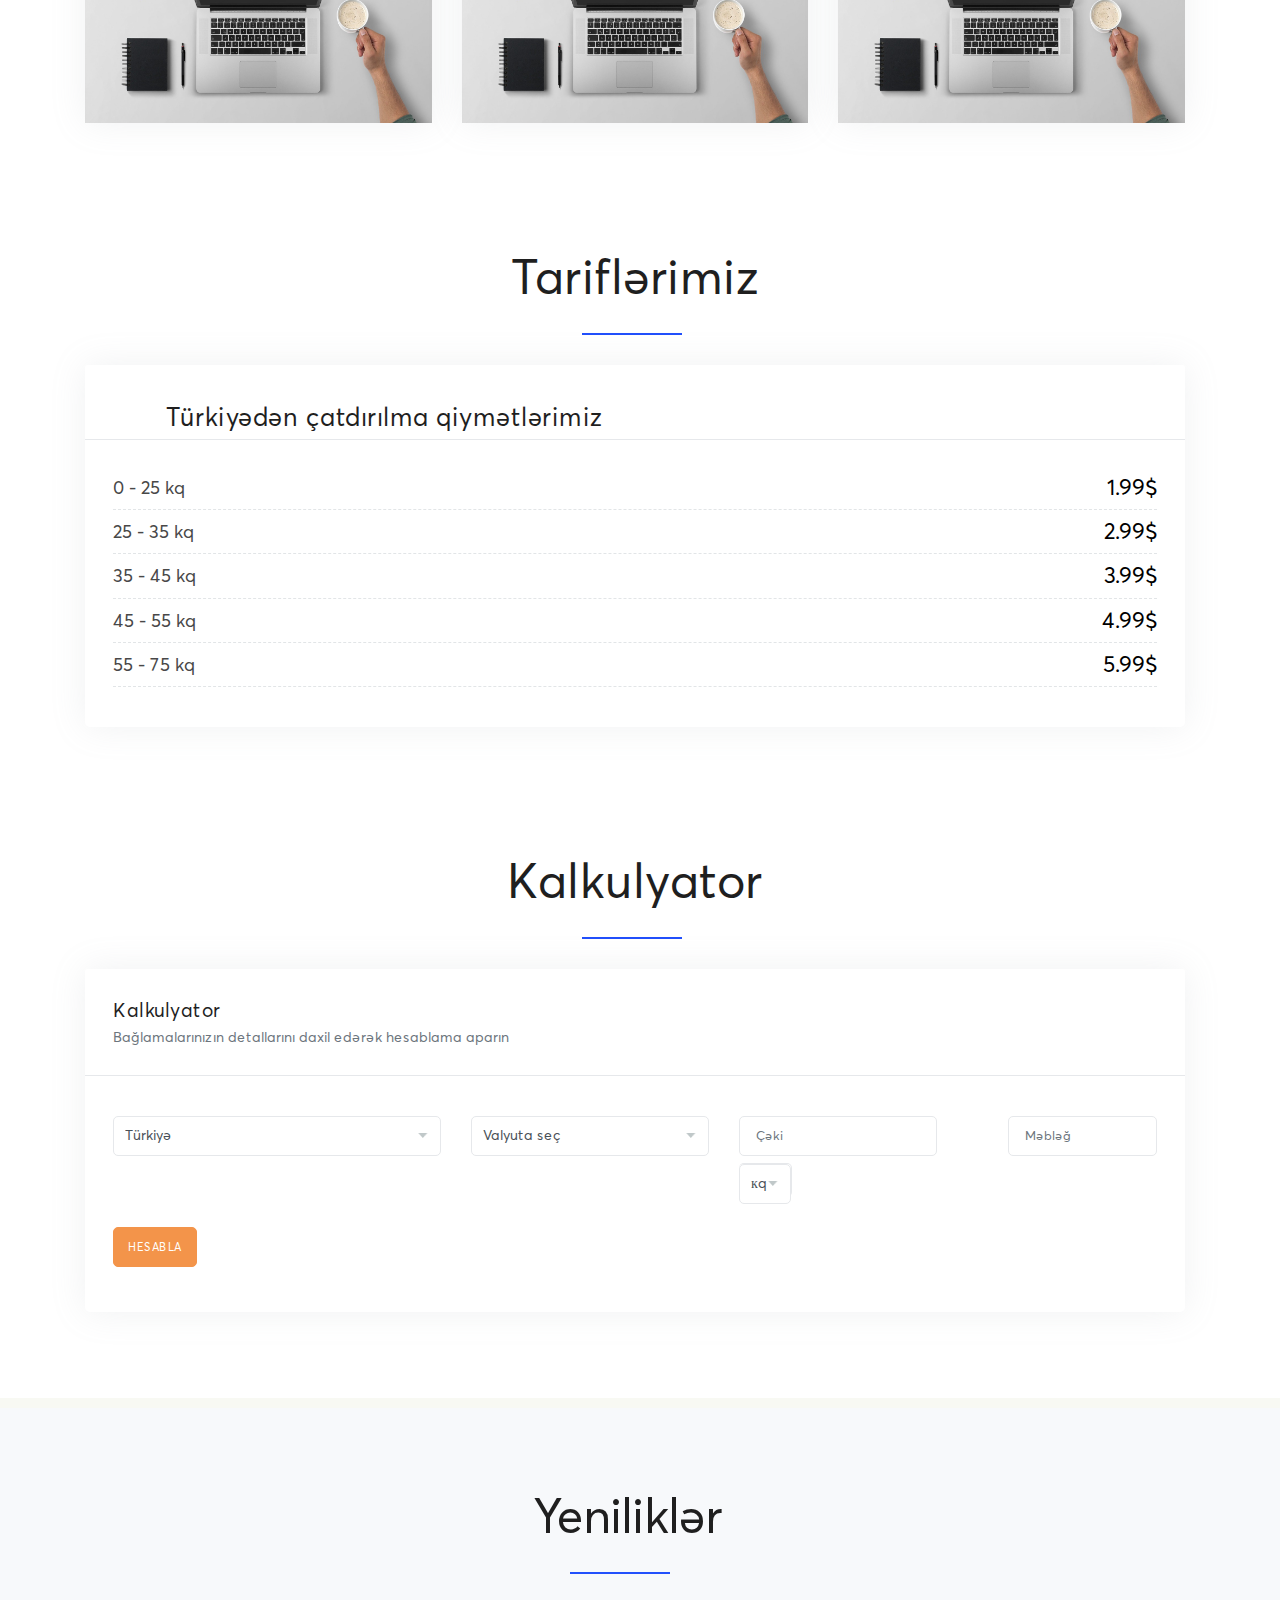
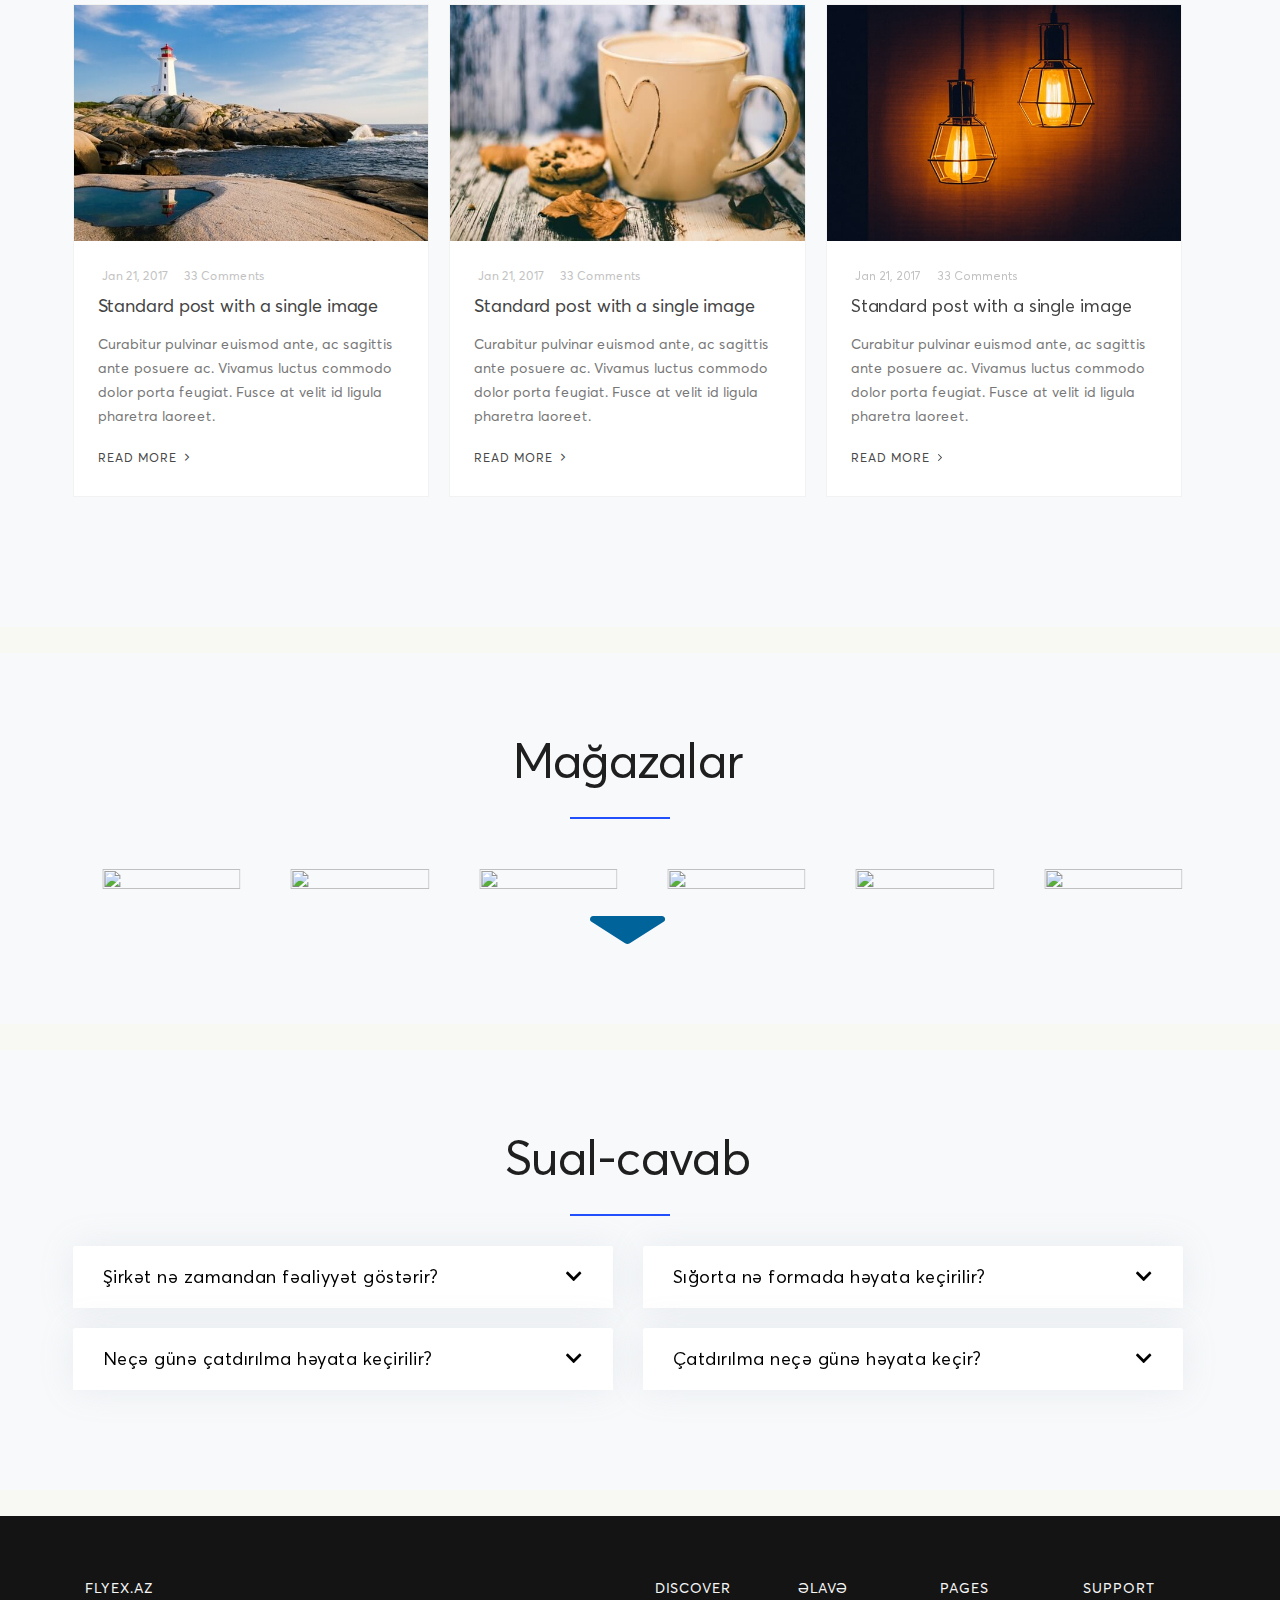
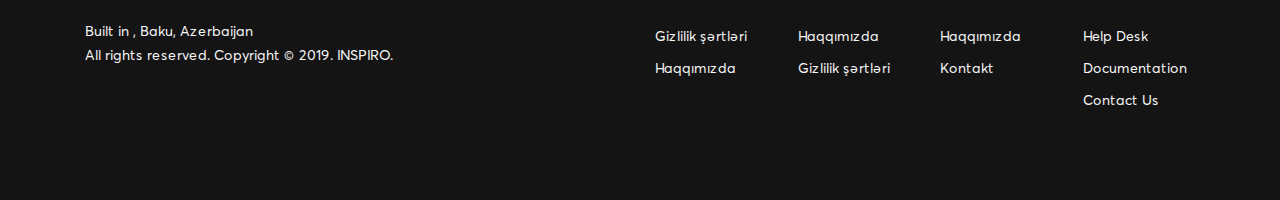
==== commit 7e5f2798: "last changes" ====
--- a/index.html
+++ b/index.html
@@ -839,94 +839,98 @@
  
     </div>
                                 
-                                </div>
-                                </div>
-                                <div class="row">
-                                <div class="col-lg-6">
-                                <div class="faq-wrapper  section-space--mt_40">
-                                <div id="accordion">
-                            
-                         
-                                <div class="card">
-                                <div class="card-header" id="headingFour">
-                                <h5 class="mb-0">
-                                <div class="collapsed flexity" data-toggle="collapse" data-target="#collapseFour" aria-expanded="false" aria-controls="collapseFour">
-                                Şirkət nə zamandan fəaliyyət göstərir?<span> <i class="fas fa-chevron-down"></i>
-                               </span>
-                            </div>
-                                </h5>
-                                </div>
-                                <div id="collapseFour" class="collapse" aria-labelledby="headingFour" data-parent="#accordion">
-                                <div class="card-body">
-                                <p>Bu ildən fəaliyyətə başlayıb.</p>
-                                </div>
-                                </div>
-                                </div>
-                                <div class="card">
-                                <div class="card-header" id="headingFive">
-                                <h5 class="mb-0">
-                                <div class="collapsed flexity" data-toggle="collapse" data-target="#collapseFive" aria-expanded="false" aria-controls="collapseFive">
-                               Neçə günə çatdırılma həyata keçirilir? <span> <i class="fas fa-chevron-down"></i>
-                              </span>
-                            </div>
-                                </h5>
-                                </div>
-                                <div id="collapseFive" class="collapse" aria-labelledby="headingFive" data-parent="#accordion">
-                                <div class="card-body">
-                                <p>Təxminən 15 gün ərzində təslimat edilir.</p>
-                                </div>
-                                </div>
-                                </div>
-                                </div>
-                                </div>
-                                </div>
-                                <div class="col-lg-6">
-                                
-                                <div class="toggles-wrapper section-space--mt_40">
-                                <div class="faq-wrapper">
-                                <div id="faq-toggles">
-                              
-                                
-
-                                <div class="card">
-                                <div class="card-header" id="faq_4">
-                                <h5 class="mb-0">
-                                <div class="collapsed flexity" data-toggle="collapse" data-target="#faq_four" aria-expanded="false" aria-controls="faq_four">
-                               Sığorta nə formada həyata keçirilir? <span> <i class="fas fa-chevron-down"></i>
-                               </span>
-                            </div>
-                                </h5>
-                                </div>
-                                <div id="faq_four" class="collapse" aria-labelledby="faq_4" data-parent="#faq-toggles">
-                                <div class="card-body">
-                                <p>Saxsı qablar istisna olmaqla qalan malları sığorta edirik.</p>
-                                </div>
-                                </div>
-                                </div>
-                                <div class="card">
-                                <div class="card-header" id="faq_5">
-                                <h5 class="mb-0">
-                                <div class="collapsed flexity" data-toggle="collapse" data-target="#faq_five" aria-expanded="false" aria-controls="faq_five">
-                                Çatdırılma neçə günə həyata keçir? <span> <i class="fas fa-chevron-down"></i>
-                                </span>
-                            </div>
-                                </h5>
-                                </div>
-                                <div id="faq_five" class="collapse" aria-labelledby="faq_5" data-parent="#faq-toggles">
-                                <div class="card-body">
-                                <p>3 günə.</p>
-                                </div>
-                                </div>
-                                </div>
-                                </div>
-                                </div>
-                                </div>
-                                
-                                </div>
-                                </div>
-                                </div>
-                                </div>
-    
+
+
+<div class="row">
+<div class="col-lg-6">
+<div class="faq-wrapper  section-space--mt_40">
+<div id="accordion">
+
+
+<div class="card">
+<div class="card-header" id="headingFour">
+<h5 class="mb-0">
+<div class="collapsed flexity" data-toggle="collapse" data-target="#collapseFour" aria-expanded="false" aria-controls="collapseFour">
+Şirkət nə zamandan fəaliyyət göstərir?<span> <i class="fas fa-chevron-down"></i>
+</span>
+</div>
+</h5>
+</div>
+<div id="collapseFour" class="collapse" aria-labelledby="headingFour" data-parent="#accordion">
+<div class="card-body">
+<p>Bu ildən fəaliyyətə başlayıb.</p>
+</div>
+</div>
+</div>
+<div class="card">
+<div class="card-header" id="headingFive">
+<h5 class="mb-0">
+<div class="collapsed flexity" data-toggle="collapse" data-target="#collapseFive" aria-expanded="false" aria-controls="collapseFive">
+Neçə günə çatdırılma həyata keçirilir? <span> <i class="fas fa-chevron-down"></i>
+</span>
+</div>
+</h5>
+</div>
+<div id="collapseFive" class="collapse" aria-labelledby="headingFive" data-parent="#accordion">
+<div class="card-body">
+<p>Təxminən 15 gün ərzində təslimat edilir.</p>
+</div>
+</div>
+</div>
+
+</div>
+</div>
+</div>
+
+<div class="col-lg-6">
+
+<div class="toggles-wrapper section-space--mt_40">
+<div class="faq-wrapper">
+<div id="faq-toggles">
+
+
+
+<div class="card">
+<div class="card-header" id="faq_4">
+<h5 class="mb-0">
+<div class="collapsed flexity" data-toggle="collapse" data-target="#faq_four" aria-expanded="false" aria-controls="faq_four">
+Sığorta nə formada həyata keçirilir? <span> <i class="fas fa-chevron-down"></i>
+</span>
+</div>
+</h5>
+</div>
+<div id="faq_four" class="collapse" aria-labelledby="faq_4" data-parent="#faq-toggles">
+<div class="card-body">
+<p>Saxsı qablar istisna olmaqla qalan malları sığorta edirik.</p>
+</div>
+</div>
+</div>
+<div class="card">
+<div class="card-header" id="faq_5">
+<h5 class="mb-0">
+<div class="collapsed flexity" data-toggle="collapse" data-target="#faq_five" aria-expanded="false" aria-controls="faq_five">
+Çatdırılma neçə günə həyata keçir? <span> <i class="fas fa-chevron-down"></i>
+</span>
+</div>
+</h5>
+</div>
+<div id="faq_five" class="collapse" aria-labelledby="faq_5" data-parent="#faq-toggles">
+<div class="card-body">
+<p>3 günə.</p>
+</div>
+</div>
+</div>
+</div>
+</div>
+</div>
+
+</div>
+
+</div>
+</div>
+
+
+
 </section>
 <!--End FAQ-->
 
